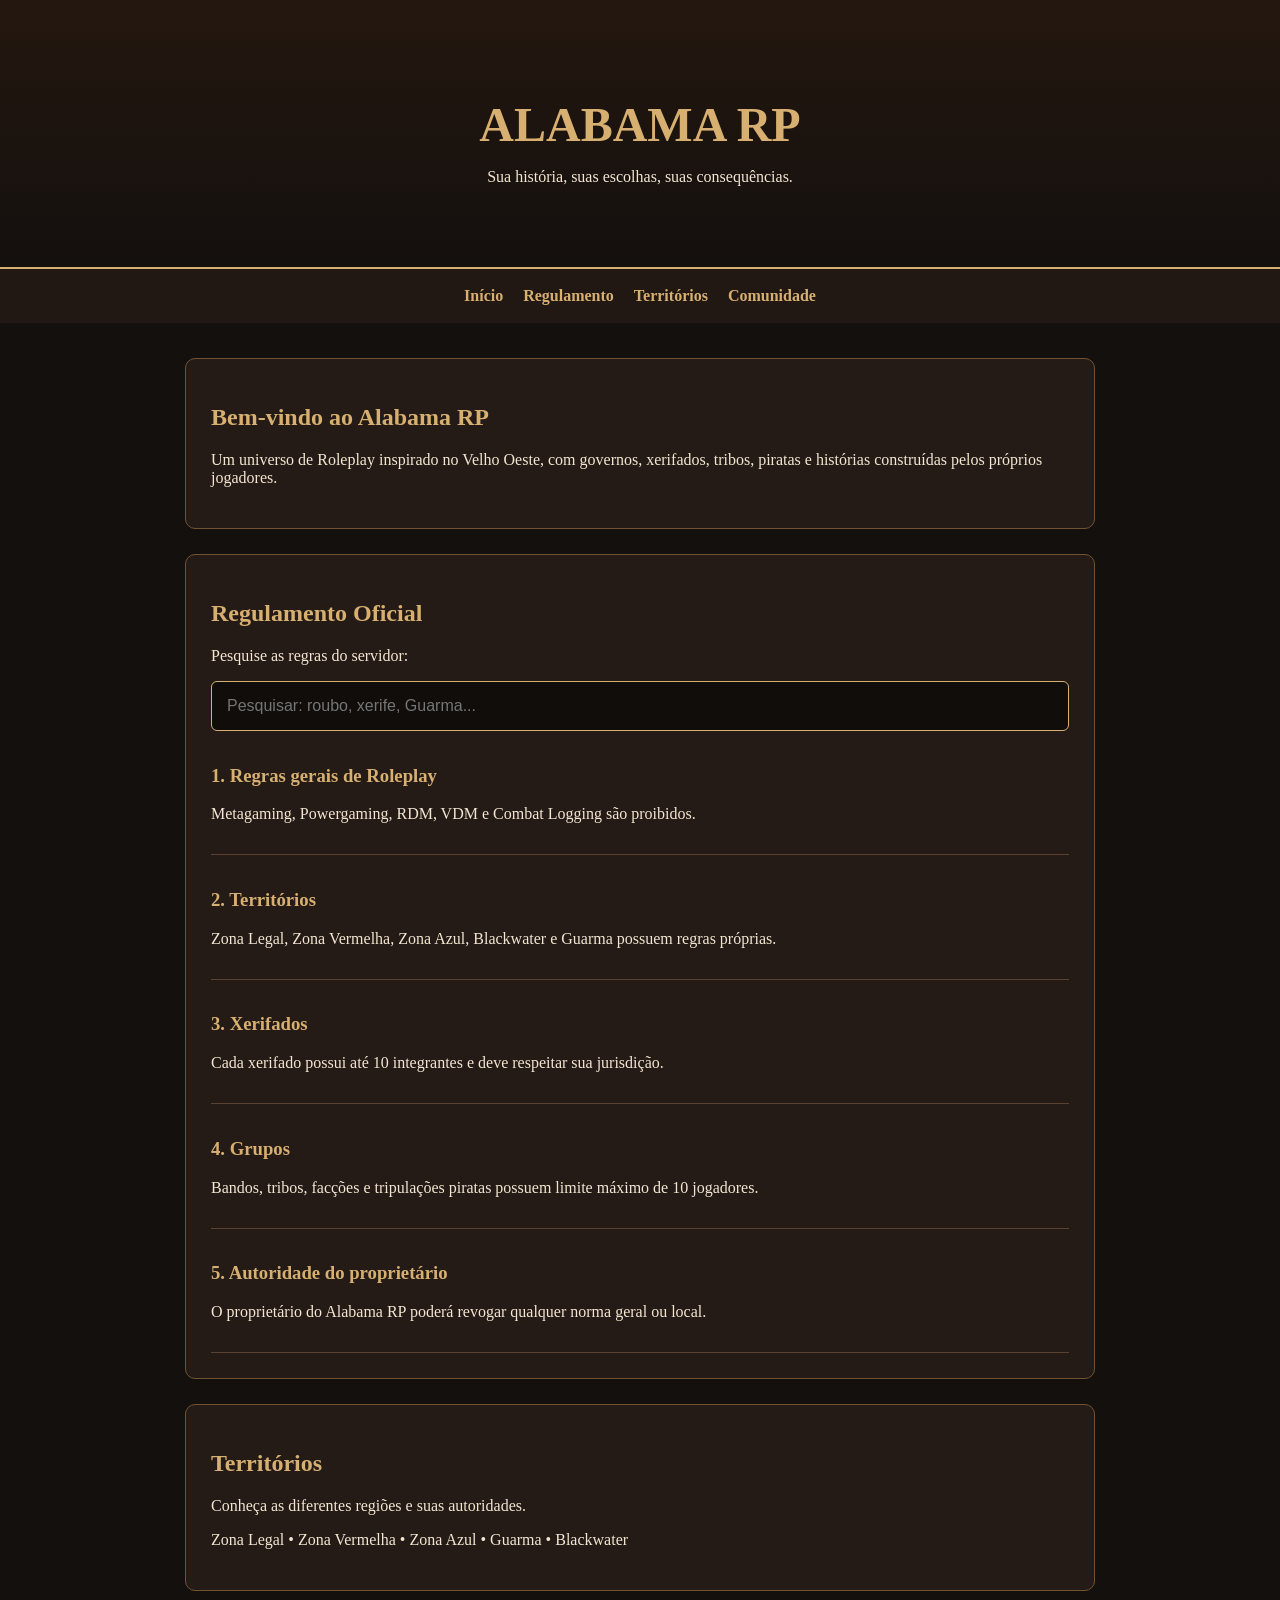
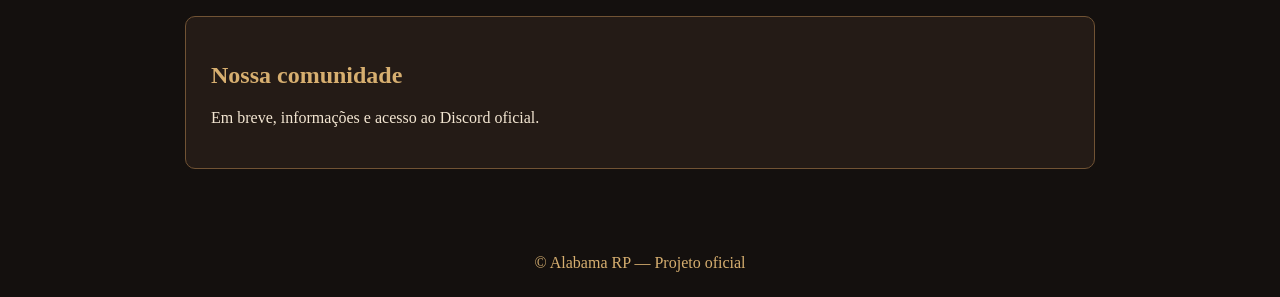
==== index.html @ e5b8dfd2 "Create index.html" ====
<!DOCTYPE html>
<html lang="pt-BR">
<head>
  <meta charset="UTF-8">
  <meta name="viewport" content="width=device-width, initial-scale=1">
  <title>Alabama RP | Site Oficial</title>
  <style>
    :root {
      --fundo: #14100e;
      --painel: #241b16;
      --ouro: #d7af70;
      --texto: #f3e6d2;
      --vermelho: #8b3025;
    }
    * { box-sizing: border-box; }
    body {
      margin: 0;
      background: var(--fundo);
      color: var(--texto);
      font-family: Georgia, serif;
    }
    header {
      text-align: center;
      padding: 65px 20px;
      background: linear-gradient(#24170f, #14100e);
      border-bottom: 2px solid var(--ouro);
    }
    h1, h2 { color: var(--ouro); }
    h1 { font-size: 3rem; margin-bottom: 8px; }
    nav {
      display: flex;
      justify-content: center;
      flex-wrap: wrap;
      gap: 20px;
      padding: 18px;
      background: #211813;
    }
    nav a {
      color: var(--ouro);
      text-decoration: none;
      font-weight: bold;
    }
    main {
      max-width: 950px;
      margin: auto;
      padding: 35px 20px;
    }
    section {
      background: var(--painel);
      border: 1px solid #715334;
      border-radius: 10px;
      padding: 25px;
      margin-bottom: 25px;
    }
    input {
      width: 100%;
      padding: 15px;
      background: #110d0b;
      border: 1px solid var(--ouro);
      border-radius: 6px;
      color: white;
      font-size: 16px;
    }
    .regra {
      border-bottom: 1px solid #594330;
      padding: 15px 0;
    }
    .regra h3 { color: var(--ouro); }
    .botao {
      display: inline-block;
      background: var(--vermelho);
      color: white;
      padding: 12px 20px;
      border-radius: 5px;
      text-decoration: none;
    }
    footer {
      text-align: center;
      padding: 25px;
      color: var(--ouro);
    }
  </style>
</head>
<body>

<header>
  <h1>ALABAMA RP</h1>
  <p>Sua história, suas escolhas, suas consequências.</p>
</header>

<nav>
  <a href="#inicio">Início</a>
  <a href="#regras">Regulamento</a>
  <a href="#territorios">Territórios</a>
  <a href="#comunidade">Comunidade</a>
</nav>

<main>
  <section id="inicio">
    <h2>Bem-vindo ao Alabama RP</h2>
    <p>
      Um universo de Roleplay inspirado no Velho Oeste,
      com governos, xerifados, tribos, piratas e histórias
      construídas pelos próprios jogadores.
    </p>
  </section>

  <section id="regras">
    <h2>Regulamento Oficial</h2>
    <p>Pesquise as regras do servidor:</p>
    <input id="busca" type="search"
           placeholder="Pesquisar: roubo, xerife, Guarma...">

    <div id="lista">
      <article class="regra">
        <h3>1. Regras gerais de Roleplay</h3>
        <p>Metagaming, Powergaming, RDM, VDM e Combat Logging são proibidos.</p>
      </article>
      <article class="regra">
        <h3>2. Territórios</h3>
        <p>Zona Legal, Zona Vermelha, Zona Azul, Blackwater e Guarma possuem regras próprias.</p>
      </article>
      <article class="regra">
        <h3>3. Xerifados</h3>
        <p>Cada xerifado possui até 10 integrantes e deve respeitar sua jurisdição.</p>
      </article>
      <article class="regra">
        <h3>4. Grupos</h3>
        <p>Bandos, tribos, facções e tripulações piratas possuem limite máximo de 10 jogadores.</p>
      </article>
      <article class="regra">
        <h3>5. Autoridade do proprietário</h3>
        <p>O proprietário do Alabama RP poderá revogar qualquer norma geral ou local.</p>
      </article>
    </div>
    <p id="semResultado" hidden>Nenhuma regra encontrada.</p>
  </section>

  <section id="territorios">
    <h2>Territórios</h2>
    <p>Conheça as diferentes regiões e suas autoridades.</p>
    <p>Zona Legal • Zona Vermelha • Zona Azul • Guarma • Blackwater</p>
  </section>

  <section id="comunidade">
    <h2>Nossa comunidade</h2>
    <p>Em breve, informações e acesso ao Discord oficial.</p>
  </section>
</main>

<footer>
  © Alabama RP — Projeto oficial
</footer>

<script>
  const busca = document.getElementById("busca");
  const regras = document.querySelectorAll(".regra");
  const aviso = document.getElementById("semResultado");

  busca.addEventListener("input", () => {
    const termo = busca.value.toLocaleLowerCase("pt-BR");
    let encontradas = 0;

    regras.forEach(regra => {
      const corresponde = regra.textContent
        .toLocaleLowerCase("pt-BR")
        .includes(termo);

      regra.hidden = !corresponde;
      if (corresponde) encontradas++;
    });

    aviso.hidden = encontradas > 0;
  });
</script>

</body>
</html>
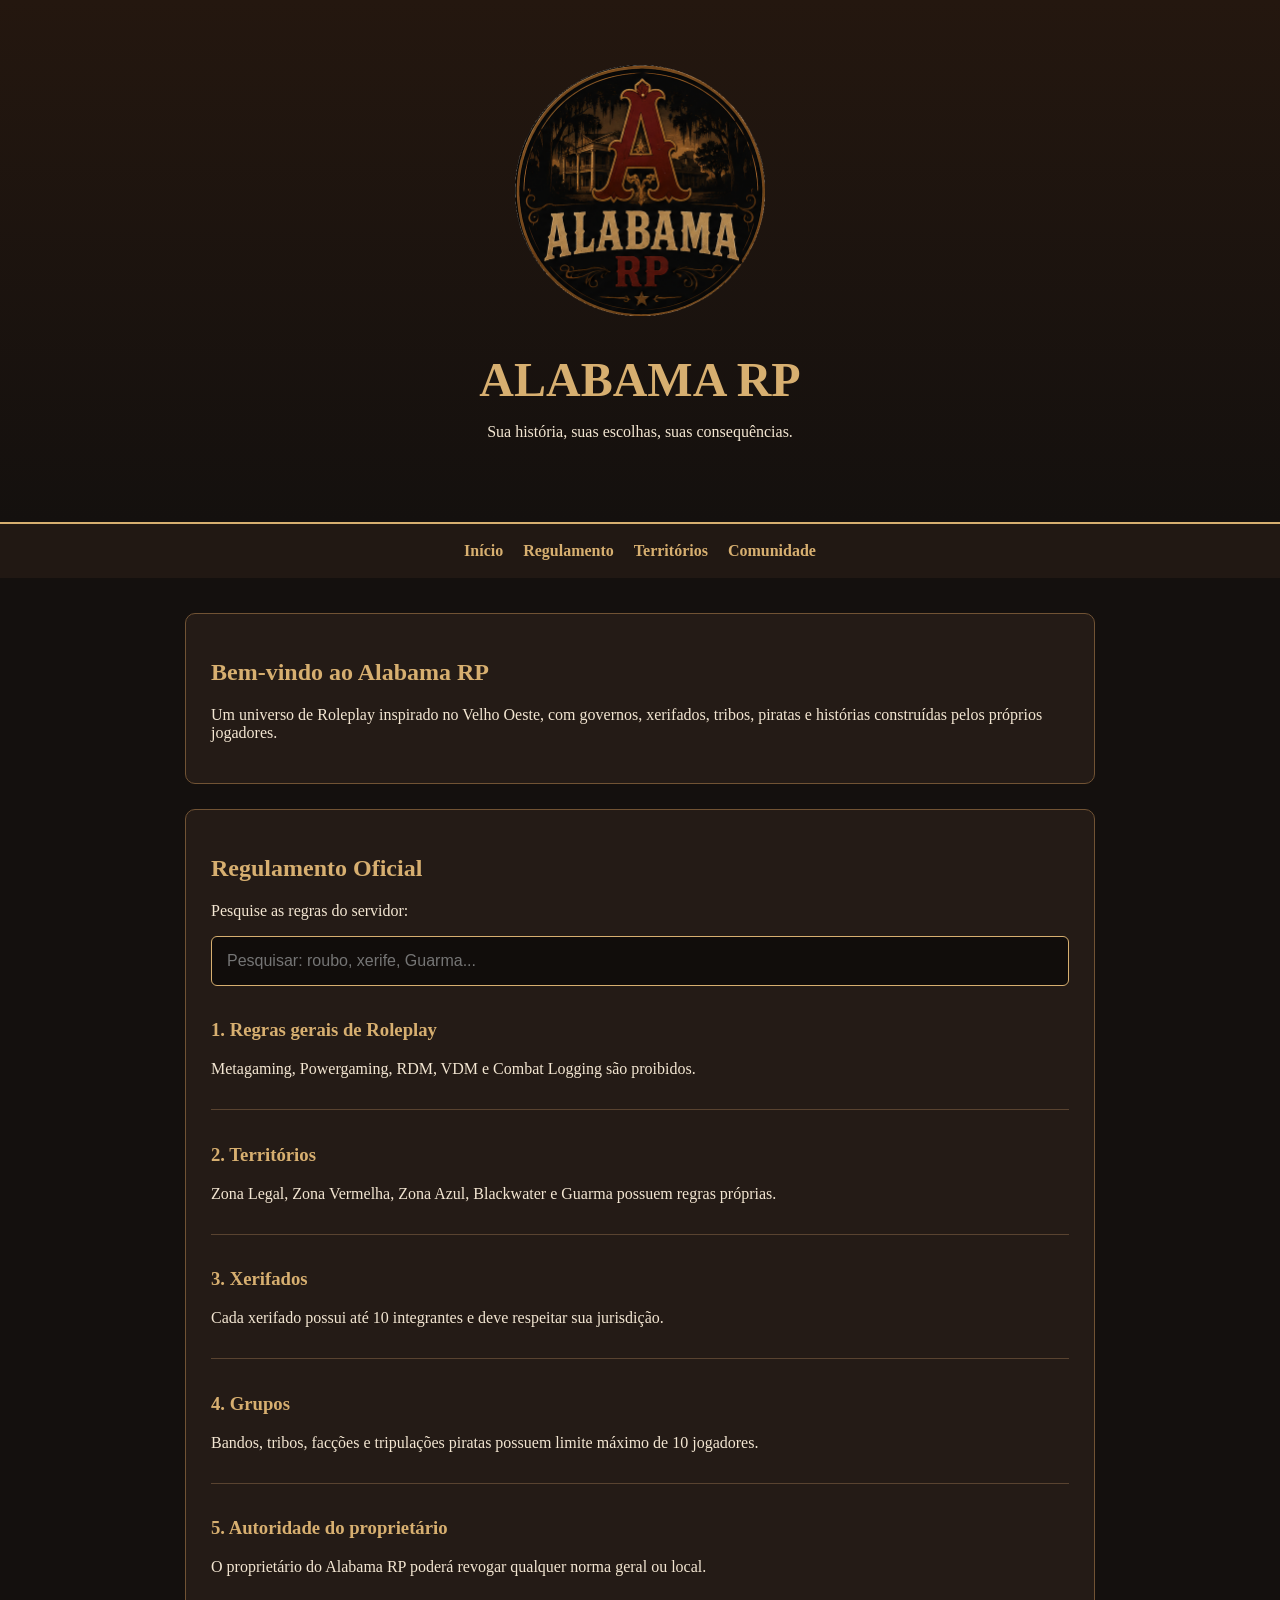
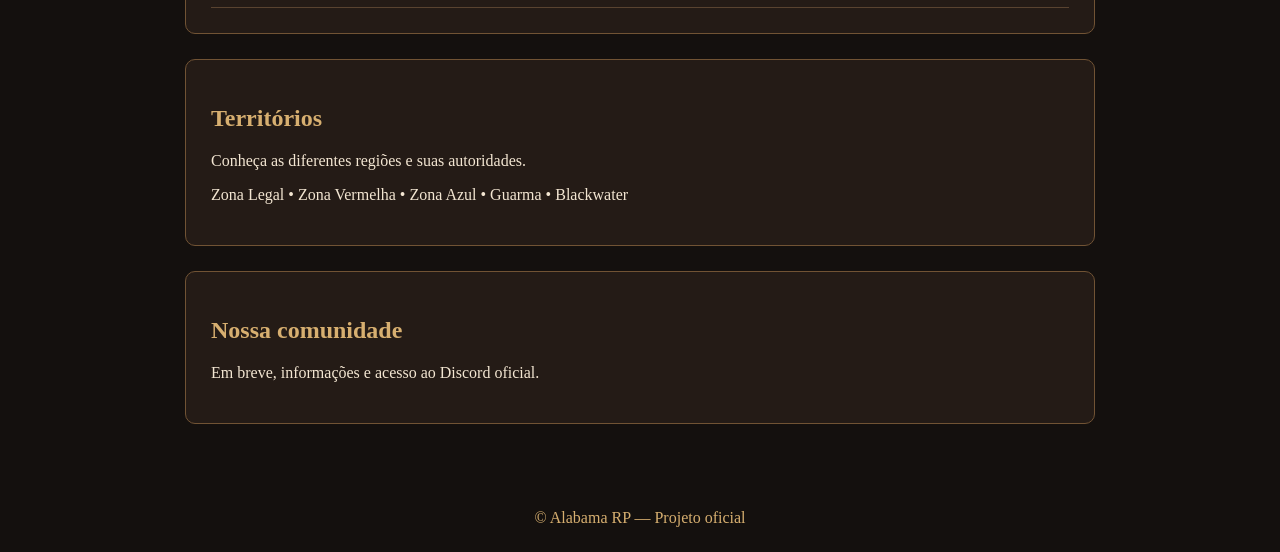
==== commit 5c1ef3f6: "Update index.html" ====
--- a/index.html
+++ b/index.html
@@ -85,6 +85,7 @@
 <body>
 
 <header>
+ <img src="LOGO.png" alt="Logo Alabama RP" style="width:250px; max-width:90%; height:auto;">
   <h1>ALABAMA RP</h1>
   <p>Sua história, suas escolhas, suas consequências.</p>
 </header>
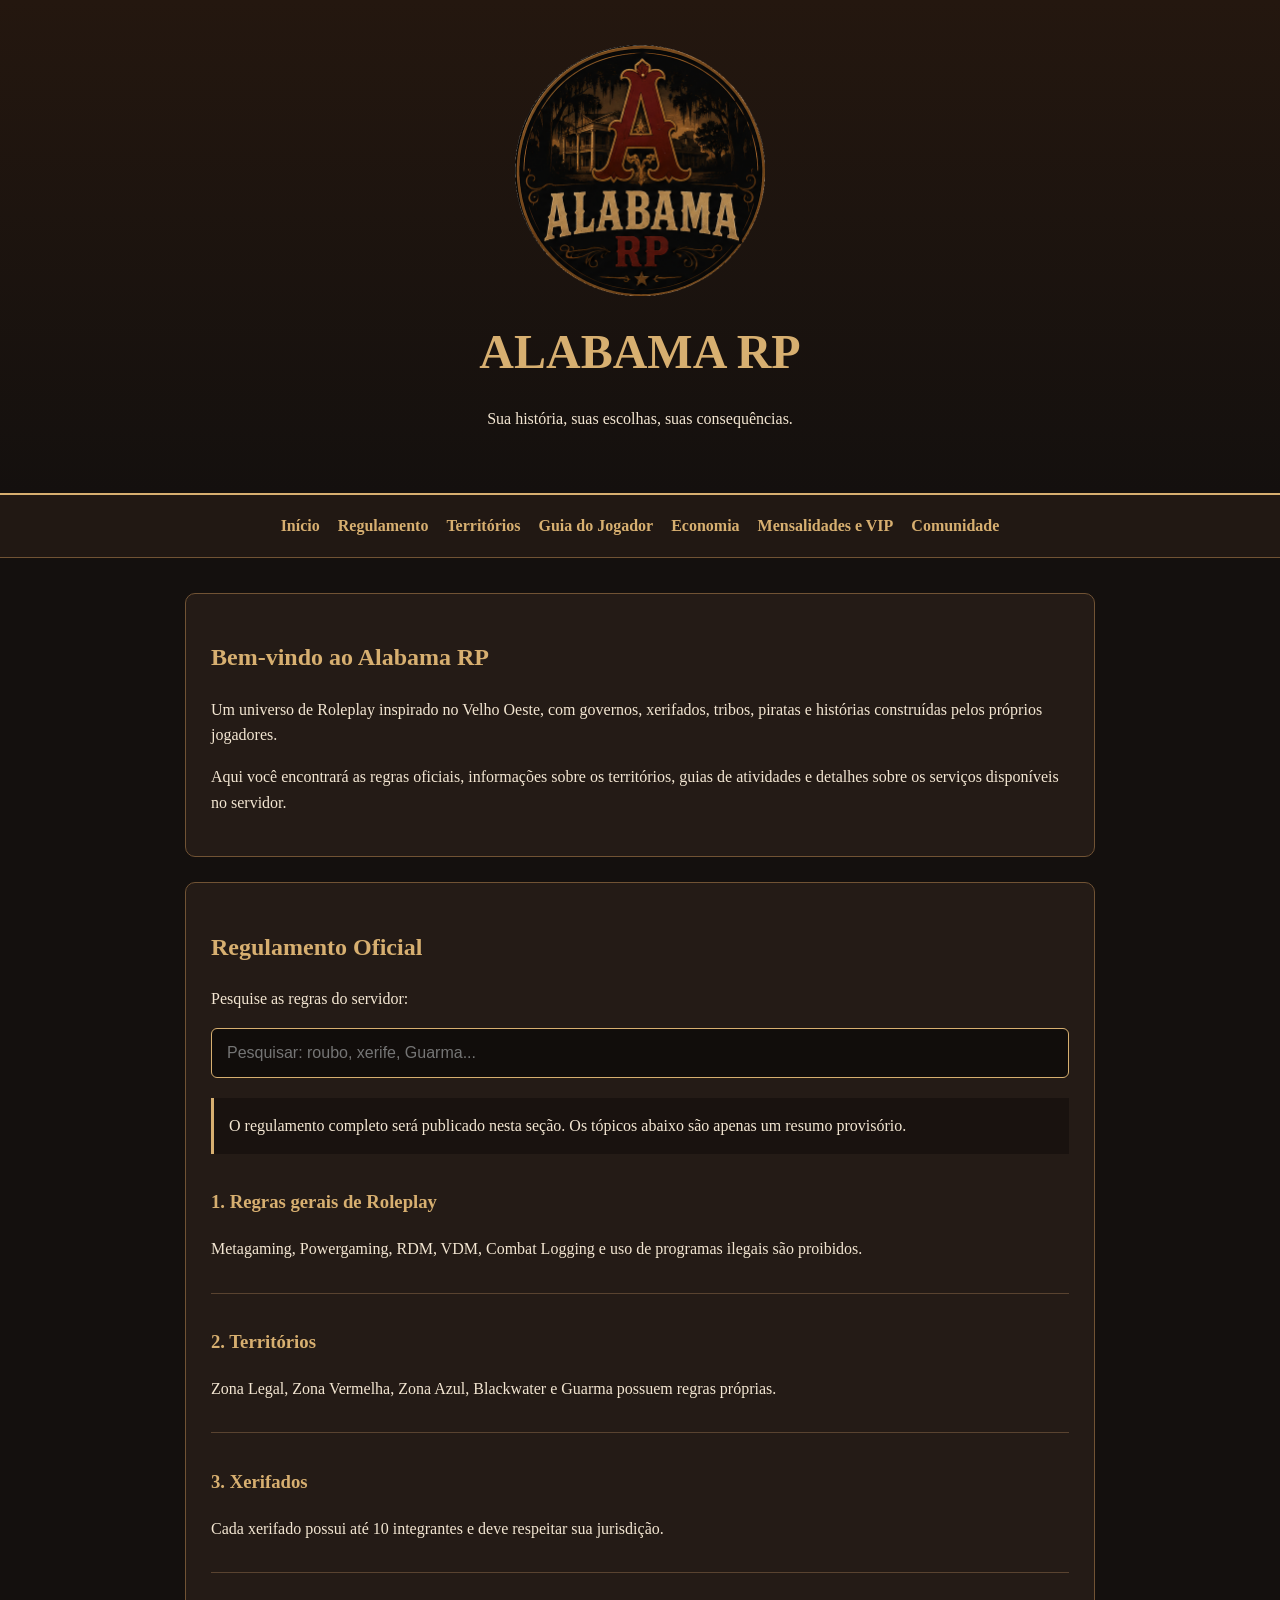
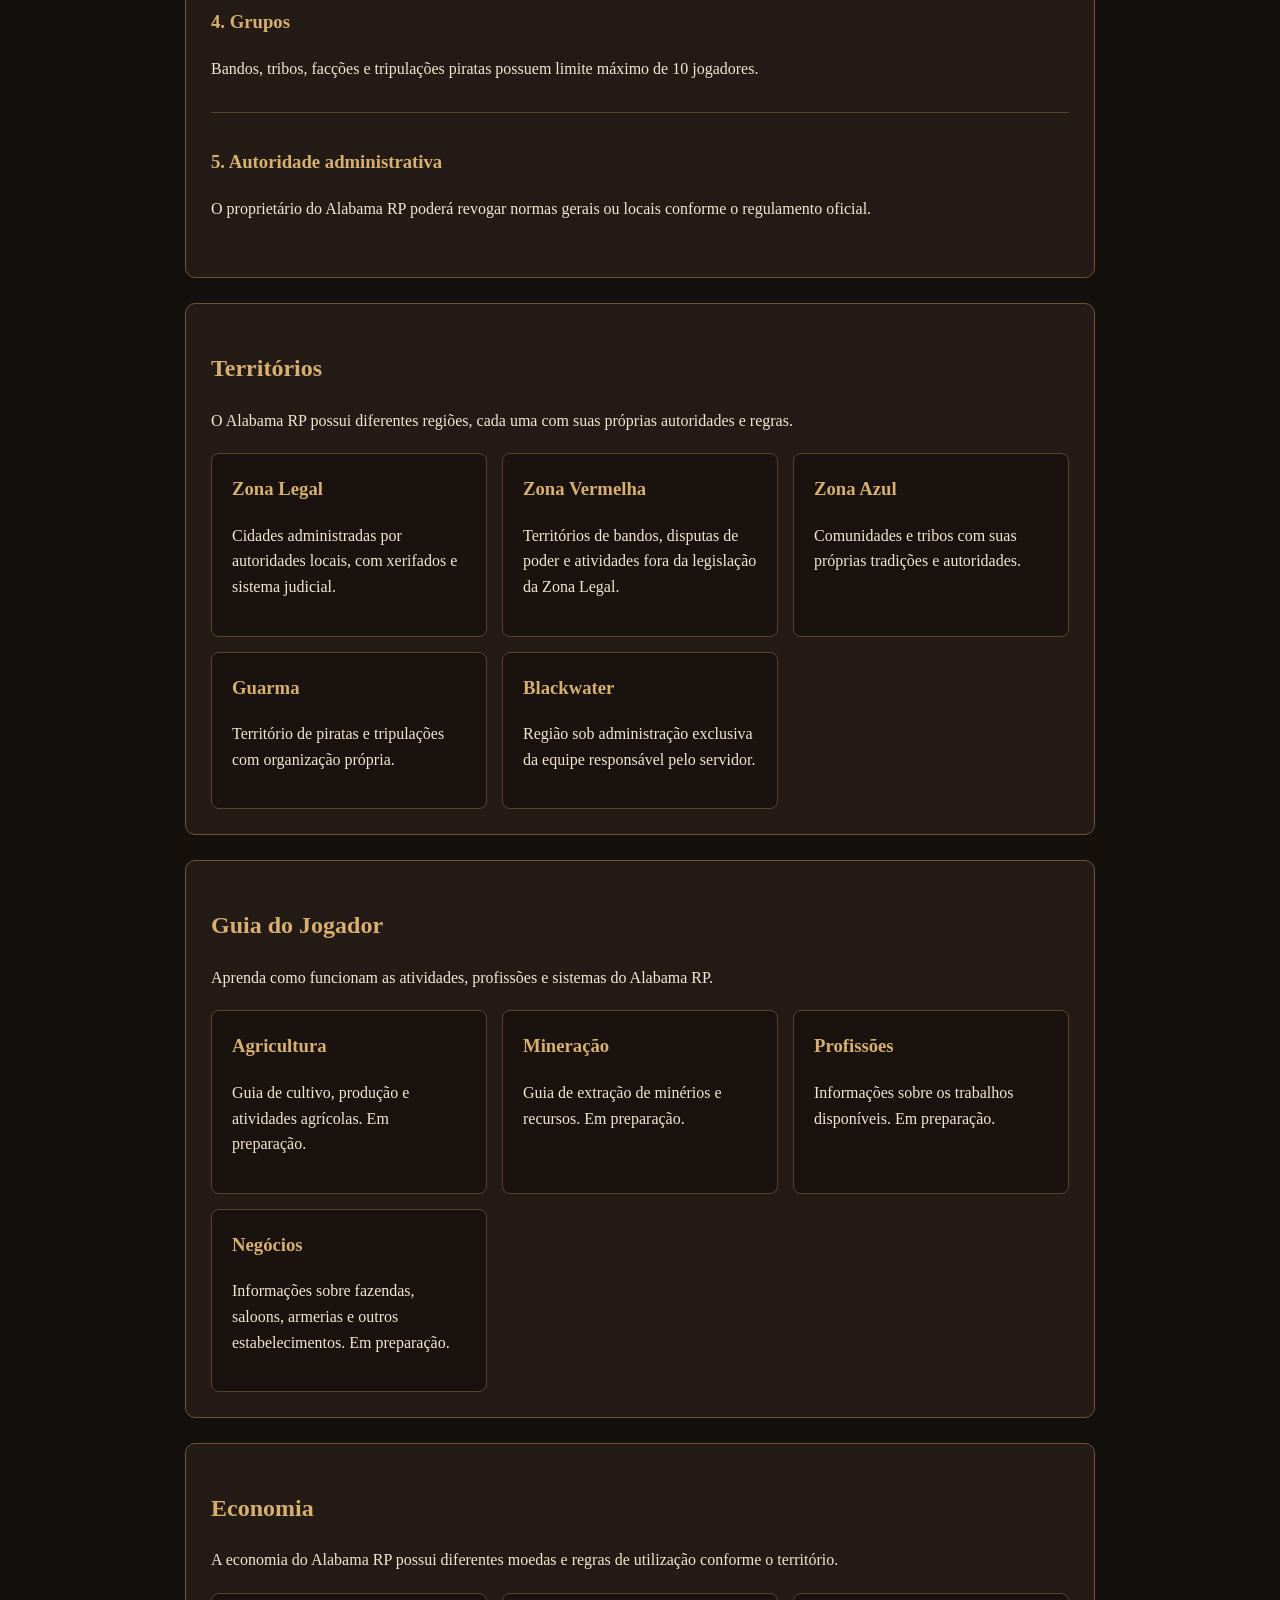
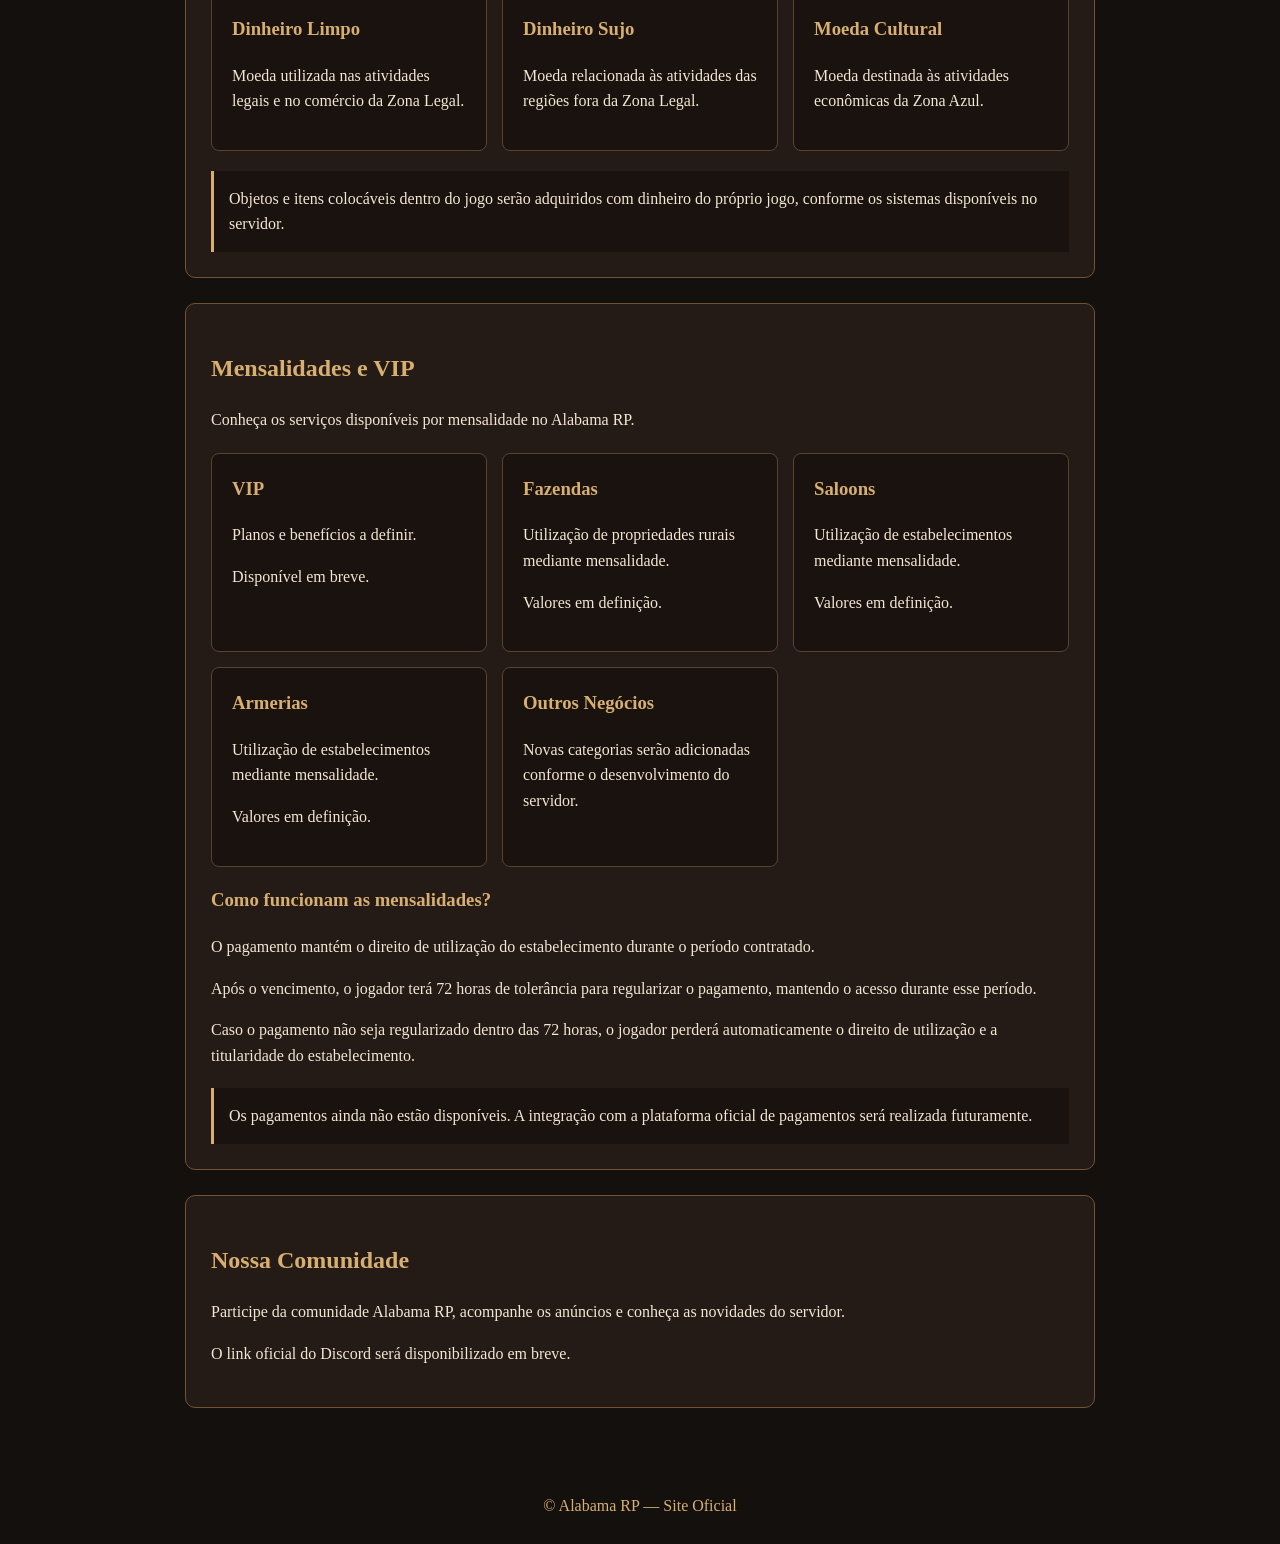
==== commit 5a2450f3: "Update index.html" ====
--- a/index.html
+++ b/index.html
@@ -4,7 +4,9 @@
 <head>
   <meta charset="UTF-8">
   <meta name="viewport" content="width=device-width, initial-scale=1">
+  <meta name="description" content="Site oficial do servidor Alabama RP. Regulamento, guia do jogador, economia e mensalidades.">
   <title>Alabama RP | Site Oficial</title>
+
   <style>
     :root {
       --fundo: #14100e;
@@ -12,47 +14,81 @@
       --ouro: #d7af70;
       --texto: #f3e6d2;
       --vermelho: #8b3025;
-    }
-    * { box-sizing: border-box; }
+      --borda: #715334;
+    }
+
+    * {
+      box-sizing: border-box;
+    }
+
+    html {
+      scroll-behavior: smooth;
+    }
+
     body {
       margin: 0;
       background: var(--fundo);
       color: var(--texto);
       font-family: Georgia, serif;
-    }
+      line-height: 1.6;
+    }
+
     header {
       text-align: center;
-      padding: 65px 20px;
+      padding: 45px 20px;
       background: linear-gradient(#24170f, #14100e);
       border-bottom: 2px solid var(--ouro);
     }
-    h1, h2 { color: var(--ouro); }
-    h1 { font-size: 3rem; margin-bottom: 8px; }
+
+    .logo {
+      width: 250px;
+      max-width: 90%;
+      height: auto;
+    }
+
+    h1, h2, h3 {
+      color: var(--ouro);
+    }
+
+    h1 {
+      font-size: 3rem;
+      margin: 10px 0;
+    }
+
     nav {
       display: flex;
       justify-content: center;
       flex-wrap: wrap;
-      gap: 20px;
+      gap: 18px;
       padding: 18px;
       background: #211813;
-    }
+      border-bottom: 1px solid var(--borda);
+    }
+
     nav a {
       color: var(--ouro);
       text-decoration: none;
       font-weight: bold;
     }
+
+    nav a:hover {
+      text-decoration: underline;
+    }
+
     main {
       max-width: 950px;
       margin: auto;
       padding: 35px 20px;
     }
+
     section {
       background: var(--painel);
-      border: 1px solid #715334;
+      border: 1px solid var(--borda);
       border-radius: 10px;
       padding: 25px;
       margin-bottom: 25px;
     }
+
     input {
       width: 100%;
       padding: 15px;
@@ -62,11 +98,41 @@
       color: white;
       font-size: 16px;
     }
+
     .regra {
       border-bottom: 1px solid #594330;
       padding: 15px 0;
     }
-    .regra h3 { color: var(--ouro); }
+
+    .regra:last-child {
+      border-bottom: none;
+    }
+
+    .grade {
+      display: grid;
+      grid-template-columns: repeat(auto-fit, minmax(220px, 1fr));
+      gap: 15px;
+      margin-top: 20px;
+    }
+
+    .cartao {
+      padding: 20px;
+      background: #19120f;
+      border: 1px solid #594330;
+      border-radius: 8px;
+    }
+
+    .cartao h3 {
+      margin-top: 0;
+    }
+
+    .aviso {
+      padding: 15px;
+      border-left: 3px solid var(--ouro);
+      background: #19120f;
+      margin-top: 20px;
+    }
+
     .botao {
       display: inline-block;
       background: var(--vermelho);
@@ -75,106 +141,415 @@
       border-radius: 5px;
       text-decoration: none;
     }
+
     footer {
       text-align: center;
       padding: 25px;
       color: var(--ouro);
     }
+
+    [hidden] {
+      display: none !important;
+    }
+
+    @media (max-width: 600px) {
+      h1 {
+        font-size: 2.2rem;
+      }
+
+      header {
+        padding: 30px 15px;
+      }
+
+      section {
+        padding: 18px;
+      }
+    }
   </style>
 </head>
+
 <body>
 
-<header>
- <img src="LOGO.png" alt="Logo Alabama RP" style="width:250px; max-width:90%; height:auto;">
-  <h1>ALABAMA RP</h1>
-  <p>Sua história, suas escolhas, suas consequências.</p>
-</header>
-
-<nav>
-  <a href="#inicio">Início</a>
-  <a href="#regras">Regulamento</a>
-  <a href="#territorios">Territórios</a>
-  <a href="#comunidade">Comunidade</a>
-</nav>
-
-<main>
-  <section id="inicio">
-    <h2>Bem-vindo ao Alabama RP</h2>
-    <p>
-      Um universo de Roleplay inspirado no Velho Oeste,
-      com governos, xerifados, tribos, piratas e histórias
-      construídas pelos próprios jogadores.
-    </p>
-  </section>
-
-  <section id="regras">
-    <h2>Regulamento Oficial</h2>
-    <p>Pesquise as regras do servidor:</p>
-    <input id="busca" type="search"
-           placeholder="Pesquisar: roubo, xerife, Guarma...">
-
-    <div id="lista">
-      <article class="regra">
-        <h3>1. Regras gerais de Roleplay</h3>
-        <p>Metagaming, Powergaming, RDM, VDM e Combat Logging são proibidos.</p>
-      </article>
-      <article class="regra">
-        <h3>2. Territórios</h3>
-        <p>Zona Legal, Zona Vermelha, Zona Azul, Blackwater e Guarma possuem regras próprias.</p>
-      </article>
-      <article class="regra">
-        <h3>3. Xerifados</h3>
-        <p>Cada xerifado possui até 10 integrantes e deve respeitar sua jurisdição.</p>
-      </article>
-      <article class="regra">
-        <h3>4. Grupos</h3>
-        <p>Bandos, tribos, facções e tripulações piratas possuem limite máximo de 10 jogadores.</p>
-      </article>
-      <article class="regra">
-        <h3>5. Autoridade do proprietário</h3>
-        <p>O proprietário do Alabama RP poderá revogar qualquer norma geral ou local.</p>
-      </article>
-    </div>
-    <p id="semResultado" hidden>Nenhuma regra encontrada.</p>
-  </section>
-
-  <section id="territorios">
-    <h2>Territórios</h2>
-    <p>Conheça as diferentes regiões e suas autoridades.</p>
-    <p>Zona Legal • Zona Vermelha • Zona Azul • Guarma • Blackwater</p>
-  </section>
-
-  <section id="comunidade">
-    <h2>Nossa comunidade</h2>
-    <p>Em breve, informações e acesso ao Discord oficial.</p>
-  </section>
-</main>
-
-<footer>
-  © Alabama RP — Projeto oficial
-</footer>
-
-<script>
-  const busca = document.getElementById("busca");
-  const regras = document.querySelectorAll(".regra");
-  const aviso = document.getElementById("semResultado");
-
-  busca.addEventListener("input", () => {
-    const termo = busca.value.toLocaleLowerCase("pt-BR");
-    let encontradas = 0;
-
-    regras.forEach(regra => {
-      const corresponde = regra.textContent
-        .toLocaleLowerCase("pt-BR")
-        .includes(termo);
-
-      regra.hidden = !corresponde;
-      if (corresponde) encontradas++;
+  <header>
+    <img
+      src="LOGO.png"
+      alt="Logo oficial Alabama RP"
+      class="logo"
+    >
+
+    <h1>ALABAMA RP</h1>
+    <p>Sua história, suas escolhas, suas consequências.</p>
+  </header>
+
+  <nav aria-label="Menu principal">
+    <a href="#inicio">Início</a>
+    <a href="#regras">Regulamento</a>
+    <a href="#territorios">Territórios</a>
+    <a href="#guia">Guia do Jogador</a>
+    <a href="#economia">Economia</a>
+    <a href="#mensalidades">Mensalidades e VIP</a>
+    <a href="#comunidade">Comunidade</a>
+  </nav>
+
+  <main>
+
+    <section id="inicio">
+      <h2>Bem-vindo ao Alabama RP</h2>
+
+      <p>
+        Um universo de Roleplay inspirado no Velho Oeste,
+        com governos, xerifados, tribos, piratas e histórias
+        construídas pelos próprios jogadores.
+      </p>
+
+      <p>
+        Aqui você encontrará as regras oficiais,
+        informações sobre os territórios, guias de atividades
+        e detalhes sobre os serviços disponíveis no servidor.
+      </p>
+    </section>
+
+    <section id="regras">
+      <h2>Regulamento Oficial</h2>
+
+      <p>Pesquise as regras do servidor:</p>
+
+      <input
+        id="busca"
+        type="search"
+        placeholder="Pesquisar: roubo, xerife, Guarma..."
+        aria-label="Pesquisar regras"
+      >
+
+      <div class="aviso">
+        O regulamento completo será publicado nesta seção.
+        Os tópicos abaixo são apenas um resumo provisório.
+      </div>
+
+      <div id="lista">
+
+        <article class="regra">
+          <h3>1. Regras gerais de Roleplay</h3>
+          <p>
+            Metagaming, Powergaming, RDM, VDM,
+            Combat Logging e uso de programas ilegais
+            são proibidos.
+          </p>
+        </article>
+
+        <article class="regra">
+          <h3>2. Territórios</h3>
+          <p>
+            Zona Legal, Zona Vermelha, Zona Azul,
+            Blackwater e Guarma possuem regras próprias.
+          </p>
+        </article>
+
+        <article class="regra">
+          <h3>3. Xerifados</h3>
+          <p>
+            Cada xerifado possui até 10 integrantes
+            e deve respeitar sua jurisdição.
+          </p>
+        </article>
+
+        <article class="regra">
+          <h3>4. Grupos</h3>
+          <p>
+            Bandos, tribos, facções e tripulações piratas
+            possuem limite máximo de 10 jogadores.
+          </p>
+        </article>
+
+        <article class="regra">
+          <h3>5. Autoridade administrativa</h3>
+          <p>
+            O proprietário do Alabama RP poderá revogar
+            normas gerais ou locais conforme o
+            regulamento oficial.
+          </p>
+        </article>
+
+      </div>
+
+      <p id="semResultado" hidden>
+        Nenhuma regra encontrada.
+      </p>
+    </section>
+
+    <section id="territorios">
+      <h2>Territórios</h2>
+
+      <p>
+        O Alabama RP possui diferentes regiões,
+        cada uma com suas próprias autoridades e regras.
+      </p>
+
+      <div class="grade">
+
+        <div class="cartao">
+          <h3>Zona Legal</h3>
+          <p>
+            Cidades administradas por autoridades locais,
+            com xerifados e sistema judicial.
+          </p>
+        </div>
+
+        <div class="cartao">
+          <h3>Zona Vermelha</h3>
+          <p>
+            Territórios de bandos, disputas de poder
+            e atividades fora da legislação da Zona Legal.
+          </p>
+        </div>
+
+        <div class="cartao">
+          <h3>Zona Azul</h3>
+          <p>
+            Comunidades e tribos com suas próprias
+            tradições e autoridades.
+          </p>
+        </div>
+
+        <div class="cartao">
+          <h3>Guarma</h3>
+          <p>
+            Território de piratas e tripulações
+            com organização própria.
+          </p>
+        </div>
+
+        <div class="cartao">
+          <h3>Blackwater</h3>
+          <p>
+            Região sob administração exclusiva
+            da equipe responsável pelo servidor.
+          </p>
+        </div>
+
+      </div>
+    </section>
+
+    <section id="guia">
+      <h2>Guia do Jogador</h2>
+
+      <p>
+        Aprenda como funcionam as atividades,
+        profissões e sistemas do Alabama RP.
+      </p>
+
+      <div class="grade">
+
+        <div class="cartao">
+          <h3>Agricultura</h3>
+          <p>
+            Guia de cultivo, produção e atividades
+            agrícolas. Em preparação.
+          </p>
+        </div>
+
+        <div class="cartao">
+          <h3>Mineração</h3>
+          <p>
+            Guia de extração de minérios
+            e recursos. Em preparação.
+          </p>
+        </div>
+
+        <div class="cartao">
+          <h3>Profissões</h3>
+          <p>
+            Informações sobre os trabalhos
+            disponíveis. Em preparação.
+          </p>
+        </div>
+
+        <div class="cartao">
+          <h3>Negócios</h3>
+          <p>
+            Informações sobre fazendas,
+            saloons, armerias e outros
+            estabelecimentos. Em preparação.
+          </p>
+        </div>
+
+      </div>
+    </section>
+
+    <section id="economia">
+      <h2>Economia</h2>
+
+      <p>
+        A economia do Alabama RP possui diferentes
+        moedas e regras de utilização conforme
+        o território.
+      </p>
+
+      <div class="grade">
+
+        <div class="cartao">
+          <h3>Dinheiro Limpo</h3>
+          <p>
+            Moeda utilizada nas atividades legais
+            e no comércio da Zona Legal.
+          </p>
+        </div>
+
+        <div class="cartao">
+          <h3>Dinheiro Sujo</h3>
+          <p>
+            Moeda relacionada às atividades
+            das regiões fora da Zona Legal.
+          </p>
+        </div>
+
+        <div class="cartao">
+          <h3>Moeda Cultural</h3>
+          <p>
+            Moeda destinada às atividades
+            econômicas da Zona Azul.
+          </p>
+        </div>
+
+      </div>
+
+      <div class="aviso">
+        Objetos e itens colocáveis dentro do jogo
+        serão adquiridos com dinheiro do próprio jogo,
+        conforme os sistemas disponíveis no servidor.
+      </div>
+    </section>
+
+    <section id="mensalidades">
+      <h2>Mensalidades e VIP</h2>
+
+      <p>
+        Conheça os serviços disponíveis por mensalidade
+        no Alabama RP.
+      </p>
+
+      <div class="grade">
+
+        <div class="cartao">
+          <h3>VIP</h3>
+          <p>
+            Planos e benefícios a definir.
+          </p>
+          <p>Disponível em breve.</p>
+        </div>
+
+        <div class="cartao">
+          <h3>Fazendas</h3>
+          <p>
+            Utilização de propriedades rurais
+            mediante mensalidade.
+          </p>
+          <p>Valores em definição.</p>
+        </div>
+
+        <div class="cartao">
+          <h3>Saloons</h3>
+          <p>
+            Utilização de estabelecimentos
+            mediante mensalidade.
+          </p>
+          <p>Valores em definição.</p>
+        </div>
+
+        <div class="cartao">
+          <h3>Armerias</h3>
+          <p>
+            Utilização de estabelecimentos
+            mediante mensalidade.
+          </p>
+          <p>Valores em definição.</p>
+        </div>
+
+        <div class="cartao">
+          <h3>Outros Negócios</h3>
+          <p>
+            Novas categorias serão adicionadas
+            conforme o desenvolvimento do servidor.
+          </p>
+        </div>
+
+      </div>
+
+      <h3>Como funcionam as mensalidades?</h3>
+
+      <p>
+        O pagamento mantém o direito de utilização
+        do estabelecimento durante o período contratado.
+      </p>
+
+      <p>
+        Após o vencimento, o jogador terá 72 horas
+        de tolerância para regularizar o pagamento,
+        mantendo o acesso durante esse período.
+      </p>
+
+      <p>
+        Caso o pagamento não seja regularizado
+        dentro das 72 horas, o jogador perderá
+        automaticamente o direito de utilização
+        e a titularidade do estabelecimento.
+      </p>
+
+      <div class="aviso">
+        Os pagamentos ainda não estão disponíveis.
+        A integração com a plataforma oficial de
+        pagamentos será realizada futuramente.
+      </div>
+    </section>
+
+    <section id="comunidade">
+      <h2>Nossa Comunidade</h2>
+
+      <p>
+        Participe da comunidade Alabama RP,
+        acompanhe os anúncios e conheça
+        as novidades do servidor.
+      </p>
+
+      <p>
+        O link oficial do Discord será
+        disponibilizado em breve.
+      </p>
+    </section>
+
+  </main>
+
+  <footer>
+    © Alabama RP — Site Oficial
+  </footer>
+
+  <script>
+    const busca = document.getElementById("busca");
+    const regras = document.querySelectorAll(".regra");
+    const aviso = document.getElementById("semResultado");
+
+    busca.addEventListener("input", () => {
+      const termo = busca.value
+        .trim()
+        .toLocaleLowerCase("pt-BR");
+
+      let encontradas = 0;
+
+      regras.forEach((regra) => {
+        const corresponde = regra.textContent
+          .toLocaleLowerCase("pt-BR")
+          .includes(termo);
+
+        regra.hidden = !corresponde;
+
+        if (corresponde) {
+          encontradas++;
+        }
+      });
+
+      aviso.hidden = encontradas > 0;
     });
-
-    aviso.hidden = encontradas > 0;
-  });
-</script>
+  </script>
 
 </body>
 </html>
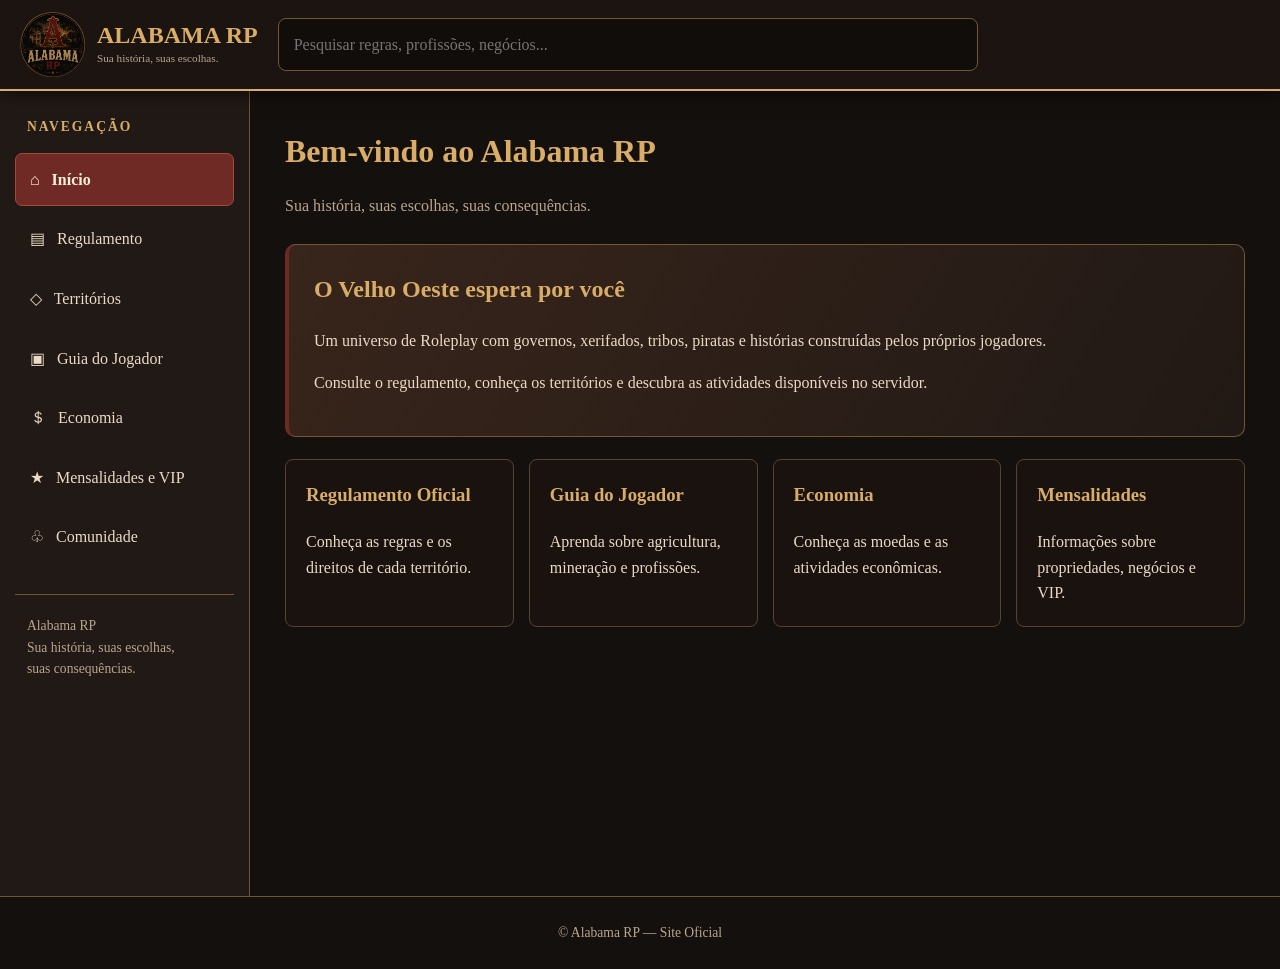
==== commit 74b3ec88: "Update index.html" ====
--- a/index.html
+++ b/index.html
@@ -4,551 +4,963 @@
 <head>
   <meta charset="UTF-8">
   <meta name="viewport" content="width=device-width, initial-scale=1">
-  <meta name="description" content="Site oficial do servidor Alabama RP. Regulamento, guia do jogador, economia e mensalidades.">
+  <meta name="description" content="Alabama RP: regulamento, territórios, guia do jogador, economia e mensalidades.">
   <title>Alabama RP | Site Oficial</title>
 
   <style>
     :root {
       --fundo: #14100e;
-      --painel: #241b16;
-      --ouro: #d7af70;
-      --texto: #f3e6d2;
-      --vermelho: #8b3025;
-      --borda: #715334;
-    }
-
-    * {
-      box-sizing: border-box;
-    }
-
-    html {
-      scroll-behavior: smooth;
-    }
+      --painel: #211915;
+      --painel-claro: #2b211b;
+      --ouro: #d9ad68;
+      --vermelho: #702a25;
+      --texto: #ebdac5;
+      --borda: #75552f;
+      --muted: #baa58d;
+    }
+
+    * { box-sizing: border-box; }
+
+    html { scroll-behavior: smooth; }
 
     body {
       margin: 0;
       background: var(--fundo);
       color: var(--texto);
-      font-family: Georgia, serif;
+      font-family: Georgia, "Times New Roman", serif;
       line-height: 1.6;
     }
 
-    header {
-      text-align: center;
-      padding: 45px 20px;
-      background: linear-gradient(#24170f, #14100e);
+    button, input { font: inherit; }
+
+    button { cursor: pointer; }
+
+    [hidden] { display: none !important; }
+
+    .topo {
+      position: sticky;
+      top: 0;
+      z-index: 20;
+      background: #1b1410;
       border-bottom: 2px solid var(--ouro);
-    }
-
-    .logo {
-      width: 250px;
-      max-width: 90%;
-      height: auto;
-    }
-
-    h1, h2, h3 {
+      box-shadow: 0 3px 18px #0008;
+    }
+
+    .topo-conteudo {
+      max-width: 1450px;
+      margin: auto;
+      padding: 12px 20px;
+      display: flex;
+      align-items: center;
+      gap: 20px;
+    }
+
+    .marca {
+      display: flex;
+      align-items: center;
+      gap: 12px;
+      min-width: 215px;
+    }
+
+    .marca img {
+      width: 65px;
+      height: 65px;
+      object-fit: contain;
+    }
+
+    .marca h1 {
       color: var(--ouro);
-    }
-
-    h1 {
-      font-size: 3rem;
-      margin: 10px 0;
-    }
-
-    nav {
+      font-size: 1.5rem;
+      line-height: 1.2;
+      margin: 0;
+    }
+
+    .marca small {
+      display: block;
+      color: var(--muted);
+      font-size: 0.7rem;
+    }
+
+    .pesquisa {
+      position: relative;
+      flex: 1;
+      max-width: 700px;
+    }
+
+    .pesquisa input {
+      width: 100%;
+      background: #100d0b;
+      border: 1px solid var(--borda);
+      border-radius: 8px;
+      color: white;
+      padding: 13px 15px;
+      outline: none;
+    }
+
+    .pesquisa input:focus {
+      border-color: var(--ouro);
+      box-shadow: 0 0 0 2px #d9ad6830;
+    }
+
+    .resultados {
+      position: absolute;
+      top: calc(100% + 7px);
+      left: 0;
+      right: 0;
+      background: #251b16;
+      border: 1px solid var(--borda);
+      border-radius: 8px;
+      box-shadow: 0 12px 25px #0009;
+      max-height: 340px;
+      overflow-y: auto;
+      z-index: 40;
+    }
+
+    .resultado {
+      display: block;
+      width: 100%;
+      padding: 12px 15px;
+      text-align: left;
+      border: none;
+      border-bottom: 1px solid #493528;
+      background: transparent;
+      color: var(--texto);
+    }
+
+    .resultado:hover,
+    .resultado:focus {
+      background: var(--vermelho);
+    }
+
+    .resultado strong {
+      display: block;
+      color: var(--ouro);
+    }
+
+    .resultado small {
+      display: block;
+      color: #d1bda7;
+    }
+
+    .sem-resultados {
+      padding: 15px;
+      color: var(--muted);
+    }
+
+    .botao-menu {
+      display: none;
+      background: var(--vermelho);
+      color: white;
+      border: 1px solid var(--borda);
+      border-radius: 6px;
+      padding: 10px 13px;
+    }
+
+    .estrutura {
+      display: grid;
+      grid-template-columns: 250px minmax(0, 1fr);
+      max-width: 1450px;
+      min-height: calc(100vh - 95px);
+      margin: auto;
+    }
+
+    .lateral {
+      background: var(--painel);
+      border-right: 1px solid var(--borda);
+      padding: 25px 15px;
+    }
+
+    .lateral h2 {
+      color: var(--ouro);
+      font-size: 0.85rem;
+      text-transform: uppercase;
+      letter-spacing: 2px;
+      margin: 0 12px 15px;
+    }
+
+    .menu {
       display: flex;
-      justify-content: center;
-      flex-wrap: wrap;
-      gap: 18px;
-      padding: 18px;
-      background: #211813;
-      border-bottom: 1px solid var(--borda);
-    }
-
-    nav a {
+      flex-direction: column;
+      gap: 6px;
+    }
+
+    .menu button {
+      width: 100%;
+      padding: 13px 14px;
+      border: 1px solid transparent;
+      border-radius: 7px;
+      background: transparent;
+      color: var(--texto);
+      text-align: left;
+    }
+
+    .menu button:hover {
+      background: var(--painel-claro);
+      border-color: var(--borda);
+    }
+
+    .menu button.ativo {
+      background: var(--vermelho);
+      border-color: #a34a37;
+      color: #fff0d8;
+      font-weight: bold;
+    }
+
+    .lateral-rodape {
+      border-top: 1px solid var(--borda);
+      margin-top: 30px;
+      padding: 20px 12px;
+      color: var(--muted);
+      font-size: 0.85rem;
+    }
+
+    .conteudo {
+      padding: 35px;
+      min-width: 0;
+    }
+
+    .pagina {
+      max-width: 1050px;
+      margin: 0 auto;
+    }
+
+    .titulo-pagina {
       color: var(--ouro);
-      text-decoration: none;
-      font-weight: bold;
-    }
-
-    nav a:hover {
-      text-decoration: underline;
-    }
-
-    main {
-      max-width: 950px;
-      margin: auto;
-      padding: 35px 20px;
-    }
-
-    section {
+      font-size: 2rem;
+      margin: 0 0 10px;
+    }
+
+    .subtitulo {
+      color: var(--muted);
+      margin-bottom: 25px;
+    }
+
+    .painel {
       background: var(--painel);
       border: 1px solid var(--borda);
       border-radius: 10px;
       padding: 25px;
-      margin-bottom: 25px;
-    }
-
-    input {
-      width: 100%;
-      padding: 15px;
-      background: #110d0b;
-      border: 1px solid var(--ouro);
-      border-radius: 6px;
-      color: white;
-      font-size: 16px;
-    }
-
-    .regra {
-      border-bottom: 1px solid #594330;
-      padding: 15px 0;
-    }
-
-    .regra:last-child {
-      border-bottom: none;
+      margin-bottom: 22px;
+    }
+
+    .painel h2,
+    .cartao h3 {
+      color: var(--ouro);
+      margin-top: 0;
+    }
+
+    .destaque {
+      background: linear-gradient(120deg, #38251b, #211915);
+      border-left: 4px solid var(--vermelho);
     }
 
     .grade {
       display: grid;
       grid-template-columns: repeat(auto-fit, minmax(220px, 1fr));
       gap: 15px;
-      margin-top: 20px;
+      margin: 20px 0;
     }
 
     .cartao {
-      padding: 20px;
       background: #19120f;
       border: 1px solid #594330;
       border-radius: 8px;
-    }
-
-    .cartao h3 {
-      margin-top: 0;
-    }
+      padding: 20px;
+    }
+
+    .cartao p { margin-bottom: 0; }
 
     .aviso {
+      background: #19120f;
+      border-left: 3px solid var(--ouro);
       padding: 15px;
-      border-left: 3px solid var(--ouro);
-      background: #19120f;
-      margin-top: 20px;
-    }
-
-    .botao {
+      margin: 20px 0;
+    }
+
+    .regra {
+      border-bottom: 1px solid #594330;
+      padding: 15px 0;
+    }
+
+    .regra:last-child { border-bottom: none; }
+
+    .regra h3 {
+      color: var(--ouro);
+      margin-bottom: 8px;
+    }
+
+    .etiqueta {
       display: inline-block;
-      background: var(--vermelho);
-      color: white;
-      padding: 12px 20px;
+      color: var(--ouro);
+      background: #392820;
+      border: 1px solid var(--borda);
       border-radius: 5px;
-      text-decoration: none;
+      padding: 3px 9px;
+      font-size: 0.85rem;
     }
 
     footer {
+      color: var(--muted);
       text-align: center;
       padding: 25px;
-      color: var(--ouro);
-    }
-
-    [hidden] {
-      display: none !important;
-    }
-
-    @media (max-width: 600px) {
-      h1 {
-        font-size: 2.2rem;
-      }
-
-      header {
-        padding: 30px 15px;
-      }
-
-      section {
-        padding: 18px;
-      }
+      border-top: 1px solid var(--borda);
+      font-size: 0.85rem;
+    }
+
+    @media (max-width: 850px) {
+      .topo-conteudo {
+        flex-wrap: wrap;
+        gap: 10px;
+      }
+
+      .marca {
+        min-width: 0;
+        flex: 1;
+      }
+
+      .marca img {
+        width: 50px;
+        height: 50px;
+      }
+
+      .marca h1 { font-size: 1.2rem; }
+
+      .pesquisa {
+        order: 3;
+        flex-basis: 100%;
+        max-width: none;
+      }
+
+      .botao-menu { display: block; }
+
+      .estrutura {
+        display: block;
+        min-height: 0;
+      }
+
+      .lateral {
+        display: none;
+        border-right: none;
+        border-bottom: 1px solid var(--borda);
+        padding: 15px;
+      }
+
+      .lateral.aberta { display: block; }
+
+      .conteudo { padding: 20px 15px; }
+
+      .titulo-pagina { font-size: 1.6rem; }
+
+      .painel { padding: 18px; }
     }
   </style>
 </head>
 
 <body>
 
-  <header>
-    <img
-      src="LOGO.png"
-      alt="Logo oficial Alabama RP"
-      class="logo"
-    >
-
-    <h1>ALABAMA RP</h1>
-    <p>Sua história, suas escolhas, suas consequências.</p>
+  <header class="topo">
+    <div class="topo-conteudo">
+
+      <div class="marca">
+        <img src="LOGO.png" alt="Logo oficial Alabama RP">
+        <div>
+          <h1>ALABAMA RP</h1>
+          <small>Sua história, suas escolhas.</small>
+        </div>
+      </div>
+
+      <div class="pesquisa">
+        <input
+          id="pesquisaGlobal"
+          type="search"
+          placeholder="Pesquisar regras, profissões, negócios..."
+          aria-label="Pesquisar no site"
+          autocomplete="off"
+        >
+        <div
+          id="resultadosBusca"
+          class="resultados"
+          aria-label="Resultados da pesquisa"
+          hidden
+        ></div>
+      </div>
+
+      <button
+        id="botaoMenu"
+        class="botao-menu"
+        type="button"
+        aria-controls="menuLateral"
+        aria-expanded="false"
+      >
+        ☰ Menu
+      </button>
+
+    </div>
   </header>
 
-  <nav aria-label="Menu principal">
-    <a href="#inicio">Início</a>
-    <a href="#regras">Regulamento</a>
-    <a href="#territorios">Territórios</a>
-    <a href="#guia">Guia do Jogador</a>
-    <a href="#economia">Economia</a>
-    <a href="#mensalidades">Mensalidades e VIP</a>
-    <a href="#comunidade">Comunidade</a>
-  </nav>
-
-  <main>
-
-    <section id="inicio">
-      <h2>Bem-vindo ao Alabama RP</h2>
-
-      <p>
-        Um universo de Roleplay inspirado no Velho Oeste,
-        com governos, xerifados, tribos, piratas e histórias
-        construídas pelos próprios jogadores.
-      </p>
-
-      <p>
-        Aqui você encontrará as regras oficiais,
-        informações sobre os territórios, guias de atividades
-        e detalhes sobre os serviços disponíveis no servidor.
-      </p>
-    </section>
-
-    <section id="regras">
-      <h2>Regulamento Oficial</h2>
-
-      <p>Pesquise as regras do servidor:</p>
-
-      <input
-        id="busca"
-        type="search"
-        placeholder="Pesquisar: roubo, xerife, Guarma..."
-        aria-label="Pesquisar regras"
-      >
-
-      <div class="aviso">
-        O regulamento completo será publicado nesta seção.
-        Os tópicos abaixo são apenas um resumo provisório.
+  <div class="estrutura">
+
+    <aside class="lateral" id="menuLateral">
+      <h2>Navegação</h2>
+
+      <nav class="menu" aria-label="Menu principal">
+        <button type="button" data-pagina="inicio">⌂ &nbsp; Início</button>
+        <button type="button" data-pagina="regras">▤ &nbsp; Regulamento</button>
+        <button type="button" data-pagina="territorios">◇ &nbsp; Territórios</button>
+        <button type="button" data-pagina="guia">▣ &nbsp; Guia do Jogador</button>
+        <button type="button" data-pagina="economia">＄ &nbsp; Economia</button>
+        <button type="button" data-pagina="mensalidades">★ &nbsp; Mensalidades e VIP</button>
+        <button type="button" data-pagina="comunidade">♧ &nbsp; Comunidade</button>
+      </nav>
+
+      <div class="lateral-rodape">
+        Alabama RP<br>
+        Sua história, suas escolhas,<br>
+        suas consequências.
       </div>
-
-      <div id="lista">
-
-        <article class="regra">
-          <h3>1. Regras gerais de Roleplay</h3>
+    </aside>
+
+    <main class="conteudo">
+
+      <!-- INÍCIO -->
+      <section class="pagina" id="inicio">
+
+        <h2 class="titulo-pagina">Bem-vindo ao Alabama RP</h2>
+        <p class="subtitulo">
+          Sua história, suas escolhas, suas consequências.
+        </p>
+
+        <div class="painel destaque">
+          <h2>O Velho Oeste espera por você</h2>
           <p>
-            Metagaming, Powergaming, RDM, VDM,
-            Combat Logging e uso de programas ilegais
-            são proibidos.
+            Um universo de Roleplay com governos, xerifados,
+            tribos, piratas e histórias construídas
+            pelos próprios jogadores.
           </p>
-        </article>
-
-        <article class="regra">
-          <h3>2. Territórios</h3>
           <p>
-            Zona Legal, Zona Vermelha, Zona Azul,
-            Blackwater e Guarma possuem regras próprias.
+            Consulte o regulamento, conheça os territórios
+            e descubra as atividades disponíveis no servidor.
           </p>
-        </article>
-
-        <article class="regra">
-          <h3>3. Xerifados</h3>
+        </div>
+
+        <div class="grade">
+          <div class="cartao">
+            <h3>Regulamento Oficial</h3>
+            <p>Conheça as regras e os direitos de cada território.</p>
+          </div>
+
+          <div class="cartao">
+            <h3>Guia do Jogador</h3>
+            <p>Aprenda sobre agricultura, mineração e profissões.</p>
+          </div>
+
+          <div class="cartao">
+            <h3>Economia</h3>
+            <p>Conheça as moedas e as atividades econômicas.</p>
+          </div>
+
+          <div class="cartao">
+            <h3>Mensalidades</h3>
+            <p>Informações sobre propriedades, negócios e VIP.</p>
+          </div>
+        </div>
+
+      </section>
+
+      <!-- REGULAMENTO -->
+      <section class="pagina" id="regras" hidden>
+
+        <h2 class="titulo-pagina">Regulamento Oficial</h2>
+        <p class="subtitulo">
+          Regras de convivência e funcionamento do Alabama RP.
+        </p>
+
+        <div class="aviso">
+          O regulamento completo será publicado aqui.
+          Os cinco tópicos abaixo são um resumo provisório.
+        </div>
+
+        <div class="painel">
+
+          <article class="regra">
+            <h3>1. Regras gerais de Roleplay</h3>
+            <p>
+              Metagaming, Powergaming, RDM, VDM,
+              Combat Logging e uso de programas ilegais
+              são proibidos.
+            </p>
+          </article>
+
+          <article class="regra">
+            <h3>2. Territórios</h3>
+            <p>
+              Zona Legal, Zona Vermelha, Zona Azul,
+              Blackwater e Guarma possuem regras próprias.
+            </p>
+          </article>
+
+          <article class="regra">
+            <h3>3. Xerifados</h3>
+            <p>
+              Cada xerifado possui até 10 integrantes
+              e deve respeitar sua jurisdição.
+            </p>
+          </article>
+
+          <article class="regra">
+            <h3>4. Grupos</h3>
+            <p>
+              Bandos, tribos, facções e tripulações piratas
+              possuem limite máximo de 10 jogadores.
+            </p>
+          </article>
+
+          <article class="regra">
+            <h3>5. Autoridade administrativa</h3>
+            <p>
+              O proprietário do Alabama RP poderá revogar
+              normas gerais ou locais conforme o
+              regulamento oficial.
+            </p>
+          </article>
+
+        </div>
+      </section>
+
+      <!-- TERRITÓRIOS -->
+      <section class="pagina" id="territorios" hidden>
+
+        <h2 class="titulo-pagina">Territórios</h2>
+        <p class="subtitulo">
+          Conheça as regiões e suas autoridades.
+        </p>
+
+        <div class="grade">
+
+          <div class="cartao">
+            <h3>Zona Legal</h3>
+            <p>
+              Cidades administradas por autoridades locais,
+              com xerifados e sistema judicial.
+            </p>
+          </div>
+
+          <div class="cartao">
+            <h3>Zona Vermelha</h3>
+            <p>
+              Territórios de bandos, disputas de poder
+              e atividades fora da legislação da Zona Legal.
+            </p>
+          </div>
+
+          <div class="cartao">
+            <h3>Zona Azul</h3>
+            <p>
+              Comunidades e tribos com suas próprias
+              tradições e autoridades.
+            </p>
+          </div>
+
+          <div class="cartao">
+            <h3>Guarma</h3>
+            <p>
+              Território de piratas e tripulações
+              com organização própria.
+            </p>
+          </div>
+
+          <div class="cartao">
+            <h3>Blackwater</h3>
+            <p>
+              Região sob administração exclusiva
+              da equipe responsável pelo servidor.
+            </p>
+          </div>
+
+        </div>
+      </section>
+
+      <!-- GUIA DO JOGADOR -->
+      <section class="pagina" id="guia" hidden>
+
+        <h2 class="titulo-pagina">Guia do Jogador</h2>
+        <p class="subtitulo">
+          Tutoriais e informações para começar sua jornada.
+        </p>
+
+        <div class="grade">
+
+          <div class="cartao">
+            <h3>Agricultura</h3>
+            <p>
+              Cultivo, produção e atividades agrícolas.
+              Guia em preparação.
+            </p>
+          </div>
+
+          <div class="cartao">
+            <h3>Mineração</h3>
+            <p>
+              Extração de minérios e recursos.
+              Guia em preparação.
+            </p>
+          </div>
+
+          <div class="cartao">
+            <h3>Profissões</h3>
+            <p>
+              Trabalhos e atividades disponíveis.
+              Guia em preparação.
+            </p>
+          </div>
+
+          <div class="cartao">
+            <h3>Negócios</h3>
+            <p>
+              Fazendas, saloons, armerias e outros
+              estabelecimentos. Guia em preparação.
+            </p>
+          </div>
+
+        </div>
+      </section>
+
+      <!-- ECONOMIA -->
+      <section class="pagina" id="economia" hidden>
+
+        <h2 class="titulo-pagina">Economia</h2>
+        <p class="subtitulo">
+          Moedas e atividades econômicas do Alabama RP.
+        </p>
+
+        <div class="grade">
+
+          <div class="cartao">
+            <h3>Dinheiro Limpo</h3>
+            <p>
+              Moeda utilizada nas atividades legais
+              e no comércio da Zona Legal.
+            </p>
+          </div>
+
+          <div class="cartao">
+            <h3>Dinheiro Sujo</h3>
+            <p>
+              Moeda relacionada às atividades
+              das regiões fora da Zona Legal.
+            </p>
+          </div>
+
+          <div class="cartao">
+            <h3>Moeda Cultural</h3>
+            <p>
+              Moeda destinada às atividades
+              econômicas da Zona Azul.
+            </p>
+          </div>
+
+        </div>
+
+        <div class="aviso">
+          Objetos e itens colocáveis dentro do jogo
+          serão adquiridos com dinheiro do próprio jogo,
+          conforme os sistemas disponíveis no servidor.
+        </div>
+      </section>
+
+      <!-- MENSALIDADES -->
+      <section class="pagina" id="mensalidades" hidden>
+
+        <h2 class="titulo-pagina">Mensalidades e VIP</h2>
+        <p class="subtitulo">
+          Serviços e estabelecimentos disponíveis
+          mediante mensalidade.
+        </p>
+
+        <div class="grade">
+
+          <div class="cartao">
+            <h3>VIP</h3>
+            <p>Planos e benefícios a definir.</p>
+            <span class="etiqueta">Em preparação</span>
+          </div>
+
+          <div class="cartao">
+            <h3>Fazendas</h3>
+            <p>Utilização de propriedades rurais.</p>
+            <span class="etiqueta">Valores em definição</span>
+          </div>
+
+          <div class="cartao">
+            <h3>Saloons</h3>
+            <p>Utilização de estabelecimentos.</p>
+            <span class="etiqueta">Valores em definição</span>
+          </div>
+
+          <div class="cartao">
+            <h3>Armerias</h3>
+            <p>Utilização de estabelecimentos.</p>
+            <span class="etiqueta">Valores em definição</span>
+          </div>
+
+          <div class="cartao">
+            <h3>Outros Negócios</h3>
+            <p>Novas categorias serão adicionadas futuramente.</p>
+            <span class="etiqueta">Em preparação</span>
+          </div>
+
+        </div>
+
+        <div class="painel">
+          <h2>Funcionamento das mensalidades</h2>
+
           <p>
-            Cada xerifado possui até 10 integrantes
-            e deve respeitar sua jurisdição.
+            O pagamento mantém o direito de utilização
+            do estabelecimento durante o período contratado.
           </p>
-        </article>
-
-        <article class="regra">
-          <h3>4. Grupos</h3>
+
           <p>
-            Bandos, tribos, facções e tripulações piratas
-            possuem limite máximo de 10 jogadores.
+            Após o vencimento, o jogador terá
+            <strong>72 horas de tolerância</strong>
+            para regularizar o pagamento, mantendo
+            o acesso durante esse período.
           </p>
-        </article>
-
-        <article class="regra">
-          <h3>5. Autoridade administrativa</h3>
+
           <p>
-            O proprietário do Alabama RP poderá revogar
-            normas gerais ou locais conforme o
-            regulamento oficial.
+            Caso não regularize o pagamento dentro
+            das 72 horas, perderá automaticamente
+            o direito de utilização e a titularidade
+            do estabelecimento.
           </p>
-        </article>
-
-      </div>
-
-      <p id="semResultado" hidden>
-        Nenhuma regra encontrada.
-      </p>
-    </section>
-
-    <section id="territorios">
-      <h2>Territórios</h2>
-
-      <p>
-        O Alabama RP possui diferentes regiões,
-        cada uma com suas próprias autoridades e regras.
-      </p>
-
-      <div class="grade">
-
-        <div class="cartao">
-          <h3>Zona Legal</h3>
+        </div>
+
+        <div class="aviso">
+          Pagamentos ainda não disponíveis.
+          A integração com Tebex será realizada futuramente.
+        </div>
+
+      </section>
+
+      <!-- COMUNIDADE -->
+      <section class="pagina" id="comunidade" hidden>
+
+        <h2 class="titulo-pagina">Comunidade</h2>
+        <p class="subtitulo">
+          Notícias, anúncios e informações da comunidade.
+        </p>
+
+        <div class="painel">
+          <h2>Participe do Alabama RP</h2>
           <p>
-            Cidades administradas por autoridades locais,
-            com xerifados e sistema judicial.
+            Acompanhe os anúncios, conheça outros jogadores
+            e descubra as novidades do servidor.
           </p>
-        </div>
-
-        <div class="cartao">
-          <h3>Zona Vermelha</h3>
           <p>
-            Territórios de bandos, disputas de poder
-            e atividades fora da legislação da Zona Legal.
+            O link oficial do Discord será
+            disponibilizado em breve.
           </p>
         </div>
 
-        <div class="cartao">
-          <h3>Zona Azul</h3>
-          <p>
-            Comunidades e tribos com suas próprias
-            tradições e autoridades.
-          </p>
-        </div>
-
-        <div class="cartao">
-          <h3>Guarma</h3>
-          <p>
-            Território de piratas e tripulações
-            com organização própria.
-          </p>
-        </div>
-
-        <div class="cartao">
-          <h3>Blackwater</h3>
-          <p>
-            Região sob administração exclusiva
-            da equipe responsável pelo servidor.
-          </p>
-        </div>
-
-      </div>
-    </section>
-
-    <section id="guia">
-      <h2>Guia do Jogador</h2>
-
-      <p>
-        Aprenda como funcionam as atividades,
-        profissões e sistemas do Alabama RP.
-      </p>
-
-      <div class="grade">
-
-        <div class="cartao">
-          <h3>Agricultura</h3>
-          <p>
-            Guia de cultivo, produção e atividades
-            agrícolas. Em preparação.
-          </p>
-        </div>
-
-        <div class="cartao">
-          <h3>Mineração</h3>
-          <p>
-            Guia de extração de minérios
-            e recursos. Em preparação.
-          </p>
-        </div>
-
-        <div class="cartao">
-          <h3>Profissões</h3>
-          <p>
-            Informações sobre os trabalhos
-            disponíveis. Em preparação.
-          </p>
-        </div>
-
-        <div class="cartao">
-          <h3>Negócios</h3>
-          <p>
-            Informações sobre fazendas,
-            saloons, armerias e outros
-            estabelecimentos. Em preparação.
-          </p>
-        </div>
-
-      </div>
-    </section>
-
-    <section id="economia">
-      <h2>Economia</h2>
-
-      <p>
-        A economia do Alabama RP possui diferentes
-        moedas e regras de utilização conforme
-        o território.
-      </p>
-
-      <div class="grade">
-
-        <div class="cartao">
-          <h3>Dinheiro Limpo</h3>
-          <p>
-            Moeda utilizada nas atividades legais
-            e no comércio da Zona Legal.
-          </p>
-        </div>
-
-        <div class="cartao">
-          <h3>Dinheiro Sujo</h3>
-          <p>
-            Moeda relacionada às atividades
-            das regiões fora da Zona Legal.
-          </p>
-        </div>
-
-        <div class="cartao">
-          <h3>Moeda Cultural</h3>
-          <p>
-            Moeda destinada às atividades
-            econômicas da Zona Azul.
-          </p>
-        </div>
-
-      </div>
-
-      <div class="aviso">
-        Objetos e itens colocáveis dentro do jogo
-        serão adquiridos com dinheiro do próprio jogo,
-        conforme os sistemas disponíveis no servidor.
-      </div>
-    </section>
-
-    <section id="mensalidades">
-      <h2>Mensalidades e VIP</h2>
-
-      <p>
-        Conheça os serviços disponíveis por mensalidade
-        no Alabama RP.
-      </p>
-
-      <div class="grade">
-
-        <div class="cartao">
-          <h3>VIP</h3>
-          <p>
-            Planos e benefícios a definir.
-          </p>
-          <p>Disponível em breve.</p>
-        </div>
-
-        <div class="cartao">
-          <h3>Fazendas</h3>
-          <p>
-            Utilização de propriedades rurais
-            mediante mensalidade.
-          </p>
-          <p>Valores em definição.</p>
-        </div>
-
-        <div class="cartao">
-          <h3>Saloons</h3>
-          <p>
-            Utilização de estabelecimentos
-            mediante mensalidade.
-          </p>
-          <p>Valores em definição.</p>
-        </div>
-
-        <div class="cartao">
-          <h3>Armerias</h3>
-          <p>
-            Utilização de estabelecimentos
-            mediante mensalidade.
-          </p>
-          <p>Valores em definição.</p>
-        </div>
-
-        <div class="cartao">
-          <h3>Outros Negócios</h3>
-          <p>
-            Novas categorias serão adicionadas
-            conforme o desenvolvimento do servidor.
-          </p>
-        </div>
-
-      </div>
-
-      <h3>Como funcionam as mensalidades?</h3>
-
-      <p>
-        O pagamento mantém o direito de utilização
-        do estabelecimento durante o período contratado.
-      </p>
-
-      <p>
-        Após o vencimento, o jogador terá 72 horas
-        de tolerância para regularizar o pagamento,
-        mantendo o acesso durante esse período.
-      </p>
-
-      <p>
-        Caso o pagamento não seja regularizado
-        dentro das 72 horas, o jogador perderá
-        automaticamente o direito de utilização
-        e a titularidade do estabelecimento.
-      </p>
-
-      <div class="aviso">
-        Os pagamentos ainda não estão disponíveis.
-        A integração com a plataforma oficial de
-        pagamentos será realizada futuramente.
-      </div>
-    </section>
-
-    <section id="comunidade">
-      <h2>Nossa Comunidade</h2>
-
-      <p>
-        Participe da comunidade Alabama RP,
-        acompanhe os anúncios e conheça
-        as novidades do servidor.
-      </p>
-
-      <p>
-        O link oficial do Discord será
-        disponibilizado em breve.
-      </p>
-    </section>
-
-  </main>
+      </section>
+
+    </main>
+  </div>
 
   <footer>
     © Alabama RP — Site Oficial
   </footer>
 
   <script>
-    const busca = document.getElementById("busca");
-    const regras = document.querySelectorAll(".regra");
-    const aviso = document.getElementById("semResultado");
-
-    busca.addEventListener("input", () => {
-      const termo = busca.value
-        .trim()
-        .toLocaleLowerCase("pt-BR");
-
-      let encontradas = 0;
-
-      regras.forEach((regra) => {
-        const corresponde = regra.textContent
-          .toLocaleLowerCase("pt-BR")
-          .includes(termo);
-
-        regra.hidden = !corresponde;
-
-        if (corresponde) {
-          encontradas++;
+    const paginas = Array.from(
+      document.querySelectorAll(".pagina")
+    );
+
+    const botoes = Array.from(
+      document.querySelectorAll("[data-pagina]")
+    );
+
+    const pesquisa = document.getElementById("pesquisaGlobal");
+    const resultados = document.getElementById("resultadosBusca");
+    const botaoMenu = document.getElementById("botaoMenu");
+    const menuLateral = document.getElementById("menuLateral");
+
+    function mostrarPagina(id, atualizarEndereco = true) {
+      const existe = paginas.some(pagina => pagina.id === id);
+
+      if (!existe) {
+        id = "inicio";
+      }
+
+      paginas.forEach(pagina => {
+        pagina.hidden = pagina.id !== id;
+      });
+
+      botoes.forEach(botao => {
+        const ativo = botao.dataset.pagina === id;
+        botao.classList.toggle("ativo", ativo);
+
+        if (ativo) {
+          botao.setAttribute("aria-current", "page");
+        } else {
+          botao.removeAttribute("aria-current");
         }
       });
 
-      aviso.hidden = encontradas > 0;
+      if (atualizarEndereco) {
+        history.replaceState(null, "", "#" + id);
+      }
+
+      resultados.hidden = true;
+      menuLateral.classList.remove("aberta");
+      botaoMenu.setAttribute("aria-expanded", "false");
+
+      window.scrollTo({ top: 0, behavior: "instant" });
+    }
+
+    botoes.forEach(botao => {
+      botao.addEventListener("click", () => {
+        mostrarPagina(botao.dataset.pagina);
+      });
     });
+
+    botaoMenu.addEventListener("click", () => {
+      const aberta = menuLateral.classList.toggle("aberta");
+      botaoMenu.setAttribute("aria-expanded", String(aberta));
+    });
+
+    function normalizar(texto) {
+      return texto
+        .normalize("NFD")
+        .replace(/[\u0300-\u036f]/g, "")
+        .toLocaleLowerCase("pt-BR");
+    }
+
+    function montarIndice() {
+      const indice = [];
+
+      paginas.forEach(pagina => {
+        const tituloPagina =
+          pagina.querySelector(".titulo-pagina")?.textContent.trim()
+          || pagina.id;
+
+        const blocos = pagina.querySelectorAll(
+          ".cartao, .regra, .painel, .aviso"
+        );
+
+        indice.push({
+          pagina: pagina.id,
+          titulo: tituloPagina,
+          texto: pagina.textContent.trim(),
+          elemento: null
+        });
+
+        blocos.forEach(bloco => {
+          const titulo = bloco.querySelector("h2, h3")
+            ?.textContent.trim() || tituloPagina;
+
+          indice.push({
+            pagina: pagina.id,
+            titulo: titulo,
+            texto: bloco.textContent.trim(),
+            elemento: bloco
+          });
+        });
+      });
+
+      return indice;
+    }
+
+    const indiceBusca = montarIndice();
+
+    function limparResultados() {
+      resultados.replaceChildren();
+      resultados.hidden = true;
+    }
+
+    pesquisa.addEventListener("input", () => {
+      const termo = normalizar(pesquisa.value.trim());
+
+      limparResultados();
+
+      if (termo.length < 2) {
+        return;
+      }
+
+      const encontrados = indiceBusca
+        .filter(item => normalizar(item.texto).includes(termo))
+        .slice(0, 12);
+
+      if (encontrados.length === 0) {
+        const aviso = document.createElement("div");
+        aviso.className = "sem-resultados";
+        aviso.textContent = "Nenhum resultado encontrado.";
+        resultados.appendChild(aviso);
+      }
+
+      encontrados.forEach(item => {
+        const botao = document.createElement("button");
+        botao.type = "button";
+        botao.className = "resultado";
+
+        const titulo = document.createElement("strong");
+        titulo.textContent = item.titulo;
+
+        const descricao = document.createElement("small");
+        descricao.textContent =
+          item.texto.replace(/\s+/g, " ").slice(0, 130) + "...";
+
+        botao.append(titulo, descricao);
+
+        botao.addEventListener("click", () => {
+          mostrarPagina(item.pagina);
+          pesquisa.value = "";
+
+          if (item.elemento) {
+            item.elemento.scrollIntoView({
+              behavior: "smooth",
+              block: "center"
+            });
+          }
+        });
+
+        resultados.appendChild(botao);
+      });
+
+      resultados.hidden = false;
+    });
+
+    pesquisa.addEventListener("keydown", evento => {
+      if (evento.key === "Escape") {
+        limparResultados();
+        pesquisa.blur();
+      }
+
+      if (evento.key === "Enter") {
+        const primeiro = resultados.querySelector(".resultado");
+
+        if (primeiro && !resultados.hidden) {
+          primeiro.click();
+        }
+      }
+    });
+
+    document.addEventListener("click", evento => {
+      if (!evento.target.closest(".pesquisa")) {
+        resultados.hidden = true;
+      }
+    });
+
+    window.addEventListener("hashchange", () => {
+      mostrarPagina(
+        location.hash.replace("#", ""),
+        false
+      );
+    });
+
+    mostrarPagina(
+      location.hash.replace("#", "") || "inicio",
+      false
+    );
   </script>
 
 </body>
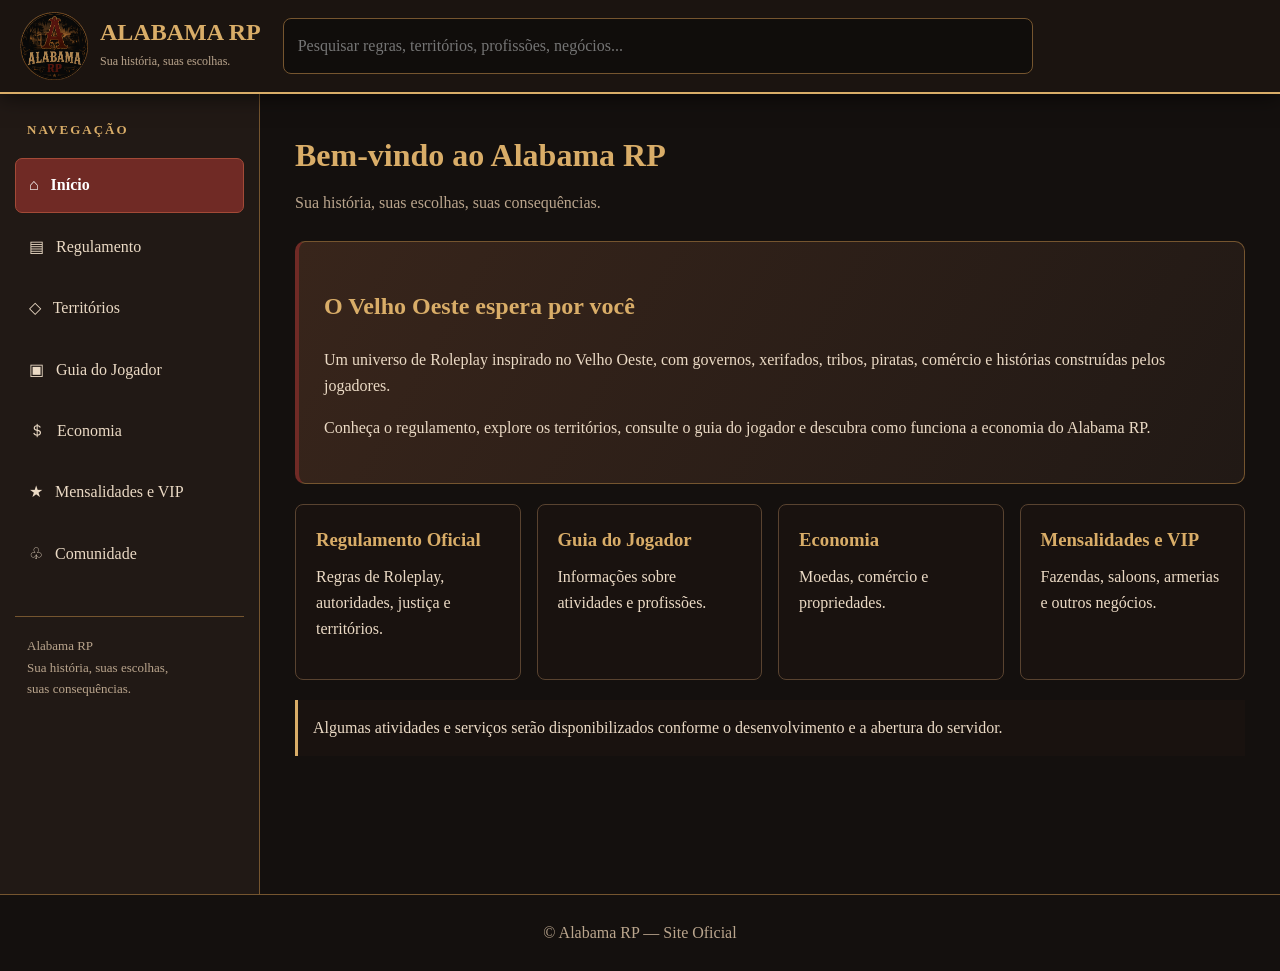
==== commit 9ce80f8d: "Update index.html" ====
--- a/index.html
+++ b/index.html
@@ -2,966 +2,1104 @@
 <!DOCTYPE html>
 <html lang="pt-BR">
 <head>
-  <meta charset="UTF-8">
-  <meta name="viewport" content="width=device-width, initial-scale=1">
-  <meta name="description" content="Alabama RP: regulamento, territórios, guia do jogador, economia e mensalidades.">
-  <title>Alabama RP | Site Oficial</title>
-
-  <style>
-    :root {
-      --fundo: #14100e;
-      --painel: #211915;
-      --painel-claro: #2b211b;
-      --ouro: #d9ad68;
-      --vermelho: #702a25;
-      --texto: #ebdac5;
-      --borda: #75552f;
-      --muted: #baa58d;
-    }
-
-    * { box-sizing: border-box; }
-
-    html { scroll-behavior: smooth; }
-
-    body {
-      margin: 0;
-      background: var(--fundo);
-      color: var(--texto);
-      font-family: Georgia, "Times New Roman", serif;
-      line-height: 1.6;
-    }
-
-    button, input { font: inherit; }
-
-    button { cursor: pointer; }
-
-    [hidden] { display: none !important; }
-
-    .topo {
-      position: sticky;
-      top: 0;
-      z-index: 20;
-      background: #1b1410;
-      border-bottom: 2px solid var(--ouro);
-      box-shadow: 0 3px 18px #0008;
-    }
-
-    .topo-conteudo {
-      max-width: 1450px;
-      margin: auto;
-      padding: 12px 20px;
-      display: flex;
-      align-items: center;
-      gap: 20px;
-    }
-
-    .marca {
-      display: flex;
-      align-items: center;
-      gap: 12px;
-      min-width: 215px;
-    }
-
-    .marca img {
-      width: 65px;
-      height: 65px;
-      object-fit: contain;
-    }
-
-    .marca h1 {
-      color: var(--ouro);
-      font-size: 1.5rem;
-      line-height: 1.2;
-      margin: 0;
-    }
-
-    .marca small {
-      display: block;
-      color: var(--muted);
-      font-size: 0.7rem;
-    }
-
-    .pesquisa {
-      position: relative;
-      flex: 1;
-      max-width: 700px;
-    }
-
-    .pesquisa input {
-      width: 100%;
-      background: #100d0b;
-      border: 1px solid var(--borda);
-      border-radius: 8px;
-      color: white;
-      padding: 13px 15px;
-      outline: none;
-    }
-
-    .pesquisa input:focus {
-      border-color: var(--ouro);
-      box-shadow: 0 0 0 2px #d9ad6830;
-    }
-
-    .resultados {
-      position: absolute;
-      top: calc(100% + 7px);
-      left: 0;
-      right: 0;
-      background: #251b16;
-      border: 1px solid var(--borda);
-      border-radius: 8px;
-      box-shadow: 0 12px 25px #0009;
-      max-height: 340px;
-      overflow-y: auto;
-      z-index: 40;
-    }
-
-    .resultado {
-      display: block;
-      width: 100%;
-      padding: 12px 15px;
-      text-align: left;
-      border: none;
-      border-bottom: 1px solid #493528;
-      background: transparent;
-      color: var(--texto);
-    }
-
-    .resultado:hover,
-    .resultado:focus {
-      background: var(--vermelho);
-    }
-
-    .resultado strong {
-      display: block;
-      color: var(--ouro);
-    }
-
-    .resultado small {
-      display: block;
-      color: #d1bda7;
-    }
-
-    .sem-resultados {
-      padding: 15px;
-      color: var(--muted);
-    }
-
-    .botao-menu {
-      display: none;
-      background: var(--vermelho);
-      color: white;
-      border: 1px solid var(--borda);
-      border-radius: 6px;
-      padding: 10px 13px;
-    }
-
-    .estrutura {
-      display: grid;
-      grid-template-columns: 250px minmax(0, 1fr);
-      max-width: 1450px;
-      min-height: calc(100vh - 95px);
-      margin: auto;
-    }
-
-    .lateral {
-      background: var(--painel);
-      border-right: 1px solid var(--borda);
-      padding: 25px 15px;
-    }
-
-    .lateral h2 {
-      color: var(--ouro);
-      font-size: 0.85rem;
-      text-transform: uppercase;
-      letter-spacing: 2px;
-      margin: 0 12px 15px;
-    }
-
-    .menu {
-      display: flex;
-      flex-direction: column;
-      gap: 6px;
-    }
-
-    .menu button {
-      width: 100%;
-      padding: 13px 14px;
-      border: 1px solid transparent;
-      border-radius: 7px;
-      background: transparent;
-      color: var(--texto);
-      text-align: left;
-    }
-
-    .menu button:hover {
-      background: var(--painel-claro);
-      border-color: var(--borda);
-    }
-
-    .menu button.ativo {
-      background: var(--vermelho);
-      border-color: #a34a37;
-      color: #fff0d8;
-      font-weight: bold;
-    }
-
-    .lateral-rodape {
-      border-top: 1px solid var(--borda);
-      margin-top: 30px;
-      padding: 20px 12px;
-      color: var(--muted);
-      font-size: 0.85rem;
-    }
-
-    .conteudo {
-      padding: 35px;
-      min-width: 0;
-    }
-
-    .pagina {
-      max-width: 1050px;
-      margin: 0 auto;
-    }
-
-    .titulo-pagina {
-      color: var(--ouro);
-      font-size: 2rem;
-      margin: 0 0 10px;
-    }
-
-    .subtitulo {
-      color: var(--muted);
-      margin-bottom: 25px;
-    }
-
-    .painel {
-      background: var(--painel);
-      border: 1px solid var(--borda);
-      border-radius: 10px;
-      padding: 25px;
-      margin-bottom: 22px;
-    }
-
-    .painel h2,
-    .cartao h3 {
-      color: var(--ouro);
-      margin-top: 0;
-    }
-
-    .destaque {
-      background: linear-gradient(120deg, #38251b, #211915);
-      border-left: 4px solid var(--vermelho);
-    }
-
-    .grade {
-      display: grid;
-      grid-template-columns: repeat(auto-fit, minmax(220px, 1fr));
-      gap: 15px;
-      margin: 20px 0;
-    }
-
-    .cartao {
-      background: #19120f;
-      border: 1px solid #594330;
-      border-radius: 8px;
-      padding: 20px;
-    }
-
-    .cartao p { margin-bottom: 0; }
-
-    .aviso {
-      background: #19120f;
-      border-left: 3px solid var(--ouro);
-      padding: 15px;
-      margin: 20px 0;
-    }
-
-    .regra {
-      border-bottom: 1px solid #594330;
-      padding: 15px 0;
-    }
-
-    .regra:last-child { border-bottom: none; }
-
-    .regra h3 {
-      color: var(--ouro);
-      margin-bottom: 8px;
-    }
-
-    .etiqueta {
-      display: inline-block;
-      color: var(--ouro);
-      background: #392820;
-      border: 1px solid var(--borda);
-      border-radius: 5px;
-      padding: 3px 9px;
-      font-size: 0.85rem;
-    }
-
-    footer {
-      color: var(--muted);
-      text-align: center;
-      padding: 25px;
-      border-top: 1px solid var(--borda);
-      font-size: 0.85rem;
-    }
-
-    @media (max-width: 850px) {
-      .topo-conteudo {
-        flex-wrap: wrap;
-        gap: 10px;
-      }
-
-      .marca {
-        min-width: 0;
-        flex: 1;
-      }
-
-      .marca img {
-        width: 50px;
-        height: 50px;
-      }
-
-      .marca h1 { font-size: 1.2rem; }
-
-      .pesquisa {
-        order: 3;
-        flex-basis: 100%;
-        max-width: none;
-      }
-
-      .botao-menu { display: block; }
-
-      .estrutura {
-        display: block;
-        min-height: 0;
-      }
-
-      .lateral {
-        display: none;
-        border-right: none;
-        border-bottom: 1px solid var(--borda);
-        padding: 15px;
-      }
-
-      .lateral.aberta { display: block; }
-
-      .conteudo { padding: 20px 15px; }
-
-      .titulo-pagina { font-size: 1.6rem; }
-
-      .painel { padding: 18px; }
-    }
-  </style>
+<meta charset="UTF-8">
+<meta name="viewport" content="width=device-width, initial-scale=1">
+<meta name="description" content="Alabama RP - Regulamento oficial, guia do jogador, territórios, economia e mensalidades.">
+<title>Alabama RP | Site Oficial</title>
+
+<style>
+:root {
+  --fundo:#14100e;
+  --painel:#211915;
+  --cartao:#2b211b;
+  --ouro:#d9ad68;
+  --vermelho:#702a25;
+  --texto:#ebdac5;
+  --borda:#75552f;
+  --muted:#baa58d;
+}
+* {box-sizing:border-box}
+body {
+  margin:0;
+  background:var(--fundo);
+  color:var(--texto);
+  font-family:Georgia,serif;
+  line-height:1.65;
+}
+button,input {font:inherit}
+button {cursor:pointer}
+[hidden] {display:none!important}
+a {color:var(--ouro)}
+h1,h2,h3,h4 {color:var(--ouro)}
+h3 {margin-bottom:8px}
+p {margin-top:8px}
+.topo {
+  position:sticky;
+  top:0;
+  z-index:20;
+  background:#1b1410;
+  border-bottom:2px solid var(--ouro);
+  box-shadow:0 4px 20px #0008;
+}
+.topo-interno {
+  max-width:1500px;
+  margin:auto;
+  padding:12px 20px;
+  display:flex;
+  align-items:center;
+  gap:22px;
+}
+.marca {
+  display:flex;
+  align-items:center;
+  gap:12px;
+  min-width:235px;
+}
+.marca img {
+  width:68px;
+  height:68px;
+  object-fit:contain;
+}
+.marca h1 {
+  font-size:1.5rem;
+  margin:0;
+  line-height:1.2;
+}
+.marca small {
+  color:var(--muted);
+  font-size:12px;
+}
+.pesquisa {
+  flex:1;
+  position:relative;
+  max-width:750px;
+}
+.pesquisa input {
+  width:100%;
+  padding:14px;
+  color:white;
+  background:#100d0b;
+  border:1px solid var(--borda);
+  border-radius:8px;
+  outline:none;
+}
+.pesquisa input:focus {border-color:var(--ouro)}
+.resultados {
+  position:absolute;
+  top:calc(100% + 8px);
+  left:0;
+  right:0;
+  max-height:350px;
+  overflow:auto;
+  background:var(--painel);
+  border:1px solid var(--borda);
+  border-radius:8px;
+  box-shadow:0 12px 30px #000a;
+}
+.resultado {
+  display:block;
+  width:100%;
+  padding:12px;
+  text-align:left;
+  background:transparent;
+  border:0;
+  border-bottom:1px solid #493528;
+  color:var(--texto);
+}
+.resultado:hover {background:var(--vermelho)}
+.resultado strong {display:block;color:var(--ouro)}
+.resultado small {color:var(--muted)}
+.botao-menu {
+  display:none;
+  padding:10px;
+  background:var(--vermelho);
+  color:white;
+  border:1px solid var(--borda);
+  border-radius:6px;
+}
+.estrutura {
+  display:grid;
+  grid-template-columns:260px minmax(0,1fr);
+  max-width:1500px;
+  margin:auto;
+  min-height:calc(100vh - 100px);
+}
+.lateral {
+  padding:25px 15px;
+  background:var(--painel);
+  border-right:1px solid var(--borda);
+}
+.lateral h2 {
+  font-size:13px;
+  letter-spacing:2px;
+  text-transform:uppercase;
+  margin:0 12px 18px;
+}
+.menu {
+  display:flex;
+  flex-direction:column;
+  gap:7px;
+}
+.menu button {
+  width:100%;
+  text-align:left;
+  padding:13px;
+  border:1px solid transparent;
+  border-radius:7px;
+  background:transparent;
+  color:var(--texto);
+}
+.menu button:hover {
+  background:var(--cartao);
+  border-color:var(--borda);
+}
+.menu button.ativo {
+  background:var(--vermelho);
+  border-color:#a34a37;
+  color:white;
+  font-weight:bold;
+}
+.lateral-rodape {
+  margin-top:35px;
+  padding:18px 12px;
+  border-top:1px solid var(--borda);
+  color:var(--muted);
+  font-size:13px;
+}
+.conteudo {
+  min-width:0;
+  padding:35px;
+}
+.pagina {
+  max-width:1080px;
+  margin:auto;
+}
+.titulo-pagina {
+  font-size:2rem;
+  margin:0;
+}
+.subtitulo {
+  color:var(--muted);
+  margin-bottom:25px;
+}
+.painel {
+  background:var(--painel);
+  border:1px solid var(--borda);
+  border-radius:10px;
+  padding:25px;
+  margin-bottom:20px;
+}
+.destaque {
+  background:linear-gradient(120deg,#38251b,var(--painel));
+  border-left:4px solid var(--vermelho);
+}
+.grade {
+  display:grid;
+  grid-template-columns:repeat(auto-fit,minmax(225px,1fr));
+  gap:16px;
+  margin:20px 0;
+}
+.cartao {
+  padding:20px;
+  background:#19120f;
+  border:1px solid #594330;
+  border-radius:8px;
+}
+.cartao h3 {margin-top:0}
+.aviso {
+  padding:15px;
+  background:#19120f;
+  border-left:3px solid var(--ouro);
+  margin:20px 0;
+}
+.regra {
+  border-bottom:1px solid #594330;
+  padding:18px 0;
+}
+.regra:last-child {border-bottom:0}
+.regra h3 {margin-top:0}
+.regra ul {padding-left:23px}
+.regra li {margin:7px 0}
+.etiqueta {
+  display:inline-block;
+  padding:4px 10px;
+  background:#392820;
+  color:var(--ouro);
+  border:1px solid var(--borda);
+  border-radius:5px;
+  font-size:13px;
+}
+.botao {
+  display:inline-block;
+  padding:10px 16px;
+  border:1px solid var(--borda);
+  border-radius:6px;
+  background:var(--vermelho);
+  color:white;
+  text-decoration:none;
+  margin:5px 5px 5px 0;
+}
+.botao:hover {background:#91392e}
+.rodape {
+  text-align:center;
+  color:var(--muted);
+  border-top:1px solid var(--borda);
+  padding:25px;
+}
+@media(max-width:850px) {
+  .topo-interno {flex-wrap:wrap;gap:10px}
+  .marca {min-width:0;flex:1}
+  .marca img {width:50px;height:50px}
+  .marca h1 {font-size:1.2rem}
+  .pesquisa {order:3;flex-basis:100%;max-width:none}
+  .botao-menu {display:block}
+  .estrutura {display:block}
+  .lateral {display:none;border-right:0}
+  .lateral.aberta {display:block}
+  .conteudo {padding:20px 15px}
+  .painel {padding:18px}
+  .titulo-pagina {font-size:1.6rem}
+}
+</style>
 </head>
 
 <body>
 
-  <header class="topo">
-    <div class="topo-conteudo">
-
-      <div class="marca">
-        <img src="LOGO.png" alt="Logo oficial Alabama RP">
-        <div>
-          <h1>ALABAMA RP</h1>
-          <small>Sua história, suas escolhas.</small>
-        </div>
+<header class="topo">
+  <div class="topo-interno">
+    <div class="marca">
+      <img src="LOGO.png" alt="Logo oficial Alabama RP">
+      <div>
+        <h1>ALABAMA RP</h1>
+        <small>Sua história, suas escolhas.</small>
       </div>
-
-      <div class="pesquisa">
-        <input
-          id="pesquisaGlobal"
-          type="search"
-          placeholder="Pesquisar regras, profissões, negócios..."
-          aria-label="Pesquisar no site"
-          autocomplete="off"
-        >
-        <div
-          id="resultadosBusca"
-          class="resultados"
-          aria-label="Resultados da pesquisa"
-          hidden
-        ></div>
-      </div>
-
-      <button
-        id="botaoMenu"
-        class="botao-menu"
-        type="button"
-        aria-controls="menuLateral"
-        aria-expanded="false"
-      >
-        ☰ Menu
-      </button>
-
-    </div>
-  </header>
-
-  <div class="estrutura">
-
-    <aside class="lateral" id="menuLateral">
-      <h2>Navegação</h2>
-
-      <nav class="menu" aria-label="Menu principal">
-        <button type="button" data-pagina="inicio">⌂ &nbsp; Início</button>
-        <button type="button" data-pagina="regras">▤ &nbsp; Regulamento</button>
-        <button type="button" data-pagina="territorios">◇ &nbsp; Territórios</button>
-        <button type="button" data-pagina="guia">▣ &nbsp; Guia do Jogador</button>
-        <button type="button" data-pagina="economia">＄ &nbsp; Economia</button>
-        <button type="button" data-pagina="mensalidades">★ &nbsp; Mensalidades e VIP</button>
-        <button type="button" data-pagina="comunidade">♧ &nbsp; Comunidade</button>
-      </nav>
-
-      <div class="lateral-rodape">
-        Alabama RP<br>
-        Sua história, suas escolhas,<br>
-        suas consequências.
-      </div>
-    </aside>
-
-    <main class="conteudo">
-
-      <!-- INÍCIO -->
-      <section class="pagina" id="inicio">
-
-        <h2 class="titulo-pagina">Bem-vindo ao Alabama RP</h2>
-        <p class="subtitulo">
-          Sua história, suas escolhas, suas consequências.
-        </p>
-
-        <div class="painel destaque">
-          <h2>O Velho Oeste espera por você</h2>
-          <p>
-            Um universo de Roleplay com governos, xerifados,
-            tribos, piratas e histórias construídas
-            pelos próprios jogadores.
-          </p>
-          <p>
-            Consulte o regulamento, conheça os territórios
-            e descubra as atividades disponíveis no servidor.
-          </p>
-        </div>
-
-        <div class="grade">
-          <div class="cartao">
-            <h3>Regulamento Oficial</h3>
-            <p>Conheça as regras e os direitos de cada território.</p>
-          </div>
-
-          <div class="cartao">
-            <h3>Guia do Jogador</h3>
-            <p>Aprenda sobre agricultura, mineração e profissões.</p>
-          </div>
-
-          <div class="cartao">
-            <h3>Economia</h3>
-            <p>Conheça as moedas e as atividades econômicas.</p>
-          </div>
-
-          <div class="cartao">
-            <h3>Mensalidades</h3>
-            <p>Informações sobre propriedades, negócios e VIP.</p>
-          </div>
-        </div>
-
-      </section>
-
-      <!-- REGULAMENTO -->
-      <section class="pagina" id="regras" hidden>
-
-        <h2 class="titulo-pagina">Regulamento Oficial</h2>
-        <p class="subtitulo">
-          Regras de convivência e funcionamento do Alabama RP.
-        </p>
-
-        <div class="aviso">
-          O regulamento completo será publicado aqui.
-          Os cinco tópicos abaixo são um resumo provisório.
-        </div>
-
-        <div class="painel">
-
-          <article class="regra">
-            <h3>1. Regras gerais de Roleplay</h3>
-            <p>
-              Metagaming, Powergaming, RDM, VDM,
-              Combat Logging e uso de programas ilegais
-              são proibidos.
-            </p>
-          </article>
-
-          <article class="regra">
-            <h3>2. Territórios</h3>
-            <p>
-              Zona Legal, Zona Vermelha, Zona Azul,
-              Blackwater e Guarma possuem regras próprias.
-            </p>
-          </article>
-
-          <article class="regra">
-            <h3>3. Xerifados</h3>
-            <p>
-              Cada xerifado possui até 10 integrantes
-              e deve respeitar sua jurisdição.
-            </p>
-          </article>
-
-          <article class="regra">
-            <h3>4. Grupos</h3>
-            <p>
-              Bandos, tribos, facções e tripulações piratas
-              possuem limite máximo de 10 jogadores.
-            </p>
-          </article>
-
-          <article class="regra">
-            <h3>5. Autoridade administrativa</h3>
-            <p>
-              O proprietário do Alabama RP poderá revogar
-              normas gerais ou locais conforme o
-              regulamento oficial.
-            </p>
-          </article>
-
-        </div>
-      </section>
-
-      <!-- TERRITÓRIOS -->
-      <section class="pagina" id="territorios" hidden>
-
-        <h2 class="titulo-pagina">Territórios</h2>
-        <p class="subtitulo">
-          Conheça as regiões e suas autoridades.
-        </p>
-
-        <div class="grade">
-
-          <div class="cartao">
-            <h3>Zona Legal</h3>
-            <p>
-              Cidades administradas por autoridades locais,
-              com xerifados e sistema judicial.
-            </p>
-          </div>
-
-          <div class="cartao">
-            <h3>Zona Vermelha</h3>
-            <p>
-              Territórios de bandos, disputas de poder
-              e atividades fora da legislação da Zona Legal.
-            </p>
-          </div>
-
-          <div class="cartao">
-            <h3>Zona Azul</h3>
-            <p>
-              Comunidades e tribos com suas próprias
-              tradições e autoridades.
-            </p>
-          </div>
-
-          <div class="cartao">
-            <h3>Guarma</h3>
-            <p>
-              Território de piratas e tripulações
-              com organização própria.
-            </p>
-          </div>
-
-          <div class="cartao">
-            <h3>Blackwater</h3>
-            <p>
-              Região sob administração exclusiva
-              da equipe responsável pelo servidor.
-            </p>
-          </div>
-
-        </div>
-      </section>
-
-      <!-- GUIA DO JOGADOR -->
-      <section class="pagina" id="guia" hidden>
-
-        <h2 class="titulo-pagina">Guia do Jogador</h2>
-        <p class="subtitulo">
-          Tutoriais e informações para começar sua jornada.
-        </p>
-
-        <div class="grade">
-
-          <div class="cartao">
-            <h3>Agricultura</h3>
-            <p>
-              Cultivo, produção e atividades agrícolas.
-              Guia em preparação.
-            </p>
-          </div>
-
-          <div class="cartao">
-            <h3>Mineração</h3>
-            <p>
-              Extração de minérios e recursos.
-              Guia em preparação.
-            </p>
-          </div>
-
-          <div class="cartao">
-            <h3>Profissões</h3>
-            <p>
-              Trabalhos e atividades disponíveis.
-              Guia em preparação.
-            </p>
-          </div>
-
-          <div class="cartao">
-            <h3>Negócios</h3>
-            <p>
-              Fazendas, saloons, armerias e outros
-              estabelecimentos. Guia em preparação.
-            </p>
-          </div>
-
-        </div>
-      </section>
-
-      <!-- ECONOMIA -->
-      <section class="pagina" id="economia" hidden>
-
-        <h2 class="titulo-pagina">Economia</h2>
-        <p class="subtitulo">
-          Moedas e atividades econômicas do Alabama RP.
-        </p>
-
-        <div class="grade">
-
-          <div class="cartao">
-            <h3>Dinheiro Limpo</h3>
-            <p>
-              Moeda utilizada nas atividades legais
-              e no comércio da Zona Legal.
-            </p>
-          </div>
-
-          <div class="cartao">
-            <h3>Dinheiro Sujo</h3>
-            <p>
-              Moeda relacionada às atividades
-              das regiões fora da Zona Legal.
-            </p>
-          </div>
-
-          <div class="cartao">
-            <h3>Moeda Cultural</h3>
-            <p>
-              Moeda destinada às atividades
-              econômicas da Zona Azul.
-            </p>
-          </div>
-
-        </div>
-
-        <div class="aviso">
-          Objetos e itens colocáveis dentro do jogo
-          serão adquiridos com dinheiro do próprio jogo,
-          conforme os sistemas disponíveis no servidor.
-        </div>
-      </section>
-
-      <!-- MENSALIDADES -->
-      <section class="pagina" id="mensalidades" hidden>
-
-        <h2 class="titulo-pagina">Mensalidades e VIP</h2>
-        <p class="subtitulo">
-          Serviços e estabelecimentos disponíveis
-          mediante mensalidade.
-        </p>
-
-        <div class="grade">
-
-          <div class="cartao">
-            <h3>VIP</h3>
-            <p>Planos e benefícios a definir.</p>
-            <span class="etiqueta">Em preparação</span>
-          </div>
-
-          <div class="cartao">
-            <h3>Fazendas</h3>
-            <p>Utilização de propriedades rurais.</p>
-            <span class="etiqueta">Valores em definição</span>
-          </div>
-
-          <div class="cartao">
-            <h3>Saloons</h3>
-            <p>Utilização de estabelecimentos.</p>
-            <span class="etiqueta">Valores em definição</span>
-          </div>
-
-          <div class="cartao">
-            <h3>Armerias</h3>
-            <p>Utilização de estabelecimentos.</p>
-            <span class="etiqueta">Valores em definição</span>
-          </div>
-
-          <div class="cartao">
-            <h3>Outros Negócios</h3>
-            <p>Novas categorias serão adicionadas futuramente.</p>
-            <span class="etiqueta">Em preparação</span>
-          </div>
-
-        </div>
-
-        <div class="painel">
-          <h2>Funcionamento das mensalidades</h2>
-
-          <p>
-            O pagamento mantém o direito de utilização
-            do estabelecimento durante o período contratado.
-          </p>
-
-          <p>
-            Após o vencimento, o jogador terá
-            <strong>72 horas de tolerância</strong>
-            para regularizar o pagamento, mantendo
-            o acesso durante esse período.
-          </p>
-
-          <p>
-            Caso não regularize o pagamento dentro
-            das 72 horas, perderá automaticamente
-            o direito de utilização e a titularidade
-            do estabelecimento.
-          </p>
-        </div>
-
-        <div class="aviso">
-          Pagamentos ainda não disponíveis.
-          A integração com Tebex será realizada futuramente.
-        </div>
-
-      </section>
-
-      <!-- COMUNIDADE -->
-      <section class="pagina" id="comunidade" hidden>
-
-        <h2 class="titulo-pagina">Comunidade</h2>
-        <p class="subtitulo">
-          Notícias, anúncios e informações da comunidade.
-        </p>
-
-        <div class="painel">
-          <h2>Participe do Alabama RP</h2>
-          <p>
-            Acompanhe os anúncios, conheça outros jogadores
-            e descubra as novidades do servidor.
-          </p>
-          <p>
-            O link oficial do Discord será
-            disponibilizado em breve.
-          </p>
-        </div>
-
-      </section>
-
-    </main>
-  </div>
-
-  <footer>
-    © Alabama RP — Site Oficial
-  </footer>
-
-  <script>
-    const paginas = Array.from(
-      document.querySelectorAll(".pagina")
-    );
-
-    const botoes = Array.from(
-      document.querySelectorAll("[data-pagina]")
-    );
-
-    const pesquisa = document.getElementById("pesquisaGlobal");
-    const resultados = document.getElementById("resultadosBusca");
-    const botaoMenu = document.getElementById("botaoMenu");
-    const menuLateral = document.getElementById("menuLateral");
-
-    function mostrarPagina(id, atualizarEndereco = true) {
-      const existe = paginas.some(pagina => pagina.id === id);
-
-      if (!existe) {
-        id = "inicio";
-      }
-
-      paginas.forEach(pagina => {
-        pagina.hidden = pagina.id !== id;
-      });
-
-      botoes.forEach(botao => {
-        const ativo = botao.dataset.pagina === id;
-        botao.classList.toggle("ativo", ativo);
-
-        if (ativo) {
-          botao.setAttribute("aria-current", "page");
-        } else {
-          botao.removeAttribute("aria-current");
-        }
-      });
-
-      if (atualizarEndereco) {
-        history.replaceState(null, "", "#" + id);
-      }
-
-      resultados.hidden = true;
-      menuLateral.classList.remove("aberta");
-      botaoMenu.setAttribute("aria-expanded", "false");
-
-      window.scrollTo({ top: 0, behavior: "instant" });
-    }
-
-    botoes.forEach(botao => {
-      botao.addEventListener("click", () => {
-        mostrarPagina(botao.dataset.pagina);
+    </div>
+
+    <div class="pesquisa">
+      <input id="pesquisaGlobal" type="search"
+        placeholder="Pesquisar regras, territórios, profissões, negócios..."
+        aria-label="Pesquisar no site" autocomplete="off">
+      <div id="resultadosBusca" class="resultados" hidden></div>
+    </div>
+
+    <button id="botaoMenu" class="botao-menu"
+      type="button" aria-expanded="false"
+      aria-controls="menuLateral">☰ Menu</button>
+  </div>
+</header>
+
+<div class="estrutura">
+
+<aside class="lateral" id="menuLateral">
+  <h2>Navegação</h2>
+  <nav class="menu" aria-label="Menu principal">
+    <button data-pagina="inicio">⌂ &nbsp; Início</button>
+    <button data-pagina="regras">▤ &nbsp; Regulamento</button>
+    <button data-pagina="territorios">◇ &nbsp; Territórios</button>
+    <button data-pagina="guia">▣ &nbsp; Guia do Jogador</button>
+    <button data-pagina="economia">＄ &nbsp; Economia</button>
+    <button data-pagina="mensalidades">★ &nbsp; Mensalidades e VIP</button>
+    <button data-pagina="comunidade">♧ &nbsp; Comunidade</button>
+  </nav>
+
+  <div class="lateral-rodape">
+    Alabama RP<br>
+    Sua história, suas escolhas,<br>
+    suas consequências.
+  </div>
+</aside>
+
+<main class="conteudo">
+
+<!-- INÍCIO -->
+<section class="pagina" id="inicio">
+  <h2 class="titulo-pagina">Bem-vindo ao Alabama RP</h2>
+  <p class="subtitulo">Sua história, suas escolhas, suas consequências.</p>
+
+  <div class="painel destaque">
+    <h2>O Velho Oeste espera por você</h2>
+    <p>
+      Um universo de Roleplay inspirado no Velho Oeste,
+      com governos, xerifados, tribos, piratas,
+      comércio e histórias construídas pelos jogadores.
+    </p>
+    <p>
+      Conheça o regulamento, explore os territórios,
+      consulte o guia do jogador e descubra
+      como funciona a economia do Alabama RP.
+    </p>
+  </div>
+
+  <div class="grade">
+    <div class="cartao">
+      <h3>Regulamento Oficial</h3>
+      <p>Regras de Roleplay, autoridades, justiça e territórios.</p>
+    </div>
+    <div class="cartao">
+      <h3>Guia do Jogador</h3>
+      <p>Informações sobre atividades e profissões.</p>
+    </div>
+    <div class="cartao">
+      <h3>Economia</h3>
+      <p>Moedas, comércio e propriedades.</p>
+    </div>
+    <div class="cartao">
+      <h3>Mensalidades e VIP</h3>
+      <p>Fazendas, saloons, armerias e outros negócios.</p>
+    </div>
+  </div>
+
+  <div class="aviso">
+    Algumas atividades e serviços serão disponibilizados
+    conforme o desenvolvimento e a abertura do servidor.
+  </div>
+</section>
+
+<!-- REGULAMENTO -->
+<section class="pagina" id="regras" hidden>
+  <h2 class="titulo-pagina">Regulamento Oficial</h2>
+  <p class="subtitulo">Normas de Roleplay e organização do Alabama RP.</p>
+
+  <div class="aviso">
+    Leia as regras antes de participar.
+    Este texto reúne as normas definidas para o projeto.
+    A publicação e a aplicação definitiva dependem
+    da revisão administrativa antes da abertura.
+  </div>
+
+  <div class="painel">
+
+    <article class="regra">
+      <h3>1. Regras gerais de Roleplay</h3>
+      <ul>
+        <li>É proibido Metagaming: utilizar informações externas ao personagem.</li>
+        <li>É proibido Powergaming: forçar ações impossíveis ou sem possibilidade de reação adequada.</li>
+        <li>São proibidos RDM, VDM e Combat Logging.</li>
+        <li>É proibido utilizar cheats, exploits ou programas para obter vantagens ilegítimas.</li>
+        <li>O jogador deve respeitar o Fear RP e valorizar a vida do personagem.</li>
+        <li>As ações devem manter coerência com a história e o contexto do servidor.</li>
+      </ul>
+    </article>
+
+    <article class="regra">
+      <h3>2. Morte, memória e continuidade do RP</h3>
+      <ul>
+        <li>O personagem deve respeitar as consequências das situações de morte ou inconsciência.</li>
+        <li>Não é permitido utilizar lembranças de situações que o personagem não poderia recordar.</li>
+        <li>Atendimentos médicos e retornos ao RP devem respeitar o sistema e as regras de memória aplicáveis.</li>
+        <li>É proibido utilizar a morte do personagem como justificativa para vingança baseada em informações indevidas.</li>
+      </ul>
+    </article>
+
+    <article class="regra">
+      <h3>3. Territórios e segurança</h3>
+      <ul>
+        <li><strong>Blackwater:</strong> área sob administração exclusiva da equipe do servidor, protegida permanentemente, salvo eventos oficiais autorizados.</li>
+        <li><strong>Zona Legal:</strong> cidades protegidas; roubos nas áreas externas conforme o horário permitido, das 20h às 6h do jogo.</li>
+        <li><strong>Zona Vermelha:</strong> região de maior risco, incluindo Tumbleweed, Armadillo e McFarlane's Ranch, sujeita a conflitos e roubos conforme suas regras.</li>
+        <li><strong>Zona Azul:</strong> comunidades e aldeias culturais protegidas, com regras próprias; roubos externos no horário permitido.</li>
+        <li><strong>Guarma:</strong> território de piratas, com organização e regras próprias.</li>
+        <li>As normas locais não autorizam descumprir regras gerais de Roleplay.</li>
+      </ul>
+    </article>
+
+    <article class="regra">
+      <h3>4. Propriedades e fazendas</h3>
+      <ul>
+        <li>Propriedades privadas possuem proteção conforme as regras territoriais.</li>
+        <li>Não é permitido utilizar uma propriedade para escapar artificialmente de uma ação de RP já iniciada.</li>
+        <li>Na Zona Legal, buscas em propriedades dependem de autorização judicial de Blackwater, ressalvadas situações de perseguição direta previstas nas regras.</li>
+        <li>Na defesa de fazendas ilegais da Zona Vermelha ou Guarma, deve existir pelo menos um defensor a mais que o número de invasores.</li>
+        <li>Nessas disputas, são permitidas somente pistolas e revólveres, salvo acordo específico entre os representantes envolvidos.</li>
+        <li>Não é permitido tomar a titularidade de uma propriedade apenas pela vitória em uma guerra ou combate.</li>
+      </ul>
+    </article>
+
+    <article class="regra">
+      <h3>5. Bandos, tribos, facções e piratas</h3>
+      <ul>
+        <li>O limite máximo é de 10 jogadores por grupo organizado.</li>
+        <li>Os grupos devem registrar seus uniformes oficiais.</li>
+        <li>Alterações de uniformes devem ser comunicadas pelos canais oficiais.</li>
+        <li>O reconhecimento de um grupo pelo uniforme depende das condições estabelecidas em RP.</li>
+        <li>Após uma derrota que permita reconhecimento, a alteração oficial do uniforme exige espera de 48 horas reais.</li>
+        <li>Uma nova derrota reinicia o período de 48 horas.</li>
+      </ul>
+    </article>
+
+    <article class="regra">
+      <h3>6. Xerifados e jurisdição</h3>
+      <ul>
+        <li>Cada xerifado poderá possuir até 10 integrantes: 1 Xerife, 1 Subxerife, 2 Sargentos e 6 Oficiais.</li>
+        <li>Todos os integrantes podem patrulhar, intervir e realizar prisões dentro de sua jurisdição.</li>
+        <li>Cada cidade deverá utilizar a identificação e a cor de uniforme determinadas para seu xerifado.</li>
+        <li>O xerifado atua dentro da jurisdição de sua cidade. Valentine e Rhodes, por exemplo, possuem jurisdições separadas.</li>
+        <li>Uma perseguição direta pode continuar conforme as regras específicas, mas não concede autoridade policial permanente fora da jurisdição.</li>
+        <li>O pedido de autorização a Blackwater para continuar uma busca fora da jurisdição deve respeitar o prazo de até 2 horas reais desde a travessia.</li>
+        <li>Uma ordem judicial de Blackwater deverá ser executada pelo xerifado competente da localidade.</li>
+        <li>O xerife de outra cidade poderá cooperar quando a perseguição entrar em sua própria jurisdição.</li>
+        <li>Os xerifados da Zona Legal não possuem autoridade policial automática sobre Zona Vermelha, Zona Azul ou Guarma.</li>
+      </ul>
+    </article>
+
+    <article class="regra">
+      <h3>7. Prisões, antecedentes e justiça</h3>
+      <ul>
+        <li>Todas as prisões deverão ser registradas com motivo, responsável e pena aplicada.</li>
+        <li>Os registros constituem antecedentes do personagem.</li>
+        <li>Antecedentes não aumentam automaticamente uma pena; sua relevância depende de decisão judicial.</li>
+        <li>Xerifes, Subxerifes, Sargentos e o Judiciário de Blackwater podem consultar antecedentes conforme suas atribuições.</li>
+        <li>Oficiais não possuem acesso direto ao histórico completo.</li>
+        <li>O cidadão pode solicitar seus próprios antecedentes às autoridades competentes.</li>
+        <li>Somente o Judiciário de Blackwater pode corrigir ou eliminar registros de antecedentes.</li>
+        <li>Sisika depende de determinação judicial ou das condições previstas para roubos a bancos.</li>
+      </ul>
+    </article>
+
+    <article class="regra">
+      <h3>8. Julgamentos e júri</h3>
+      <ul>
+        <li>O Judiciário de Blackwater é responsável pelos processos judiciais previstos no regulamento.</li>
+        <li>Acusações que dependam de investigação, incluindo corrupção e abuso de autoridade, exigem julgamento com júri nas condições estabelecidas.</li>
+        <li>O júri será composto por 5 jurados titulares e um suplente separado.</li>
+        <li>Na seleção, serão apresentados 7 candidatos, com direito de recusa conforme o procedimento judicial.</li>
+        <li>A decisão de culpabilidade exige maioria de pelo menos 3 dos 5 jurados.</li>
+        <li>O juiz conduz o julgamento e determina a pena aplicável.</li>
+        <li>Advogados devem cumprir os requisitos de habilitação de Blackwater.</li>
+        <li>O acusado poderá ser representado conforme o procedimento aplicável.</li>
+      </ul>
+    </article>
+
+    <article class="regra">
+      <h3>9. Recursos e revisão judicial</h3>
+      <ul>
+        <li>Recursos deverão ser apresentados em até 24 horas reais.</li>
+        <li>O recurso depende de novas provas relevantes ou de irregularidades processuais.</li>
+        <li>A apresentação de recurso não suspende automaticamente todas as penas.</li>
+        <li>Nos casos previstos para condenação de juiz corrupto, um recurso válido suspende a execução até sua análise.</li>
+        <li>Compensações por decisões indevidas não são automáticas.</li>
+        <li>Antecedentes invalidados deverão ser corrigidos ou anotados pelo Judiciário.</li>
+      </ul>
+    </article>
+
+    <article class="regra">
+      <h3>10. Corrupção e abuso de autoridade</h3>
+      <ul>
+        <li>Autoridades policiais poderão sofrer investigação, suspensão, destituição ou outras sanções.</li>
+        <li>Policiais destituídos judicialmente por corrupção ficam impedidos de retornar aos xerifados da Zona Legal.</li>
+        <li>Um juiz acusado de corrupção deverá ser julgado por outro juiz, com júri e participação administrativa conforme o procedimento.</li>
+        <li>A condenação judicial por corrupção poderá resultar na pena definitiva prevista no regulamento, respeitando o período de recurso.</li>
+        <li>Denúncias feitas de boa-fé devem ser protegidas.</li>
+        <li>Acusações deliberadamente falsas também poderão gerar consequências em RP.</li>
+      </ul>
+    </article>
+
+    <article class="regra">
+      <h3>11. Roubos oficiais: lojas, igrejas e bancos</h3>
+      <ul>
+        <li><strong>Loja:</strong> 1 a 2 assaltantes, até 3 policiais, sem reféns e apenas pistolas ou revólveres.</li>
+        <li><strong>Igreja:</strong> 2 a 5 assaltantes, até 6 policiais e 1 refém real. Os assaltantes escolhem entre local do confronto ou armamento; a polícia decide o outro elemento.</li>
+        <li><strong>Banco:</strong> 5 a 9 assaltantes, até 10 policiais, sem reféns e com armamento livre.</li>
+        <li>É obrigatória a negociação do início da ação, incluindo condições e horário acordado.</li>
+        <li>Não é permitido iniciar disparos antes do momento negociado.</li>
+        <li>Nas igrejas e bancos, policiais locais em serviço podem solicitar reforços, respeitando o limite total.</li>
+        <li>Se os assaltantes perderem, a polícia poderá confiscar todas as armas e todo o dinheiro sujo que estiverem carregando.</li>
+        <li>Dinheiro limpo e valores armazenados não são confiscados simplesmente pela derrota.</li>
+        <li>As condições de vitória, fuga, rendição e apreensão devem respeitar as regras oficiais da ação.</li>
+      </ul>
+    </article>
+
+    <article class="regra">
+      <h3>12. Roubos a túmulos e cemitérios</h3>
+      <ul>
+        <li>Até 5 ladrões podem participar juntos da atividade.</li>
+        <li>A perseguição começa quando a polícia anuncia sua presença e o ladrão inicia a fuga.</li>
+        <li>Com 1 policial: o policial poderá utilizar o laço após 30 segundos; o ladrão, após 45 segundos.</li>
+        <li>Com 2 policiais: o laço policial é permitido após 60 segundos; o do ladrão, após 75 segundos.</li>
+        <li>Cada ladrão deverá agir somente contra seu perseguidor designado.</li>
+        <li>Quando houver vários fugitivos, as fugas deverão ocorrer em direções opostas.</li>
+        <li>Um policial amarrado deverá aguardar o tempo regulamentar de 60 segundos.</li>
+        <li>A perseguição respeita os limites de jurisdição.</li>
+        <li>O uso de máscara impede reconhecimento automático sem provas válidas dentro do RP.</li>
+      </ul>
+    </article>
+
+    <article class="regra">
+      <h3>13. Moedas, comércio e identificação</h3>
+      <ul>
+        <li>Existem três categorias econômicas: dinheiro limpo, dinheiro sujo e moeda cultural.</li>
+        <li>O dinheiro limpo corresponde às atividades econômicas da Zona Legal.</li>
+        <li>O dinheiro sujo está relacionado às atividades da Zona Vermelha e Guarma.</li>
+        <li>A moeda cultural é utilizada nas comunidades da Zona Azul.</li>
+        <li>Comércios oficiais identificados no mapa aceitam a moeda de sua região.</li>
+        <li>Negociações entre jogadores podem utilizar a moeda escolhida pelo vendedor.</li>
+        <li>Portar dinheiro sujo na Zona Legal é ilegal e poderá resultar em confisco do valor carregado.</li>
+        <li>Identidades falsas podem existir como elemento de RP, mas não criam direitos legais de propriedade.</li>
+      </ul>
+    </article>
+
+    <article class="regra">
+      <h3>14. Leis gerais da Zona Legal</h3>
+      <ul>
+        <li>A criação ou modificação de uma lei geral exige unanimidade dos prefeitos das cidades da Zona Legal.</li>
+        <li>Na ausência de um prefeito, poderá participar o representante autorizado conforme as regras locais.</li>
+        <li>A revogação de uma lei geral poderá ocorrer por maioria simples.</li>
+        <li>Os votos deverão ser públicos e identificados.</li>
+        <li>As alterações deverão ser publicadas oficialmente.</li>
+        <li>Novas leis não possuem efeito retroativo.</li>
+      </ul>
+    </article>
+
+    <article class="regra">
+      <h3>15. Leis municipais da Zona Legal</h3>
+      <ul>
+        <li>Leis municipais poderão ser propostas pelo prefeito, vice-prefeito ou cidadãos com apoio mínimo de 20% dos eleitores habilitados.</li>
+        <li>A votação terá duração de 48 horas reais.</li>
+        <li>O voto será secreto.</li>
+        <li>A aprovação exige votos favoráveis de mais de 50% de todos os eleitores habilitados, e não apenas dos participantes.</li>
+        <li>A aplicação depende da aprovação administrativa final prevista no sistema.</li>
+        <li>Leis municipais não poderão contrariar normas superiores.</li>
+        <li>A revogação seguirá o procedimento correspondente.</li>
+      </ul>
+    </article>
+
+    <article class="regra">
+      <h3>16. Leis da Zona Vermelha</h3>
+      <ul>
+        <li>As cidades da Zona Vermelha possuem autoridades e governos próprios.</li>
+        <li>Leis gerais da região exigem unanimidade dos líderes das três cidades.</li>
+        <li>Cada cidade poderá estabelecer suas normas locais.</li>
+        <li>As normas locais não poderão contrariar regras gerais do servidor.</li>
+      </ul>
+    </article>
+
+    <article class="regra">
+      <h3>17. Leis da Zona Azul</h3>
+      <ul>
+        <li>Tribus e comunidades possuem autonomia de organização interna.</li>
+        <li>Leis gerais da Zona Azul exigem unanimidade dos líderes das comunidades participantes.</li>
+        <li>Cada comunidade poderá manter regras culturais e administrativas próprias.</li>
+        <li>As normas devem respeitar as regras gerais de Roleplay.</li>
+      </ul>
+    </article>
+
+    <article class="regra">
+      <h3>18. Leis de Guarma</h3>
+      <ul>
+        <li>Guarma possui organização própria de tripulações piratas.</li>
+        <li>Leis gerais exigem unanimidade dos capitães.</li>
+        <li>Cada bando possui um voto, independentemente da quantidade de integrantes.</li>
+        <li>Tripulações podem definir normas internas.</li>
+        <li>O limite máximo de 10 jogadores por grupo permanece aplicável.</li>
+      </ul>
+    </article>
+
+    <article class="regra">
+      <h3>19. Residência e propriedade</h3>
+      <ul>
+        <li>Cada personagem poderá manter apenas uma residência oficial registrada.</li>
+        <li>A mudança de residência entre regiões deverá respeitar a espera de 30 dias reais.</li>
+        <li>Antes da mudança, o personagem deverá abrir mão das propriedades da região anterior.</li>
+        <li>Após a mudança regular, poderá adquirir propriedades na nova região conforme as regras.</li>
+        <li>As restrições de propriedade não impedem atividades de trabalhadores que não sejam proprietários.</li>
+        <li>Residentes da Zona Legal e da Zona Vermelha não poderão manter registros residenciais simultâneos nas duas regiões.</li>
+      </ul>
+    </article>
+
+    <article class="regra">
+      <h3>20. Mensalidades de propriedades e negócios</h3>
+      <ul>
+        <li>Propriedades e negócios disponibilizados por mensalidade não exigem pagamento inicial de aquisição separado da mensalidade.</li>
+        <li>O pagamento mensal mantém o direito de utilização e a titularidade durante o período contratado.</li>
+        <li>Após o vencimento, haverá tolerância de 72 horas reais.</li>
+        <li>Durante a tolerância, o proprietário poderá continuar utilizando o estabelecimento.</li>
+        <li>Após 72 horas sem regularização, a titularidade será perdida automaticamente e o estabelecimento retornará à administração.</li>
+        <li>Os valores serão anunciados oficialmente fora do RP.</li>
+        <li>Aumentos de preço deverão ser anunciados previamente, respeitando o ciclo anterior nas condições definidas.</li>
+        <li>A devolução voluntária de uma propriedade não gera reembolso automático.</li>
+      </ul>
+    </article>
+
+    <article class="regra">
+      <h3>21. Autoridade do proprietário do servidor</h3>
+      <ul>
+        <li>O proprietário do Alabama RP possui autoridade administrativa final sobre o projeto.</li>
+        <li>Poderá revogar normas gerais ou locais.</li>
+        <li>A revogação administrativa não depende de aprovação legislativa ou judicial dentro do RP.</li>
+        <li>As alterações deverão ser comunicadas oficialmente aos jogadores.</li>
+      </ul>
+    </article>
+
+    <article class="regra">
+      <h3>22. Disposições finais</h3>
+      <ul>
+        <li>Todos os jogadores devem conhecer e respeitar o regulamento oficial.</li>
+        <li>As regras gerais prevalecem sobre normas locais incompatíveis.</li>
+        <li>Casos não previstos serão analisados pela administração conforme os princípios do servidor.</li>
+        <li>Atualizações entrarão em vigor após publicação oficial, respeitando as condições específicas de cada norma.</li>
+        <li>A equipe administrativa poderá aplicar medidas proporcionais às infrações comprovadas.</li>
+      </ul>
+    </article>
+
+  </div>
+</section>
+
+<!-- TERRITÓRIOS -->
+<section class="pagina" id="territorios" hidden>
+  <h2 class="titulo-pagina">Territórios</h2>
+  <p class="subtitulo">Regiões, governos e autoridades do Alabama RP.</p>
+
+  <div class="grade">
+    <div class="cartao">
+      <h3>Zona Legal</h3>
+      <p>
+        Cidades com prefeitos, xerifados, eleições,
+        legislação e sistema judicial de Blackwater.
+      </p>
+    </div>
+    <div class="cartao">
+      <h3>Zona Vermelha</h3>
+      <p>
+        Armadillo, Tumbleweed e McFarlane's Ranch.
+        Territórios de bandos e disputas de poder.
+      </p>
+    </div>
+    <div class="cartao">
+      <h3>Zona Azul</h3>
+      <p>
+        Territórios culturais de tribos e comunidades,
+        com líderes e tradições próprias.
+      </p>
+    </div>
+    <div class="cartao">
+      <h3>Guarma</h3>
+      <p>
+        Região de piratas, capitães e tripulações
+        com regras próprias de organização.
+      </p>
+    </div>
+    <div class="cartao">
+      <h3>Blackwater</h3>
+      <p>
+        Região sob administração exclusiva da equipe
+        do servidor e referência do sistema judicial.
+      </p>
+    </div>
+  </div>
+
+  <div class="painel">
+    <h2>Governos e autoridades</h2>
+    <p>
+      A Zona Legal utiliza eleições e governos municipais.
+      A Zona Vermelha possui líderes próprios.
+      A Zona Azul é organizada por suas comunidades,
+      enquanto Guarma possui capitães piratas.
+    </p>
+    <p>
+      A autoridade policial da Zona Legal é limitada
+      à jurisdição correspondente, salvo as condições
+      de cooperação e autorização judicial.
+    </p>
+  </div>
+</section>
+
+<!-- GUIA DO JOGADOR -->
+<section class="pagina" id="guia" hidden>
+  <h2 class="titulo-pagina">Guia do Jogador</h2>
+  <p class="subtitulo">
+    Informações para começar e desenvolver sua história.
+  </p>
+
+  <div class="painel destaque">
+    <h2>Primeiros passos</h2>
+    <p>
+      Antes de iniciar sua jornada, leia o regulamento,
+      conheça os territórios e escolha como deseja
+      desenvolver seu personagem.
+    </p>
+    <p>
+      Os tutoriais operacionais serão atualizados conforme
+      os sistemas forem instalados e testados no servidor.
+    </p>
+  </div>
+
+  <div class="grade">
+    <div class="cartao">
+      <h3>Agricultura</h3>
+      <p>Informações sobre cultivo, produção e atividades rurais.</p>
+      <span class="etiqueta">Tutorial em preparação</span>
+    </div>
+    <div class="cartao">
+      <h3>Mineração</h3>
+      <p>Informações sobre extração de minérios e recursos.</p>
+      <span class="etiqueta">Tutorial em preparação</span>
+    </div>
+    <div class="cartao">
+      <h3>Profissões</h3>
+      <p>Guia de trabalhos e atividades disponíveis.</p>
+      <span class="etiqueta">Tutorial em preparação</span>
+    </div>
+    <div class="cartao">
+      <h3>Criação de Personagem</h3>
+      <p>Identidade, residência, história e integração ao RP.</p>
+      <span class="etiqueta">Tutorial em preparação</span>
+    </div>
+    <div class="cartao">
+      <h3>Comércio</h3>
+      <p>Compra, venda e negociação entre jogadores.</p>
+      <span class="etiqueta">Tutorial em preparação</span>
+    </div>
+    <div class="cartao">
+      <h3>Propriedades</h3>
+      <p>Funcionamento de fazendas e estabelecimentos.</p>
+      <span class="etiqueta">Tutorial em preparação</span>
+    </div>
+    <div class="cartao">
+      <h3>Xerifados</h3>
+      <p>Organização, hierarquia e jurisdição policial.</p>
+      <span class="etiqueta">Informações no regulamento</span>
+    </div>
+    <div class="cartao">
+      <h3>Tribos e Piratas</h3>
+      <p>Organização cultural e regras dos grupos.</p>
+      <span class="etiqueta">Informações no regulamento</span>
+    </div>
+  </div>
+</section>
+
+<!-- ECONOMIA -->
+<section class="pagina" id="economia" hidden>
+  <h2 class="titulo-pagina">Economia</h2>
+  <p class="subtitulo">Sistema econômico e moedas do Alabama RP.</p>
+
+  <div class="grade">
+    <div class="cartao">
+      <h3>Dinheiro Limpo</h3>
+      <p>
+        Moeda das atividades legais e dos estabelecimentos
+        da Zona Legal.
+      </p>
+    </div>
+    <div class="cartao">
+      <h3>Dinheiro Sujo</h3>
+      <p>
+        Moeda associada às atividades da Zona Vermelha
+        e Guarma. Seu porte na Zona Legal é ilegal.
+      </p>
+    </div>
+    <div class="cartao">
+      <h3>Moeda Cultural</h3>
+      <p>
+        Moeda destinada às comunidades e às atividades
+        econômicas da Zona Azul.
+      </p>
+    </div>
+  </div>
+
+  <div class="painel">
+    <h2>Comércio e negociação</h2>
+    <p>
+      Os estabelecimentos oficiais identificados no mapa
+      utilizarão a moeda correspondente à sua região.
+    </p>
+    <p>
+      Em negociações entre jogadores, o vendedor poderá
+      determinar a moeda aceita.
+    </p>
+  </div>
+
+  <div class="aviso">
+    Objetos, móveis e itens colocáveis dentro do jogo
+    serão adquiridos com dinheiro do próprio jogo,
+    conforme os sistemas implementados.
+  </div>
+</section>
+
+<!-- MENSALIDADES -->
+<section class="pagina" id="mensalidades" hidden>
+  <h2 class="titulo-pagina">Mensalidades e VIP</h2>
+  <p class="subtitulo">
+    Propriedades, estabelecimentos e serviços do Alabama RP.
+  </p>
+
+  <div class="aviso">
+    As contratações ainda não estão disponíveis.
+    Os pagamentos serão configurados futuramente
+    na plataforma Tebex.
+  </div>
+
+  <div class="grade">
+    <div class="cartao">
+      <h3>VIP</h3>
+      <p>Planos e benefícios ainda em definição.</p>
+      <span class="etiqueta">Em preparação</span>
+    </div>
+    <div class="cartao">
+      <h3>Fazendas</h3>
+      <p>Utilização de propriedades rurais por mensalidade.</p>
+      <span class="etiqueta">Preço a definir</span>
+    </div>
+    <div class="cartao">
+      <h3>Saloons</h3>
+      <p>Utilização de estabelecimentos por mensalidade.</p>
+      <span class="etiqueta">Preço a definir</span>
+    </div>
+    <div class="cartao">
+      <h3>Armerias</h3>
+      <p>Utilização de estabelecimentos por mensalidade.</p>
+      <span class="etiqueta">Preço a definir</span>
+    </div>
+    <div class="cartao">
+      <h3>Outros Negócios</h3>
+      <p>Novas categorias conforme a disponibilidade do servidor.</p>
+      <span class="etiqueta">Em preparação</span>
+    </div>
+  </div>
+
+  <div class="painel">
+    <h2>Como funcionam as mensalidades?</h2>
+    <p>
+      O jogador paga a mensalidade para manter
+      o direito de utilização do estabelecimento.
+    </p>
+
+    <h3>Pagamento em dia</h3>
+    <p>
+      O jogador continua utilizando normalmente
+      a propriedade ou o negócio.
+    </p>
+
+    <h3>Pagamento vencido</h3>
+    <p>
+      Começa um período de tolerância de
+      <strong>72 horas reais</strong>.
+      Durante esse período, o jogador
+      mantém o direito de utilização.
+    </p>
+
+    <h3>Pagamento regularizado</h3>
+    <p>
+      Se o pagamento for confirmado dentro do prazo,
+      o jogador continua utilizando o estabelecimento.
+    </p>
+
+    <h3>Após 72 horas sem pagamento</h3>
+    <p>
+      O sistema retirará automaticamente a titularidade
+      e o direito de utilização do estabelecimento,
+      que retornará à administração.
+    </p>
+  </div>
+
+  <div class="painel">
+    <h2>Itens dentro do jogo</h2>
+    <p>
+      Objetos colocáveis e outros itens de utilização
+      dentro do jogo serão adquiridos com a moeda
+      do próprio servidor, conforme a disponibilidade
+      e as regras de cada sistema.
+    </p>
+  </div>
+
+  <div class="aviso">
+    A verificação automática de pagamentos,
+    a renovação e o controle de propriedades
+    dependerão da integração futura entre Tebex
+    e o servidor Alabama RP.
+  </div>
+</section>
+
+<!-- COMUNIDADE -->
+<section class="pagina" id="comunidade" hidden>
+  <h2 class="titulo-pagina">Comunidade</h2>
+  <p class="subtitulo">Informações e comunicação oficial.</p>
+
+  <div class="painel">
+    <h2>Discord Oficial</h2>
+    <p>
+      O Discord será utilizado para anúncios,
+      comunicação da comunidade e publicação
+      de informações importantes.
+    </p>
+    <span class="etiqueta">Link oficial em preparação</span>
+  </div>
+
+  <div class="painel">
+    <h2>Notícias e atualizações</h2>
+    <p>
+      As novidades do servidor, alterações do regulamento
+      e comunicados importantes serão publicados
+      pelos canais oficiais.
+    </p>
+  </div>
+
+  <div class="painel">
+    <h2>Suporte</h2>
+    <p>
+      Os canais de suporte, denúncias e solicitações
+      serão informados antes da abertura oficial.
+    </p>
+  </div>
+</section>
+
+</main>
+</div>
+
+<footer class="rodape">
+  © Alabama RP — Site Oficial
+</footer>
+
+<script>
+const paginas = [...document.querySelectorAll(".pagina")];
+const botoes = [...document.querySelectorAll("[data-pagina]")];
+const pesquisa = document.getElementById("pesquisaGlobal");
+const resultados = document.getElementById("resultadosBusca");
+const botaoMenu = document.getElementById("botaoMenu");
+const lateral = document.getElementById("menuLateral");
+
+function mostrarPagina(id, atualizarURL = true) {
+  if (!paginas.some(p => p.id === id)) id = "inicio";
+
+  paginas.forEach(p => {
+    p.hidden = p.id !== id;
+  });
+
+  botoes.forEach(b => {
+    const ativo = b.dataset.pagina === id;
+    b.classList.toggle("ativo", ativo);
+    if (ativo) b.setAttribute("aria-current", "page");
+    else b.removeAttribute("aria-current");
+  });
+
+  if (atualizarURL) {
+    history.replaceState(null, "", "#" + id);
+  }
+
+  resultados.hidden = true;
+  lateral.classList.remove("aberta");
+  botaoMenu.setAttribute("aria-expanded", "false");
+  window.scrollTo(0, 0);
+}
+
+botoes.forEach(b => {
+  b.addEventListener("click", () => {
+    mostrarPagina(b.dataset.pagina);
+  });
+});
+
+botaoMenu.addEventListener("click", () => {
+  const aberta = lateral.classList.toggle("aberta");
+  botaoMenu.setAttribute("aria-expanded", String(aberta));
+});
+
+function normalizar(texto) {
+  return texto.normalize("NFD")
+    .replace(/[\u0300-\u036f]/g, "")
+    .toLocaleLowerCase("pt-BR");
+}
+
+const indice = [];
+
+paginas.forEach(pagina => {
+  const tituloPagina = pagina.querySelector(".titulo-pagina")
+    ?.textContent.trim() || pagina.id;
+
+  indice.push({
+    pagina: pagina.id,
+    titulo: tituloPagina,
+    texto: pagina.textContent.trim(),
+    elemento: null
+  });
+
+  pagina.querySelectorAll(".regra, .cartao, .painel, .aviso")
+    .forEach(elemento => {
+      const titulo = elemento.querySelector("h2,h3")
+        ?.textContent.trim() || tituloPagina;
+
+      indice.push({
+        pagina: pagina.id,
+        titulo,
+        texto: elemento.textContent.trim(),
+        elemento
       });
     });
-
-    botaoMenu.addEventListener("click", () => {
-      const aberta = menuLateral.classList.toggle("aberta");
-      botaoMenu.setAttribute("aria-expanded", String(aberta));
-    });
-
-    function normalizar(texto) {
-      return texto
-        .normalize("NFD")
-        .replace(/[\u0300-\u036f]/g, "")
-        .toLocaleLowerCase("pt-BR");
-    }
-
-    function montarIndice() {
-      const indice = [];
-
-      paginas.forEach(pagina => {
-        const tituloPagina =
-          pagina.querySelector(".titulo-pagina")?.textContent.trim()
-          || pagina.id;
-
-        const blocos = pagina.querySelectorAll(
-          ".cartao, .regra, .painel, .aviso"
-        );
-
-        indice.push({
-          pagina: pagina.id,
-          titulo: tituloPagina,
-          texto: pagina.textContent.trim(),
-          elemento: null
+});
+
+pesquisa.addEventListener("input", () => {
+  const termo = normalizar(pesquisa.value.trim());
+  resultados.replaceChildren();
+
+  if (termo.length < 2) {
+    resultados.hidden = true;
+    return;
+  }
+
+  const encontrados = indice.filter(item =>
+    normalizar(item.texto).includes(termo)
+  ).slice(0, 15);
+
+  if (!encontrados.length) {
+    const aviso = document.createElement("div");
+    aviso.className = "resultado";
+    aviso.textContent = "Nenhum resultado encontrado.";
+    resultados.appendChild(aviso);
+  }
+
+  encontrados.forEach(item => {
+    const botao = document.createElement("button");
+    botao.className = "resultado";
+    botao.type = "button";
+
+    const titulo = document.createElement("strong");
+    titulo.textContent = item.titulo;
+
+    const descricao = document.createElement("small");
+    descricao.textContent =
+      item.texto.replace(/\s+/g, " ").slice(0, 130) + "...";
+
+    botao.append(titulo, descricao);
+
+    botao.addEventListener("click", () => {
+      mostrarPagina(item.pagina);
+      pesquisa.value = "";
+
+      if (item.elemento) {
+        item.elemento.scrollIntoView({
+          behavior: "smooth",
+          block: "center"
         });
-
-        blocos.forEach(bloco => {
-          const titulo = bloco.querySelector("h2, h3")
-            ?.textContent.trim() || tituloPagina;
-
-          indice.push({
-            pagina: pagina.id,
-            titulo: titulo,
-            texto: bloco.textContent.trim(),
-            elemento: bloco
-          });
-        });
-      });
-
-      return indice;
-    }
-
-    const indiceBusca = montarIndice();
-
-    function limparResultados() {
-      resultados.replaceChildren();
-      resultados.hidden = true;
-    }
-
-    pesquisa.addEventListener("input", () => {
-      const termo = normalizar(pesquisa.value.trim());
-
-      limparResultados();
-
-      if (termo.length < 2) {
-        return;
-      }
-
-      const encontrados = indiceBusca
-        .filter(item => normalizar(item.texto).includes(termo))
-        .slice(0, 12);
-
-      if (encontrados.length === 0) {
-        const aviso = document.createElement("div");
-        aviso.className = "sem-resultados";
-        aviso.textContent = "Nenhum resultado encontrado.";
-        resultados.appendChild(aviso);
-      }
-
-      encontrados.forEach(item => {
-        const botao = document.createElement("button");
-        botao.type = "button";
-        botao.className = "resultado";
-
-        const titulo = document.createElement("strong");
-        titulo.textContent = item.titulo;
-
-        const descricao = document.createElement("small");
-        descricao.textContent =
-          item.texto.replace(/\s+/g, " ").slice(0, 130) + "...";
-
-        botao.append(titulo, descricao);
-
-        botao.addEventListener("click", () => {
-          mostrarPagina(item.pagina);
-          pesquisa.value = "";
-
-          if (item.elemento) {
-            item.elemento.scrollIntoView({
-              behavior: "smooth",
-              block: "center"
-            });
-          }
-        });
-
-        resultados.appendChild(botao);
-      });
-
-      resultados.hidden = false;
-    });
-
-    pesquisa.addEventListener("keydown", evento => {
-      if (evento.key === "Escape") {
-        limparResultados();
-        pesquisa.blur();
-      }
-
-      if (evento.key === "Enter") {
-        const primeiro = resultados.querySelector(".resultado");
-
-        if (primeiro && !resultados.hidden) {
-          primeiro.click();
-        }
       }
     });
 
-    document.addEventListener("click", evento => {
-      if (!evento.target.closest(".pesquisa")) {
-        resultados.hidden = true;
-      }
-    });
-
-    window.addEventListener("hashchange", () => {
-      mostrarPagina(
-        location.hash.replace("#", ""),
-        false
-      );
-    });
-
-    mostrarPagina(
-      location.hash.replace("#", "") || "inicio",
-      false
-    );
-  </script>
+    resultados.appendChild(botao);
+  });
+
+  resultados.hidden = false;
+});
+
+pesquisa.addEventListener("keydown", evento => {
+  if (evento.key === "Escape") {
+    resultados.hidden = true;
+  }
+
+  if (evento.key === "Enter") {
+    const primeiro = resultados.querySelector("button.resultado");
+    if (primeiro && !resultados.hidden) primeiro.click();
+  }
+});
+
+document.addEventListener("click", evento => {
+  if (!evento.target.closest(".pesquisa")) {
+    resultados.hidden = true;
+  }
+});
+
+window.addEventListener("hashchange", () => {
+  mostrarPagina(location.hash.slice(1), false);
+});
+
+mostrarPagina(location.hash.slice(1) || "inicio", false);
+</script>
 
 </body>
 </html>
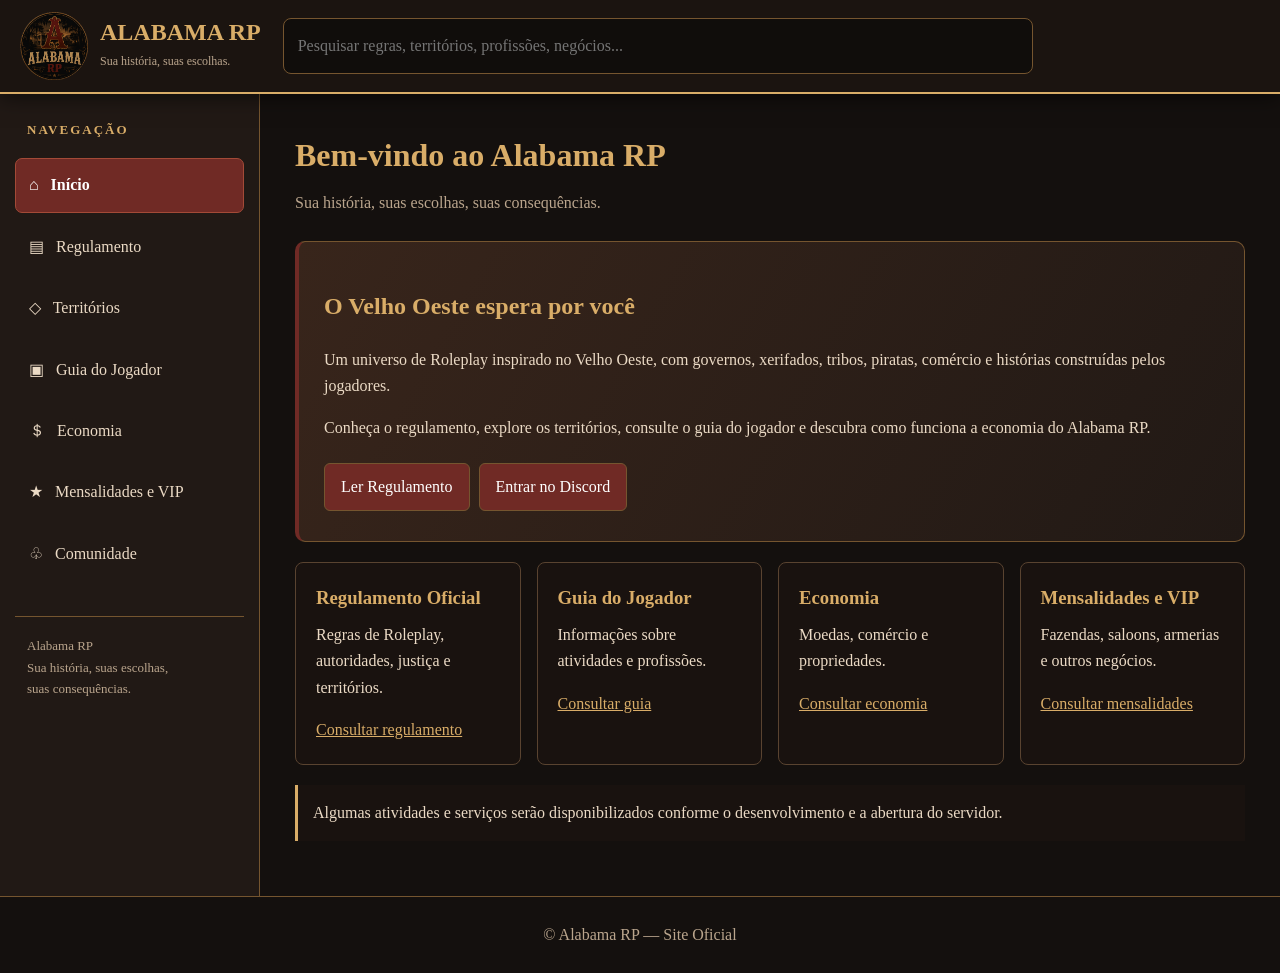
==== commit 5e4bf0b1: "Update index.html" ====
--- a/index.html
+++ b/index.html
@@ -2,267 +2,13 @@
 <!DOCTYPE html>
 <html lang="pt-BR">
 <head>
-<meta charset="UTF-8">
-<meta name="viewport" content="width=device-width, initial-scale=1">
-<meta name="description" content="Alabama RP - Regulamento oficial, guia do jogador, territórios, economia e mensalidades.">
-<title>Alabama RP | Site Oficial</title>
-
-<style>
-:root {
-  --fundo:#14100e;
-  --painel:#211915;
-  --cartao:#2b211b;
-  --ouro:#d9ad68;
-  --vermelho:#702a25;
-  --texto:#ebdac5;
-  --borda:#75552f;
-  --muted:#baa58d;
-}
-* {box-sizing:border-box}
-body {
-  margin:0;
-  background:var(--fundo);
-  color:var(--texto);
-  font-family:Georgia,serif;
-  line-height:1.65;
-}
-button,input {font:inherit}
-button {cursor:pointer}
-[hidden] {display:none!important}
-a {color:var(--ouro)}
-h1,h2,h3,h4 {color:var(--ouro)}
-h3 {margin-bottom:8px}
-p {margin-top:8px}
-.topo {
-  position:sticky;
-  top:0;
-  z-index:20;
-  background:#1b1410;
-  border-bottom:2px solid var(--ouro);
-  box-shadow:0 4px 20px #0008;
-}
-.topo-interno {
-  max-width:1500px;
-  margin:auto;
-  padding:12px 20px;
-  display:flex;
-  align-items:center;
-  gap:22px;
-}
-.marca {
-  display:flex;
-  align-items:center;
-  gap:12px;
-  min-width:235px;
-}
-.marca img {
-  width:68px;
-  height:68px;
-  object-fit:contain;
-}
-.marca h1 {
-  font-size:1.5rem;
-  margin:0;
-  line-height:1.2;
-}
-.marca small {
-  color:var(--muted);
-  font-size:12px;
-}
-.pesquisa {
-  flex:1;
-  position:relative;
-  max-width:750px;
-}
-.pesquisa input {
-  width:100%;
-  padding:14px;
-  color:white;
-  background:#100d0b;
-  border:1px solid var(--borda);
-  border-radius:8px;
-  outline:none;
-}
-.pesquisa input:focus {border-color:var(--ouro)}
-.resultados {
-  position:absolute;
-  top:calc(100% + 8px);
-  left:0;
-  right:0;
-  max-height:350px;
-  overflow:auto;
-  background:var(--painel);
-  border:1px solid var(--borda);
-  border-radius:8px;
-  box-shadow:0 12px 30px #000a;
-}
-.resultado {
-  display:block;
-  width:100%;
-  padding:12px;
-  text-align:left;
-  background:transparent;
-  border:0;
-  border-bottom:1px solid #493528;
-  color:var(--texto);
-}
-.resultado:hover {background:var(--vermelho)}
-.resultado strong {display:block;color:var(--ouro)}
-.resultado small {color:var(--muted)}
-.botao-menu {
-  display:none;
-  padding:10px;
-  background:var(--vermelho);
-  color:white;
-  border:1px solid var(--borda);
-  border-radius:6px;
-}
-.estrutura {
-  display:grid;
-  grid-template-columns:260px minmax(0,1fr);
-  max-width:1500px;
-  margin:auto;
-  min-height:calc(100vh - 100px);
-}
-.lateral {
-  padding:25px 15px;
-  background:var(--painel);
-  border-right:1px solid var(--borda);
-}
-.lateral h2 {
-  font-size:13px;
-  letter-spacing:2px;
-  text-transform:uppercase;
-  margin:0 12px 18px;
-}
-.menu {
-  display:flex;
-  flex-direction:column;
-  gap:7px;
-}
-.menu button {
-  width:100%;
-  text-align:left;
-  padding:13px;
-  border:1px solid transparent;
-  border-radius:7px;
-  background:transparent;
-  color:var(--texto);
-}
-.menu button:hover {
-  background:var(--cartao);
-  border-color:var(--borda);
-}
-.menu button.ativo {
-  background:var(--vermelho);
-  border-color:#a34a37;
-  color:white;
-  font-weight:bold;
-}
-.lateral-rodape {
-  margin-top:35px;
-  padding:18px 12px;
-  border-top:1px solid var(--borda);
-  color:var(--muted);
-  font-size:13px;
-}
-.conteudo {
-  min-width:0;
-  padding:35px;
-}
-.pagina {
-  max-width:1080px;
-  margin:auto;
-}
-.titulo-pagina {
-  font-size:2rem;
-  margin:0;
-}
-.subtitulo {
-  color:var(--muted);
-  margin-bottom:25px;
-}
-.painel {
-  background:var(--painel);
-  border:1px solid var(--borda);
-  border-radius:10px;
-  padding:25px;
-  margin-bottom:20px;
-}
-.destaque {
-  background:linear-gradient(120deg,#38251b,var(--painel));
-  border-left:4px solid var(--vermelho);
-}
-.grade {
-  display:grid;
-  grid-template-columns:repeat(auto-fit,minmax(225px,1fr));
-  gap:16px;
-  margin:20px 0;
-}
-.cartao {
-  padding:20px;
-  background:#19120f;
-  border:1px solid #594330;
-  border-radius:8px;
-}
-.cartao h3 {margin-top:0}
-.aviso {
-  padding:15px;
-  background:#19120f;
-  border-left:3px solid var(--ouro);
-  margin:20px 0;
-}
-.regra {
-  border-bottom:1px solid #594330;
-  padding:18px 0;
-}
-.regra:last-child {border-bottom:0}
-.regra h3 {margin-top:0}
-.regra ul {padding-left:23px}
-.regra li {margin:7px 0}
-.etiqueta {
-  display:inline-block;
-  padding:4px 10px;
-  background:#392820;
-  color:var(--ouro);
-  border:1px solid var(--borda);
-  border-radius:5px;
-  font-size:13px;
-}
-.botao {
-  display:inline-block;
-  padding:10px 16px;
-  border:1px solid var(--borda);
-  border-radius:6px;
-  background:var(--vermelho);
-  color:white;
-  text-decoration:none;
-  margin:5px 5px 5px 0;
-}
-.botao:hover {background:#91392e}
-.rodape {
-  text-align:center;
-  color:var(--muted);
-  border-top:1px solid var(--borda);
-  padding:25px;
-}
-@media(max-width:850px) {
-  .topo-interno {flex-wrap:wrap;gap:10px}
-  .marca {min-width:0;flex:1}
-  .marca img {width:50px;height:50px}
-  .marca h1 {font-size:1.2rem}
-  .pesquisa {order:3;flex-basis:100%;max-width:none}
-  .botao-menu {display:block}
-  .estrutura {display:block}
-  .lateral {display:none;border-right:0}
-  .lateral.aberta {display:block}
-  .conteudo {padding:20px 15px}
-  .painel {padding:18px}
-  .titulo-pagina {font-size:1.6rem}
-}
-</style>
+  <meta charset="UTF-8">
+  <meta name="viewport" content="width=device-width, initial-scale=1">
+  <meta name="description" content="Alabama RP - Servidor de Roleplay no Velho Oeste.">
+  <title>Alabama RP | Início</title>
+  <link rel="stylesheet" href="estilo.css">
+  <script src="script.js" defer></script>
 </head>
-
 <body>
 
 <header class="topo">
@@ -289,817 +35,90 @@
 </header>
 
 <div class="estrutura">
+  <aside class="lateral" id="menuLateral">
+    <h2>Navegação</h2>
 
-<aside class="lateral" id="menuLateral">
-  <h2>Navegação</h2>
-  <nav class="menu" aria-label="Menu principal">
-    <button data-pagina="inicio">⌂ &nbsp; Início</button>
-    <button data-pagina="regras">▤ &nbsp; Regulamento</button>
-    <button data-pagina="territorios">◇ &nbsp; Territórios</button>
-    <button data-pagina="guia">▣ &nbsp; Guia do Jogador</button>
-    <button data-pagina="economia">＄ &nbsp; Economia</button>
-    <button data-pagina="mensalidades">★ &nbsp; Mensalidades e VIP</button>
-    <button data-pagina="comunidade">♧ &nbsp; Comunidade</button>
-  </nav>
+    <nav class="menu" aria-label="Menu principal">
+      <a href="index.html">⌂ &nbsp; Início</a>
+      <a href="regulamento.html">▤ &nbsp; Regulamento</a>
+      <a href="territorios.html">◇ &nbsp; Territórios</a>
+      <a href="guia.html">▣ &nbsp; Guia do Jogador</a>
+      <a href="economia.html">＄ &nbsp; Economia</a>
+      <a href="mensalidades.html">★ &nbsp; Mensalidades e VIP</a>
+      <a href="comunidade.html">♧ &nbsp; Comunidade</a>
+    </nav>
 
-  <div class="lateral-rodape">
-    Alabama RP<br>
-    Sua história, suas escolhas,<br>
-    suas consequências.
-  </div>
-</aside>
+    <div class="lateral-rodape">
+      Alabama RP<br>
+      Sua história, suas escolhas,<br>
+      suas consequências.
+    </div>
+  </aside>
 
-<main class="conteudo">
+  <main class="conteudo">
+    <section class="pagina" id="inicio">
+      <h2 class="titulo-pagina">Bem-vindo ao Alabama RP</h2>
+      <p class="subtitulo">Sua história, suas escolhas, suas consequências.</p>
 
-<!-- INÍCIO -->
-<section class="pagina" id="inicio">
-  <h2 class="titulo-pagina">Bem-vindo ao Alabama RP</h2>
-  <p class="subtitulo">Sua história, suas escolhas, suas consequências.</p>
+      <div class="painel destaque">
+        <h2>O Velho Oeste espera por você</h2>
+        <p>
+          Um universo de Roleplay inspirado no Velho Oeste,
+          com governos, xerifados, tribos, piratas,
+          comércio e histórias construídas pelos jogadores.
+        </p>
+        <p>
+          Conheça o regulamento, explore os territórios,
+          consulte o guia do jogador e descubra
+          como funciona a economia do Alabama RP.
+        </p>
 
-  <div class="painel destaque">
-    <h2>O Velho Oeste espera por você</h2>
-    <p>
-      Um universo de Roleplay inspirado no Velho Oeste,
-      com governos, xerifados, tribos, piratas,
-      comércio e histórias construídas pelos jogadores.
-    </p>
-    <p>
-      Conheça o regulamento, explore os territórios,
-      consulte o guia do jogador e descubra
-      como funciona a economia do Alabama RP.
-    </p>
-  </div>
+        <a class="botao" href="regulamento.html">
+          Ler Regulamento
+        </a>
+        <a class="botao" href="https://discord.gg/YhVTENFm2B"
+           target="_blank" rel="noopener noreferrer">
+          Entrar no Discord
+        </a>
+      </div>
 
-  <div class="grade">
-    <div class="cartao">
-      <h3>Regulamento Oficial</h3>
-      <p>Regras de Roleplay, autoridades, justiça e territórios.</p>
-    </div>
-    <div class="cartao">
-      <h3>Guia do Jogador</h3>
-      <p>Informações sobre atividades e profissões.</p>
-    </div>
-    <div class="cartao">
-      <h3>Economia</h3>
-      <p>Moedas, comércio e propriedades.</p>
-    </div>
-    <div class="cartao">
-      <h3>Mensalidades e VIP</h3>
-      <p>Fazendas, saloons, armerias e outros negócios.</p>
-    </div>
-  </div>
+      <div class="grade">
+        <div class="cartao">
+          <h3>Regulamento Oficial</h3>
+          <p>Regras de Roleplay, autoridades, justiça e territórios.</p>
+          <a href="regulamento.html">Consultar regulamento</a>
+        </div>
 
-  <div class="aviso">
-    Algumas atividades e serviços serão disponibilizados
-    conforme o desenvolvimento e a abertura do servidor.
-  </div>
-</section>
+        <div class="cartao">
+          <h3>Guia do Jogador</h3>
+          <p>Informações sobre atividades e profissões.</p>
+          <a href="guia.html">Consultar guia</a>
+        </div>
 
-<!-- REGULAMENTO -->
-<section class="pagina" id="regras" hidden>
-  <h2 class="titulo-pagina">Regulamento Oficial</h2>
-  <p class="subtitulo">Normas de Roleplay e organização do Alabama RP.</p>
+        <div class="cartao">
+          <h3>Economia</h3>
+          <p>Moedas, comércio e propriedades.</p>
+          <a href="economia.html">Consultar economia</a>
+        </div>
 
-  <div class="aviso">
-    Leia as regras antes de participar.
-    Este texto reúne as normas definidas para o projeto.
-    A publicação e a aplicação definitiva dependem
-    da revisão administrativa antes da abertura.
-  </div>
+        <div class="cartao">
+          <h3>Mensalidades e VIP</h3>
+          <p>Fazendas, saloons, armerias e outros negócios.</p>
+          <a href="mensalidades.html">Consultar mensalidades</a>
+        </div>
+      </div>
 
-  <div class="painel">
-
-    <article class="regra">
-      <h3>1. Regras gerais de Roleplay</h3>
-      <ul>
-        <li>É proibido Metagaming: utilizar informações externas ao personagem.</li>
-        <li>É proibido Powergaming: forçar ações impossíveis ou sem possibilidade de reação adequada.</li>
-        <li>São proibidos RDM, VDM e Combat Logging.</li>
-        <li>É proibido utilizar cheats, exploits ou programas para obter vantagens ilegítimas.</li>
-        <li>O jogador deve respeitar o Fear RP e valorizar a vida do personagem.</li>
-        <li>As ações devem manter coerência com a história e o contexto do servidor.</li>
-      </ul>
-    </article>
-
-    <article class="regra">
-      <h3>2. Morte, memória e continuidade do RP</h3>
-      <ul>
-        <li>O personagem deve respeitar as consequências das situações de morte ou inconsciência.</li>
-        <li>Não é permitido utilizar lembranças de situações que o personagem não poderia recordar.</li>
-        <li>Atendimentos médicos e retornos ao RP devem respeitar o sistema e as regras de memória aplicáveis.</li>
-        <li>É proibido utilizar a morte do personagem como justificativa para vingança baseada em informações indevidas.</li>
-      </ul>
-    </article>
-
-    <article class="regra">
-      <h3>3. Territórios e segurança</h3>
-      <ul>
-        <li><strong>Blackwater:</strong> área sob administração exclusiva da equipe do servidor, protegida permanentemente, salvo eventos oficiais autorizados.</li>
-        <li><strong>Zona Legal:</strong> cidades protegidas; roubos nas áreas externas conforme o horário permitido, das 20h às 6h do jogo.</li>
-        <li><strong>Zona Vermelha:</strong> região de maior risco, incluindo Tumbleweed, Armadillo e McFarlane's Ranch, sujeita a conflitos e roubos conforme suas regras.</li>
-        <li><strong>Zona Azul:</strong> comunidades e aldeias culturais protegidas, com regras próprias; roubos externos no horário permitido.</li>
-        <li><strong>Guarma:</strong> território de piratas, com organização e regras próprias.</li>
-        <li>As normas locais não autorizam descumprir regras gerais de Roleplay.</li>
-      </ul>
-    </article>
-
-    <article class="regra">
-      <h3>4. Propriedades e fazendas</h3>
-      <ul>
-        <li>Propriedades privadas possuem proteção conforme as regras territoriais.</li>
-        <li>Não é permitido utilizar uma propriedade para escapar artificialmente de uma ação de RP já iniciada.</li>
-        <li>Na Zona Legal, buscas em propriedades dependem de autorização judicial de Blackwater, ressalvadas situações de perseguição direta previstas nas regras.</li>
-        <li>Na defesa de fazendas ilegais da Zona Vermelha ou Guarma, deve existir pelo menos um defensor a mais que o número de invasores.</li>
-        <li>Nessas disputas, são permitidas somente pistolas e revólveres, salvo acordo específico entre os representantes envolvidos.</li>
-        <li>Não é permitido tomar a titularidade de uma propriedade apenas pela vitória em uma guerra ou combate.</li>
-      </ul>
-    </article>
-
-    <article class="regra">
-      <h3>5. Bandos, tribos, facções e piratas</h3>
-      <ul>
-        <li>O limite máximo é de 10 jogadores por grupo organizado.</li>
-        <li>Os grupos devem registrar seus uniformes oficiais.</li>
-        <li>Alterações de uniformes devem ser comunicadas pelos canais oficiais.</li>
-        <li>O reconhecimento de um grupo pelo uniforme depende das condições estabelecidas em RP.</li>
-        <li>Após uma derrota que permita reconhecimento, a alteração oficial do uniforme exige espera de 48 horas reais.</li>
-        <li>Uma nova derrota reinicia o período de 48 horas.</li>
-      </ul>
-    </article>
-
-    <article class="regra">
-      <h3>6. Xerifados e jurisdição</h3>
-      <ul>
-        <li>Cada xerifado poderá possuir até 10 integrantes: 1 Xerife, 1 Subxerife, 2 Sargentos e 6 Oficiais.</li>
-        <li>Todos os integrantes podem patrulhar, intervir e realizar prisões dentro de sua jurisdição.</li>
-        <li>Cada cidade deverá utilizar a identificação e a cor de uniforme determinadas para seu xerifado.</li>
-        <li>O xerifado atua dentro da jurisdição de sua cidade. Valentine e Rhodes, por exemplo, possuem jurisdições separadas.</li>
-        <li>Uma perseguição direta pode continuar conforme as regras específicas, mas não concede autoridade policial permanente fora da jurisdição.</li>
-        <li>O pedido de autorização a Blackwater para continuar uma busca fora da jurisdição deve respeitar o prazo de até 2 horas reais desde a travessia.</li>
-        <li>Uma ordem judicial de Blackwater deverá ser executada pelo xerifado competente da localidade.</li>
-        <li>O xerife de outra cidade poderá cooperar quando a perseguição entrar em sua própria jurisdição.</li>
-        <li>Os xerifados da Zona Legal não possuem autoridade policial automática sobre Zona Vermelha, Zona Azul ou Guarma.</li>
-      </ul>
-    </article>
-
-    <article class="regra">
-      <h3>7. Prisões, antecedentes e justiça</h3>
-      <ul>
-        <li>Todas as prisões deverão ser registradas com motivo, responsável e pena aplicada.</li>
-        <li>Os registros constituem antecedentes do personagem.</li>
-        <li>Antecedentes não aumentam automaticamente uma pena; sua relevância depende de decisão judicial.</li>
-        <li>Xerifes, Subxerifes, Sargentos e o Judiciário de Blackwater podem consultar antecedentes conforme suas atribuições.</li>
-        <li>Oficiais não possuem acesso direto ao histórico completo.</li>
-        <li>O cidadão pode solicitar seus próprios antecedentes às autoridades competentes.</li>
-        <li>Somente o Judiciário de Blackwater pode corrigir ou eliminar registros de antecedentes.</li>
-        <li>Sisika depende de determinação judicial ou das condições previstas para roubos a bancos.</li>
-      </ul>
-    </article>
-
-    <article class="regra">
-      <h3>8. Julgamentos e júri</h3>
-      <ul>
-        <li>O Judiciário de Blackwater é responsável pelos processos judiciais previstos no regulamento.</li>
-        <li>Acusações que dependam de investigação, incluindo corrupção e abuso de autoridade, exigem julgamento com júri nas condições estabelecidas.</li>
-        <li>O júri será composto por 5 jurados titulares e um suplente separado.</li>
-        <li>Na seleção, serão apresentados 7 candidatos, com direito de recusa conforme o procedimento judicial.</li>
-        <li>A decisão de culpabilidade exige maioria de pelo menos 3 dos 5 jurados.</li>
-        <li>O juiz conduz o julgamento e determina a pena aplicável.</li>
-        <li>Advogados devem cumprir os requisitos de habilitação de Blackwater.</li>
-        <li>O acusado poderá ser representado conforme o procedimento aplicável.</li>
-      </ul>
-    </article>
-
-    <article class="regra">
-      <h3>9. Recursos e revisão judicial</h3>
-      <ul>
-        <li>Recursos deverão ser apresentados em até 24 horas reais.</li>
-        <li>O recurso depende de novas provas relevantes ou de irregularidades processuais.</li>
-        <li>A apresentação de recurso não suspende automaticamente todas as penas.</li>
-        <li>Nos casos previstos para condenação de juiz corrupto, um recurso válido suspende a execução até sua análise.</li>
-        <li>Compensações por decisões indevidas não são automáticas.</li>
-        <li>Antecedentes invalidados deverão ser corrigidos ou anotados pelo Judiciário.</li>
-      </ul>
-    </article>
-
-    <article class="regra">
-      <h3>10. Corrupção e abuso de autoridade</h3>
-      <ul>
-        <li>Autoridades policiais poderão sofrer investigação, suspensão, destituição ou outras sanções.</li>
-        <li>Policiais destituídos judicialmente por corrupção ficam impedidos de retornar aos xerifados da Zona Legal.</li>
-        <li>Um juiz acusado de corrupção deverá ser julgado por outro juiz, com júri e participação administrativa conforme o procedimento.</li>
-        <li>A condenação judicial por corrupção poderá resultar na pena definitiva prevista no regulamento, respeitando o período de recurso.</li>
-        <li>Denúncias feitas de boa-fé devem ser protegidas.</li>
-        <li>Acusações deliberadamente falsas também poderão gerar consequências em RP.</li>
-      </ul>
-    </article>
-
-    <article class="regra">
-      <h3>11. Roubos oficiais: lojas, igrejas e bancos</h3>
-      <ul>
-        <li><strong>Loja:</strong> 1 a 2 assaltantes, até 3 policiais, sem reféns e apenas pistolas ou revólveres.</li>
-        <li><strong>Igreja:</strong> 2 a 5 assaltantes, até 6 policiais e 1 refém real. Os assaltantes escolhem entre local do confronto ou armamento; a polícia decide o outro elemento.</li>
-        <li><strong>Banco:</strong> 5 a 9 assaltantes, até 10 policiais, sem reféns e com armamento livre.</li>
-        <li>É obrigatória a negociação do início da ação, incluindo condições e horário acordado.</li>
-        <li>Não é permitido iniciar disparos antes do momento negociado.</li>
-        <li>Nas igrejas e bancos, policiais locais em serviço podem solicitar reforços, respeitando o limite total.</li>
-        <li>Se os assaltantes perderem, a polícia poderá confiscar todas as armas e todo o dinheiro sujo que estiverem carregando.</li>
-        <li>Dinheiro limpo e valores armazenados não são confiscados simplesmente pela derrota.</li>
-        <li>As condições de vitória, fuga, rendição e apreensão devem respeitar as regras oficiais da ação.</li>
-      </ul>
-    </article>
-
-    <article class="regra">
-      <h3>12. Roubos a túmulos e cemitérios</h3>
-      <ul>
-        <li>Até 5 ladrões podem participar juntos da atividade.</li>
-        <li>A perseguição começa quando a polícia anuncia sua presença e o ladrão inicia a fuga.</li>
-        <li>Com 1 policial: o policial poderá utilizar o laço após 30 segundos; o ladrão, após 45 segundos.</li>
-        <li>Com 2 policiais: o laço policial é permitido após 60 segundos; o do ladrão, após 75 segundos.</li>
-        <li>Cada ladrão deverá agir somente contra seu perseguidor designado.</li>
-        <li>Quando houver vários fugitivos, as fugas deverão ocorrer em direções opostas.</li>
-        <li>Um policial amarrado deverá aguardar o tempo regulamentar de 60 segundos.</li>
-        <li>A perseguição respeita os limites de jurisdição.</li>
-        <li>O uso de máscara impede reconhecimento automático sem provas válidas dentro do RP.</li>
-      </ul>
-    </article>
-
-    <article class="regra">
-      <h3>13. Moedas, comércio e identificação</h3>
-      <ul>
-        <li>Existem três categorias econômicas: dinheiro limpo, dinheiro sujo e moeda cultural.</li>
-        <li>O dinheiro limpo corresponde às atividades econômicas da Zona Legal.</li>
-        <li>O dinheiro sujo está relacionado às atividades da Zona Vermelha e Guarma.</li>
-        <li>A moeda cultural é utilizada nas comunidades da Zona Azul.</li>
-        <li>Comércios oficiais identificados no mapa aceitam a moeda de sua região.</li>
-        <li>Negociações entre jogadores podem utilizar a moeda escolhida pelo vendedor.</li>
-        <li>Portar dinheiro sujo na Zona Legal é ilegal e poderá resultar em confisco do valor carregado.</li>
-        <li>Identidades falsas podem existir como elemento de RP, mas não criam direitos legais de propriedade.</li>
-      </ul>
-    </article>
-
-    <article class="regra">
-      <h3>14. Leis gerais da Zona Legal</h3>
-      <ul>
-        <li>A criação ou modificação de uma lei geral exige unanimidade dos prefeitos das cidades da Zona Legal.</li>
-        <li>Na ausência de um prefeito, poderá participar o representante autorizado conforme as regras locais.</li>
-        <li>A revogação de uma lei geral poderá ocorrer por maioria simples.</li>
-        <li>Os votos deverão ser públicos e identificados.</li>
-        <li>As alterações deverão ser publicadas oficialmente.</li>
-        <li>Novas leis não possuem efeito retroativo.</li>
-      </ul>
-    </article>
-
-    <article class="regra">
-      <h3>15. Leis municipais da Zona Legal</h3>
-      <ul>
-        <li>Leis municipais poderão ser propostas pelo prefeito, vice-prefeito ou cidadãos com apoio mínimo de 20% dos eleitores habilitados.</li>
-        <li>A votação terá duração de 48 horas reais.</li>
-        <li>O voto será secreto.</li>
-        <li>A aprovação exige votos favoráveis de mais de 50% de todos os eleitores habilitados, e não apenas dos participantes.</li>
-        <li>A aplicação depende da aprovação administrativa final prevista no sistema.</li>
-        <li>Leis municipais não poderão contrariar normas superiores.</li>
-        <li>A revogação seguirá o procedimento correspondente.</li>
-      </ul>
-    </article>
-
-    <article class="regra">
-      <h3>16. Leis da Zona Vermelha</h3>
-      <ul>
-        <li>As cidades da Zona Vermelha possuem autoridades e governos próprios.</li>
-        <li>Leis gerais da região exigem unanimidade dos líderes das três cidades.</li>
-        <li>Cada cidade poderá estabelecer suas normas locais.</li>
-        <li>As normas locais não poderão contrariar regras gerais do servidor.</li>
-      </ul>
-    </article>
-
-    <article class="regra">
-      <h3>17. Leis da Zona Azul</h3>
-      <ul>
-        <li>Tribus e comunidades possuem autonomia de organização interna.</li>
-        <li>Leis gerais da Zona Azul exigem unanimidade dos líderes das comunidades participantes.</li>
-        <li>Cada comunidade poderá manter regras culturais e administrativas próprias.</li>
-        <li>As normas devem respeitar as regras gerais de Roleplay.</li>
-      </ul>
-    </article>
-
-    <article class="regra">
-      <h3>18. Leis de Guarma</h3>
-      <ul>
-        <li>Guarma possui organização própria de tripulações piratas.</li>
-        <li>Leis gerais exigem unanimidade dos capitães.</li>
-        <li>Cada bando possui um voto, independentemente da quantidade de integrantes.</li>
-        <li>Tripulações podem definir normas internas.</li>
-        <li>O limite máximo de 10 jogadores por grupo permanece aplicável.</li>
-      </ul>
-    </article>
-
-    <article class="regra">
-      <h3>19. Residência e propriedade</h3>
-      <ul>
-        <li>Cada personagem poderá manter apenas uma residência oficial registrada.</li>
-        <li>A mudança de residência entre regiões deverá respeitar a espera de 30 dias reais.</li>
-        <li>Antes da mudança, o personagem deverá abrir mão das propriedades da região anterior.</li>
-        <li>Após a mudança regular, poderá adquirir propriedades na nova região conforme as regras.</li>
-        <li>As restrições de propriedade não impedem atividades de trabalhadores que não sejam proprietários.</li>
-        <li>Residentes da Zona Legal e da Zona Vermelha não poderão manter registros residenciais simultâneos nas duas regiões.</li>
-      </ul>
-    </article>
-
-    <article class="regra">
-      <h3>20. Mensalidades de propriedades e negócios</h3>
-      <ul>
-        <li>Propriedades e negócios disponibilizados por mensalidade não exigem pagamento inicial de aquisição separado da mensalidade.</li>
-        <li>O pagamento mensal mantém o direito de utilização e a titularidade durante o período contratado.</li>
-        <li>Após o vencimento, haverá tolerância de 72 horas reais.</li>
-        <li>Durante a tolerância, o proprietário poderá continuar utilizando o estabelecimento.</li>
-        <li>Após 72 horas sem regularização, a titularidade será perdida automaticamente e o estabelecimento retornará à administração.</li>
-        <li>Os valores serão anunciados oficialmente fora do RP.</li>
-        <li>Aumentos de preço deverão ser anunciados previamente, respeitando o ciclo anterior nas condições definidas.</li>
-        <li>A devolução voluntária de uma propriedade não gera reembolso automático.</li>
-      </ul>
-    </article>
-
-    <article class="regra">
-      <h3>21. Autoridade do proprietário do servidor</h3>
-      <ul>
-        <li>O proprietário do Alabama RP possui autoridade administrativa final sobre o projeto.</li>
-        <li>Poderá revogar normas gerais ou locais.</li>
-        <li>A revogação administrativa não depende de aprovação legislativa ou judicial dentro do RP.</li>
-        <li>As alterações deverão ser comunicadas oficialmente aos jogadores.</li>
-      </ul>
-    </article>
-
-    <article class="regra">
-      <h3>22. Disposições finais</h3>
-      <ul>
-        <li>Todos os jogadores devem conhecer e respeitar o regulamento oficial.</li>
-        <li>As regras gerais prevalecem sobre normas locais incompatíveis.</li>
-        <li>Casos não previstos serão analisados pela administração conforme os princípios do servidor.</li>
-        <li>Atualizações entrarão em vigor após publicação oficial, respeitando as condições específicas de cada norma.</li>
-        <li>A equipe administrativa poderá aplicar medidas proporcionais às infrações comprovadas.</li>
-      </ul>
-    </article>
-
-  </div>
-</section>
-
-<!-- TERRITÓRIOS -->
-<section class="pagina" id="territorios" hidden>
-  <h2 class="titulo-pagina">Territórios</h2>
-  <p class="subtitulo">Regiões, governos e autoridades do Alabama RP.</p>
-
-  <div class="grade">
-    <div class="cartao">
-      <h3>Zona Legal</h3>
-      <p>
-        Cidades com prefeitos, xerifados, eleições,
-        legislação e sistema judicial de Blackwater.
-      </p>
-    </div>
-    <div class="cartao">
-      <h3>Zona Vermelha</h3>
-      <p>
-        Armadillo, Tumbleweed e McFarlane's Ranch.
-        Territórios de bandos e disputas de poder.
-      </p>
-    </div>
-    <div class="cartao">
-      <h3>Zona Azul</h3>
-      <p>
-        Territórios culturais de tribos e comunidades,
-        com líderes e tradições próprias.
-      </p>
-    </div>
-    <div class="cartao">
-      <h3>Guarma</h3>
-      <p>
-        Região de piratas, capitães e tripulações
-        com regras próprias de organização.
-      </p>
-    </div>
-    <div class="cartao">
-      <h3>Blackwater</h3>
-      <p>
-        Região sob administração exclusiva da equipe
-        do servidor e referência do sistema judicial.
-      </p>
-    </div>
-  </div>
-
-  <div class="painel">
-    <h2>Governos e autoridades</h2>
-    <p>
-      A Zona Legal utiliza eleições e governos municipais.
-      A Zona Vermelha possui líderes próprios.
-      A Zona Azul é organizada por suas comunidades,
-      enquanto Guarma possui capitães piratas.
-    </p>
-    <p>
-      A autoridade policial da Zona Legal é limitada
-      à jurisdição correspondente, salvo as condições
-      de cooperação e autorização judicial.
-    </p>
-  </div>
-</section>
-
-<!-- GUIA DO JOGADOR -->
-<section class="pagina" id="guia" hidden>
-  <h2 class="titulo-pagina">Guia do Jogador</h2>
-  <p class="subtitulo">
-    Informações para começar e desenvolver sua história.
-  </p>
-
-  <div class="painel destaque">
-    <h2>Primeiros passos</h2>
-    <p>
-      Antes de iniciar sua jornada, leia o regulamento,
-      conheça os territórios e escolha como deseja
-      desenvolver seu personagem.
-    </p>
-    <p>
-      Os tutoriais operacionais serão atualizados conforme
-      os sistemas forem instalados e testados no servidor.
-    </p>
-  </div>
-
-  <div class="grade">
-    <div class="cartao">
-      <h3>Agricultura</h3>
-      <p>Informações sobre cultivo, produção e atividades rurais.</p>
-      <span class="etiqueta">Tutorial em preparação</span>
-    </div>
-    <div class="cartao">
-      <h3>Mineração</h3>
-      <p>Informações sobre extração de minérios e recursos.</p>
-      <span class="etiqueta">Tutorial em preparação</span>
-    </div>
-    <div class="cartao">
-      <h3>Profissões</h3>
-      <p>Guia de trabalhos e atividades disponíveis.</p>
-      <span class="etiqueta">Tutorial em preparação</span>
-    </div>
-    <div class="cartao">
-      <h3>Criação de Personagem</h3>
-      <p>Identidade, residência, história e integração ao RP.</p>
-      <span class="etiqueta">Tutorial em preparação</span>
-    </div>
-    <div class="cartao">
-      <h3>Comércio</h3>
-      <p>Compra, venda e negociação entre jogadores.</p>
-      <span class="etiqueta">Tutorial em preparação</span>
-    </div>
-    <div class="cartao">
-      <h3>Propriedades</h3>
-      <p>Funcionamento de fazendas e estabelecimentos.</p>
-      <span class="etiqueta">Tutorial em preparação</span>
-    </div>
-    <div class="cartao">
-      <h3>Xerifados</h3>
-      <p>Organização, hierarquia e jurisdição policial.</p>
-      <span class="etiqueta">Informações no regulamento</span>
-    </div>
-    <div class="cartao">
-      <h3>Tribos e Piratas</h3>
-      <p>Organização cultural e regras dos grupos.</p>
-      <span class="etiqueta">Informações no regulamento</span>
-    </div>
-  </div>
-</section>
-
-<!-- ECONOMIA -->
-<section class="pagina" id="economia" hidden>
-  <h2 class="titulo-pagina">Economia</h2>
-  <p class="subtitulo">Sistema econômico e moedas do Alabama RP.</p>
-
-  <div class="grade">
-    <div class="cartao">
-      <h3>Dinheiro Limpo</h3>
-      <p>
-        Moeda das atividades legais e dos estabelecimentos
-        da Zona Legal.
-      </p>
-    </div>
-    <div class="cartao">
-      <h3>Dinheiro Sujo</h3>
-      <p>
-        Moeda associada às atividades da Zona Vermelha
-        e Guarma. Seu porte na Zona Legal é ilegal.
-      </p>
-    </div>
-    <div class="cartao">
-      <h3>Moeda Cultural</h3>
-      <p>
-        Moeda destinada às comunidades e às atividades
-        econômicas da Zona Azul.
-      </p>
-    </div>
-  </div>
-
-  <div class="painel">
-    <h2>Comércio e negociação</h2>
-    <p>
-      Os estabelecimentos oficiais identificados no mapa
-      utilizarão a moeda correspondente à sua região.
-    </p>
-    <p>
-      Em negociações entre jogadores, o vendedor poderá
-      determinar a moeda aceita.
-    </p>
-  </div>
-
-  <div class="aviso">
-    Objetos, móveis e itens colocáveis dentro do jogo
-    serão adquiridos com dinheiro do próprio jogo,
-    conforme os sistemas implementados.
-  </div>
-</section>
-
-<!-- MENSALIDADES -->
-<section class="pagina" id="mensalidades" hidden>
-  <h2 class="titulo-pagina">Mensalidades e VIP</h2>
-  <p class="subtitulo">
-    Propriedades, estabelecimentos e serviços do Alabama RP.
-  </p>
-
-  <div class="aviso">
-    As contratações ainda não estão disponíveis.
-    Os pagamentos serão configurados futuramente
-    na plataforma Tebex.
-  </div>
-
-  <div class="grade">
-    <div class="cartao">
-      <h3>VIP</h3>
-      <p>Planos e benefícios ainda em definição.</p>
-      <span class="etiqueta">Em preparação</span>
-    </div>
-    <div class="cartao">
-      <h3>Fazendas</h3>
-      <p>Utilização de propriedades rurais por mensalidade.</p>
-      <span class="etiqueta">Preço a definir</span>
-    </div>
-    <div class="cartao">
-      <h3>Saloons</h3>
-      <p>Utilização de estabelecimentos por mensalidade.</p>
-      <span class="etiqueta">Preço a definir</span>
-    </div>
-    <div class="cartao">
-      <h3>Armerias</h3>
-      <p>Utilização de estabelecimentos por mensalidade.</p>
-      <span class="etiqueta">Preço a definir</span>
-    </div>
-    <div class="cartao">
-      <h3>Outros Negócios</h3>
-      <p>Novas categorias conforme a disponibilidade do servidor.</p>
-      <span class="etiqueta">Em preparação</span>
-    </div>
-  </div>
-
-  <div class="painel">
-    <h2>Como funcionam as mensalidades?</h2>
-    <p>
-      O jogador paga a mensalidade para manter
-      o direito de utilização do estabelecimento.
-    </p>
-
-    <h3>Pagamento em dia</h3>
-    <p>
-      O jogador continua utilizando normalmente
-      a propriedade ou o negócio.
-    </p>
-
-    <h3>Pagamento vencido</h3>
-    <p>
-      Começa um período de tolerância de
-      <strong>72 horas reais</strong>.
-      Durante esse período, o jogador
-      mantém o direito de utilização.
-    </p>
-
-    <h3>Pagamento regularizado</h3>
-    <p>
-      Se o pagamento for confirmado dentro do prazo,
-      o jogador continua utilizando o estabelecimento.
-    </p>
-
-    <h3>Após 72 horas sem pagamento</h3>
-    <p>
-      O sistema retirará automaticamente a titularidade
-      e o direito de utilização do estabelecimento,
-      que retornará à administração.
-    </p>
-  </div>
-
-  <div class="painel">
-    <h2>Itens dentro do jogo</h2>
-    <p>
-      Objetos colocáveis e outros itens de utilização
-      dentro do jogo serão adquiridos com a moeda
-      do próprio servidor, conforme a disponibilidade
-      e as regras de cada sistema.
-    </p>
-  </div>
-
-  <div class="aviso">
-    A verificação automática de pagamentos,
-    a renovação e o controle de propriedades
-    dependerão da integração futura entre Tebex
-    e o servidor Alabama RP.
-  </div>
-</section>
-
-<!-- COMUNIDADE -->
-<section class="pagina" id="comunidade" hidden>
-  <h2 class="titulo-pagina">Comunidade</h2>
-  <p class="subtitulo">Informações e comunicação oficial.</p>
-
-  <div class="painel">
-    <h2>Discord Oficial</h2>
-    <p>
-      O Discord será utilizado para anúncios,
-      comunicação da comunidade e publicação
-      de informações importantes.
-    </p>
-    <span class="etiqueta">Link oficial em preparação</span>
-  </div>
-
-  <div class="painel">
-    <h2>Notícias e atualizações</h2>
-    <p>
-      As novidades do servidor, alterações do regulamento
-      e comunicados importantes serão publicados
-      pelos canais oficiais.
-    </p>
-  </div>
-
-  <div class="painel">
-    <h2>Suporte</h2>
-    <p>
-      Os canais de suporte, denúncias e solicitações
-      serão informados antes da abertura oficial.
-    </p>
-  </div>
-</section>
-
-</main>
+      <div class="aviso">
+        Algumas atividades e serviços serão disponibilizados
+        conforme o desenvolvimento e a abertura do servidor.
+      </div>
+    </section>
+  </main>
 </div>
 
 <footer class="rodape">
   © Alabama RP — Site Oficial
 </footer>
 
-<script>
-const paginas = [...document.querySelectorAll(".pagina")];
-const botoes = [...document.querySelectorAll("[data-pagina]")];
-const pesquisa = document.getElementById("pesquisaGlobal");
-const resultados = document.getElementById("resultadosBusca");
-const botaoMenu = document.getElementById("botaoMenu");
-const lateral = document.getElementById("menuLateral");
-
-function mostrarPagina(id, atualizarURL = true) {
-  if (!paginas.some(p => p.id === id)) id = "inicio";
-
-  paginas.forEach(p => {
-    p.hidden = p.id !== id;
-  });
-
-  botoes.forEach(b => {
-    const ativo = b.dataset.pagina === id;
-    b.classList.toggle("ativo", ativo);
-    if (ativo) b.setAttribute("aria-current", "page");
-    else b.removeAttribute("aria-current");
-  });
-
-  if (atualizarURL) {
-    history.replaceState(null, "", "#" + id);
-  }
-
-  resultados.hidden = true;
-  lateral.classList.remove("aberta");
-  botaoMenu.setAttribute("aria-expanded", "false");
-  window.scrollTo(0, 0);
-}
-
-botoes.forEach(b => {
-  b.addEventListener("click", () => {
-    mostrarPagina(b.dataset.pagina);
-  });
-});
-
-botaoMenu.addEventListener("click", () => {
-  const aberta = lateral.classList.toggle("aberta");
-  botaoMenu.setAttribute("aria-expanded", String(aberta));
-});
-
-function normalizar(texto) {
-  return texto.normalize("NFD")
-    .replace(/[\u0300-\u036f]/g, "")
-    .toLocaleLowerCase("pt-BR");
-}
-
-const indice = [];
-
-paginas.forEach(pagina => {
-  const tituloPagina = pagina.querySelector(".titulo-pagina")
-    ?.textContent.trim() || pagina.id;
-
-  indice.push({
-    pagina: pagina.id,
-    titulo: tituloPagina,
-    texto: pagina.textContent.trim(),
-    elemento: null
-  });
-
-  pagina.querySelectorAll(".regra, .cartao, .painel, .aviso")
-    .forEach(elemento => {
-      const titulo = elemento.querySelector("h2,h3")
-        ?.textContent.trim() || tituloPagina;
-
-      indice.push({
-        pagina: pagina.id,
-        titulo,
-        texto: elemento.textContent.trim(),
-        elemento
-      });
-    });
-});
-
-pesquisa.addEventListener("input", () => {
-  const termo = normalizar(pesquisa.value.trim());
-  resultados.replaceChildren();
-
-  if (termo.length < 2) {
-    resultados.hidden = true;
-    return;
-  }
-
-  const encontrados = indice.filter(item =>
-    normalizar(item.texto).includes(termo)
-  ).slice(0, 15);
-
-  if (!encontrados.length) {
-    const aviso = document.createElement("div");
-    aviso.className = "resultado";
-    aviso.textContent = "Nenhum resultado encontrado.";
-    resultados.appendChild(aviso);
-  }
-
-  encontrados.forEach(item => {
-    const botao = document.createElement("button");
-    botao.className = "resultado";
-    botao.type = "button";
-
-    const titulo = document.createElement("strong");
-    titulo.textContent = item.titulo;
-
-    const descricao = document.createElement("small");
-    descricao.textContent =
-      item.texto.replace(/\s+/g, " ").slice(0, 130) + "...";
-
-    botao.append(titulo, descricao);
-
-    botao.addEventListener("click", () => {
-      mostrarPagina(item.pagina);
-      pesquisa.value = "";
-
-      if (item.elemento) {
-        item.elemento.scrollIntoView({
-          behavior: "smooth",
-          block: "center"
-        });
-      }
-    });
-
-    resultados.appendChild(botao);
-  });
-
-  resultados.hidden = false;
-});
-
-pesquisa.addEventListener("keydown", evento => {
-  if (evento.key === "Escape") {
-    resultados.hidden = true;
-  }
-
-  if (evento.key === "Enter") {
-    const primeiro = resultados.querySelector("button.resultado");
-    if (primeiro && !resultados.hidden) primeiro.click();
-  }
-});
-
-document.addEventListener("click", evento => {
-  if (!evento.target.closest(".pesquisa")) {
-    resultados.hidden = true;
-  }
-});
-
-window.addEventListener("hashchange", () => {
-  mostrarPagina(location.hash.slice(1), false);
-});
-
-mostrarPagina(location.hash.slice(1) || "inicio", false);
-</script>
-
 </body>
 </html>
--- a/estilo.css
+++ b/estilo.css
@@ -0,0 +1,388 @@
+
+:root {
+  --fundo: #14100e;
+  --painel: #211915;
+  --painel-claro: #2b211b;
+  --ouro: #d9ad68;
+  --vermelho: #702a25;
+  --texto: #ebdac5;
+  --borda: #75552f;
+  --muted: #baa58d;
+}
+
+* {
+  box-sizing: border-box;
+}
+
+body {
+  margin: 0;
+  background: var(--fundo);
+  color: var(--texto);
+  font-family: Georgia, serif;
+  line-height: 1.65;
+}
+
+button, input {
+  font: inherit;
+}
+
+button {
+  cursor: pointer;
+}
+
+[hidden] {
+  display: none !important;
+}
+
+a {
+  color: var(--ouro);
+}
+
+h1, h2, h3, h4 {
+  color: var(--ouro);
+}
+
+h3 {
+  margin-bottom: 8px;
+}
+
+p {
+  margin-top: 8px;
+}
+
+.topo {
+  position: sticky;
+  top: 0;
+  z-index: 20;
+  background: #1b1410;
+  border-bottom: 2px solid var(--ouro);
+  box-shadow: 0 4px 20px #0008;
+}
+
+.topo-interno {
+  max-width: 1500px;
+  margin: auto;
+  padding: 12px 20px;
+  display: flex;
+  align-items: center;
+  gap: 22px;
+}
+
+.marca {
+  display: flex;
+  align-items: center;
+  gap: 12px;
+  min-width: 235px;
+}
+
+.marca img {
+  width: 68px;
+  height: 68px;
+  object-fit: contain;
+}
+
+.marca h1 {
+  font-size: 1.5rem;
+  margin: 0;
+  line-height: 1.2;
+}
+
+.marca small {
+  color: var(--muted);
+  font-size: 12px;
+}
+
+.pesquisa {
+  flex: 1;
+  position: relative;
+  max-width: 750px;
+}
+
+.pesquisa input {
+  width: 100%;
+  padding: 14px;
+  color: white;
+  background: #100d0b;
+  border: 1px solid var(--borda);
+  border-radius: 8px;
+  outline: none;
+}
+
+.pesquisa input:focus {
+  border-color: var(--ouro);
+}
+
+.resultados {
+  position: absolute;
+  top: calc(100% + 8px);
+  left: 0;
+  right: 0;
+  max-height: 350px;
+  overflow: auto;
+  background: var(--painel);
+  border: 1px solid var(--borda);
+  border-radius: 8px;
+  box-shadow: 0 12px 30px #000a;
+}
+
+.resultado {
+  display: block;
+  width: 100%;
+  padding: 12px;
+  text-align: left;
+  background: transparent;
+  border: 0;
+  border-bottom: 1px solid #493528;
+  color: var(--texto);
+}
+
+.resultado:hover {
+  background: var(--vermelho);
+}
+
+.resultado strong {
+  display: block;
+  color: var(--ouro);
+}
+
+.resultado small {
+  color: var(--muted);
+}
+
+.botao-menu {
+  display: none;
+  padding: 10px;
+  background: var(--vermelho);
+  color: white;
+  border: 1px solid var(--borda);
+  border-radius: 6px;
+}
+
+.estrutura {
+  display: grid;
+  grid-template-columns: 260px minmax(0, 1fr);
+  max-width: 1500px;
+  margin: auto;
+  min-height: calc(100vh - 100px);
+}
+
+.lateral {
+  padding: 25px 15px;
+  background: var(--painel);
+  border-right: 1px solid var(--borda);
+}
+
+.lateral h2 {
+  font-size: 13px;
+  letter-spacing: 2px;
+  text-transform: uppercase;
+  margin: 0 12px 18px;
+}
+
+.menu {
+  display: flex;
+  flex-direction: column;
+  gap: 7px;
+}
+
+.menu a,
+.menu button {
+  display: block;
+  width: 100%;
+  text-align: left;
+  padding: 13px;
+  border: 1px solid transparent;
+  border-radius: 7px;
+  background: transparent;
+  color: var(--texto);
+  text-decoration: none;
+}
+
+.menu a:hover,
+.menu button:hover {
+  background: var(--painel-claro);
+  border-color: var(--borda);
+}
+
+.menu a.ativo,
+.menu button.ativo {
+  background: var(--vermelho);
+  border-color: #a34a37;
+  color: white;
+  font-weight: bold;
+}
+
+.lateral-rodape {
+  margin-top: 35px;
+  padding: 18px 12px;
+  border-top: 1px solid var(--borda);
+  color: var(--muted);
+  font-size: 13px;
+}
+
+.conteudo {
+  min-width: 0;
+  padding: 35px;
+}
+
+.pagina {
+  max-width: 1080px;
+  margin: auto;
+}
+
+.titulo-pagina {
+  font-size: 2rem;
+  margin: 0;
+}
+
+.subtitulo {
+  color: var(--muted);
+  margin-bottom: 25px;
+}
+
+.painel {
+  background: var(--painel);
+  border: 1px solid var(--borda);
+  border-radius: 10px;
+  padding: 25px;
+  margin-bottom: 20px;
+}
+
+.destaque {
+  background: linear-gradient(120deg, #38251b, var(--painel));
+  border-left: 4px solid var(--vermelho);
+}
+
+.grade {
+  display: grid;
+  grid-template-columns: repeat(auto-fit, minmax(225px, 1fr));
+  gap: 16px;
+  margin: 20px 0;
+}
+
+.cartao {
+  padding: 20px;
+  background: #19120f;
+  border: 1px solid #594330;
+  border-radius: 8px;
+}
+
+.cartao h3 {
+  margin-top: 0;
+}
+
+.aviso {
+  padding: 15px;
+  background: #19120f;
+  border-left: 3px solid var(--ouro);
+  margin: 20px 0;
+}
+
+.regra {
+  border-bottom: 1px solid #594330;
+  padding: 18px 0;
+}
+
+.regra:last-child {
+  border-bottom: 0;
+}
+
+.regra h3 {
+  margin-top: 0;
+}
+
+.regra ul {
+  padding-left: 23px;
+}
+
+.regra li {
+  margin: 7px 0;
+}
+
+.etiqueta {
+  display: inline-block;
+  padding: 4px 10px;
+  background: #392820;
+  color: var(--ouro);
+  border: 1px solid var(--borda);
+  border-radius: 5px;
+  font-size: 13px;
+}
+
+.botao {
+  display: inline-block;
+  padding: 10px 16px;
+  border: 1px solid var(--borda);
+  border-radius: 6px;
+  background: var(--vermelho);
+  color: white;
+  text-decoration: none;
+  margin: 5px 5px 5px 0;
+}
+
+.botao:hover {
+  background: #91392e;
+}
+
+.rodape {
+  text-align: center;
+  color: var(--muted);
+  border-top: 1px solid var(--borda);
+  padding: 25px;
+}
+
+@media (max-width: 850px) {
+  .topo-interno {
+    flex-wrap: wrap;
+    gap: 10px;
+  }
+
+  .marca {
+    min-width: 0;
+    flex: 1;
+  }
+
+  .marca img {
+    width: 50px;
+    height: 50px;
+  }
+
+  .marca h1 {
+    font-size: 1.2rem;
+  }
+
+  .pesquisa {
+    order: 3;
+    flex-basis: 100%;
+    max-width: none;
+  }
+
+  .botao-menu {
+    display: block;
+  }
+
+  .estrutura {
+    display: block;
+  }
+
+  .lateral {
+    display: none;
+    border-right: 0;
+  }
+
+  .lateral.aberta {
+    display: block;
+  }
+
+  .conteudo {
+    padding: 20px 15px;
+  }
+
+  .painel {
+    padding: 18px;
+  }
+
+  .titulo-pagina {
+    font-size: 1.6rem;
+  }
+}
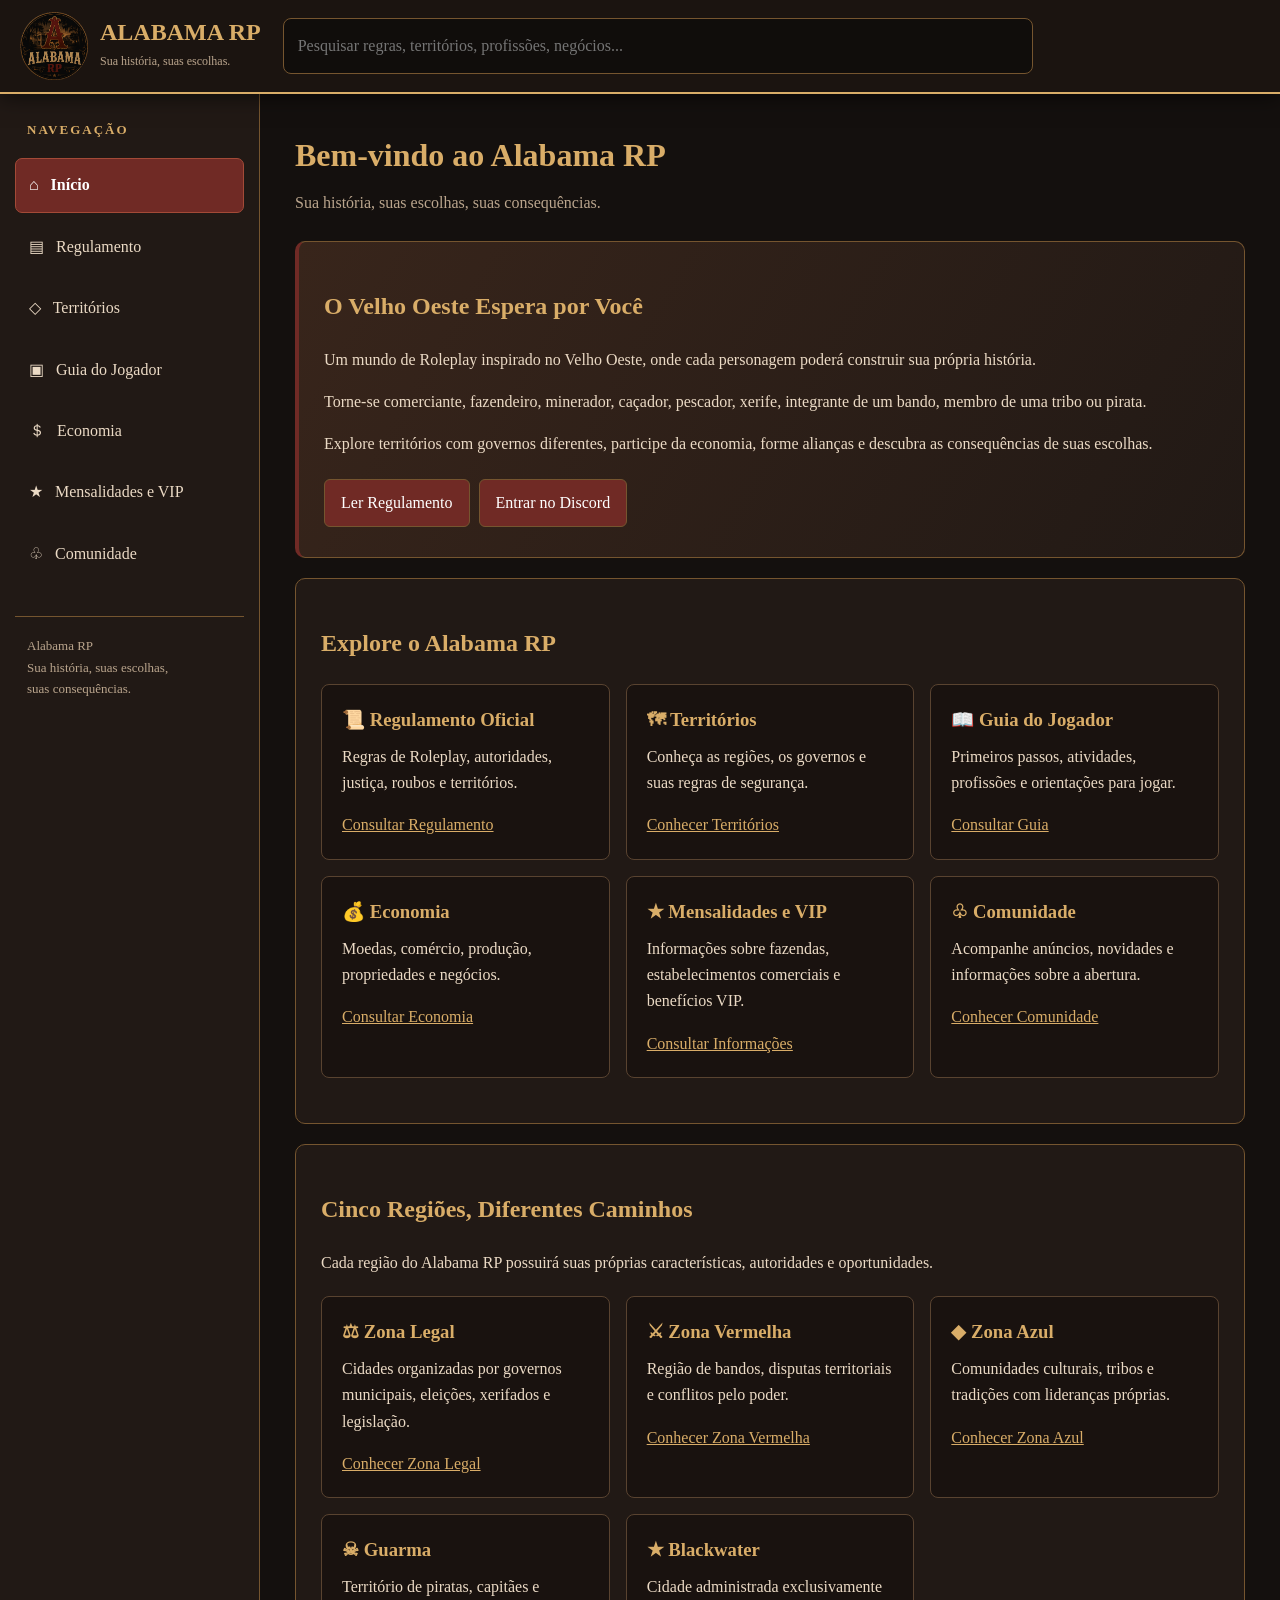
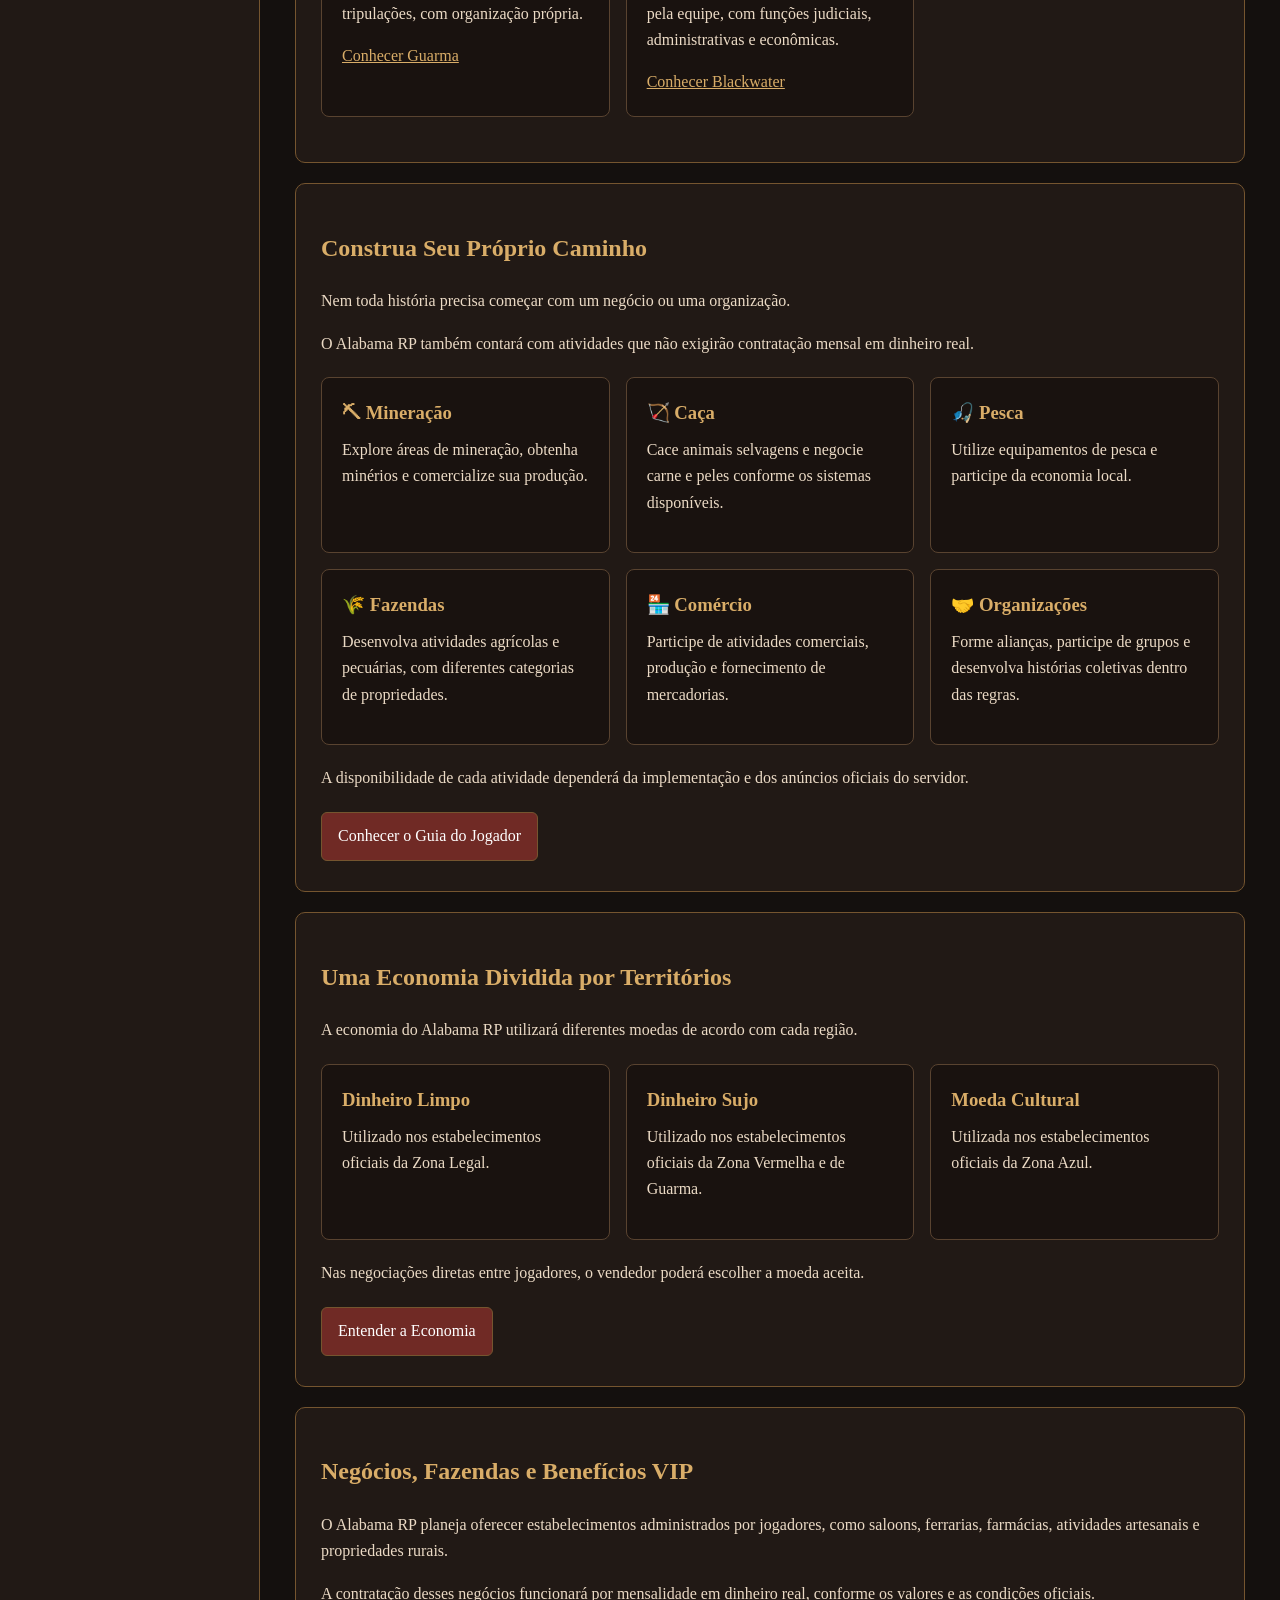
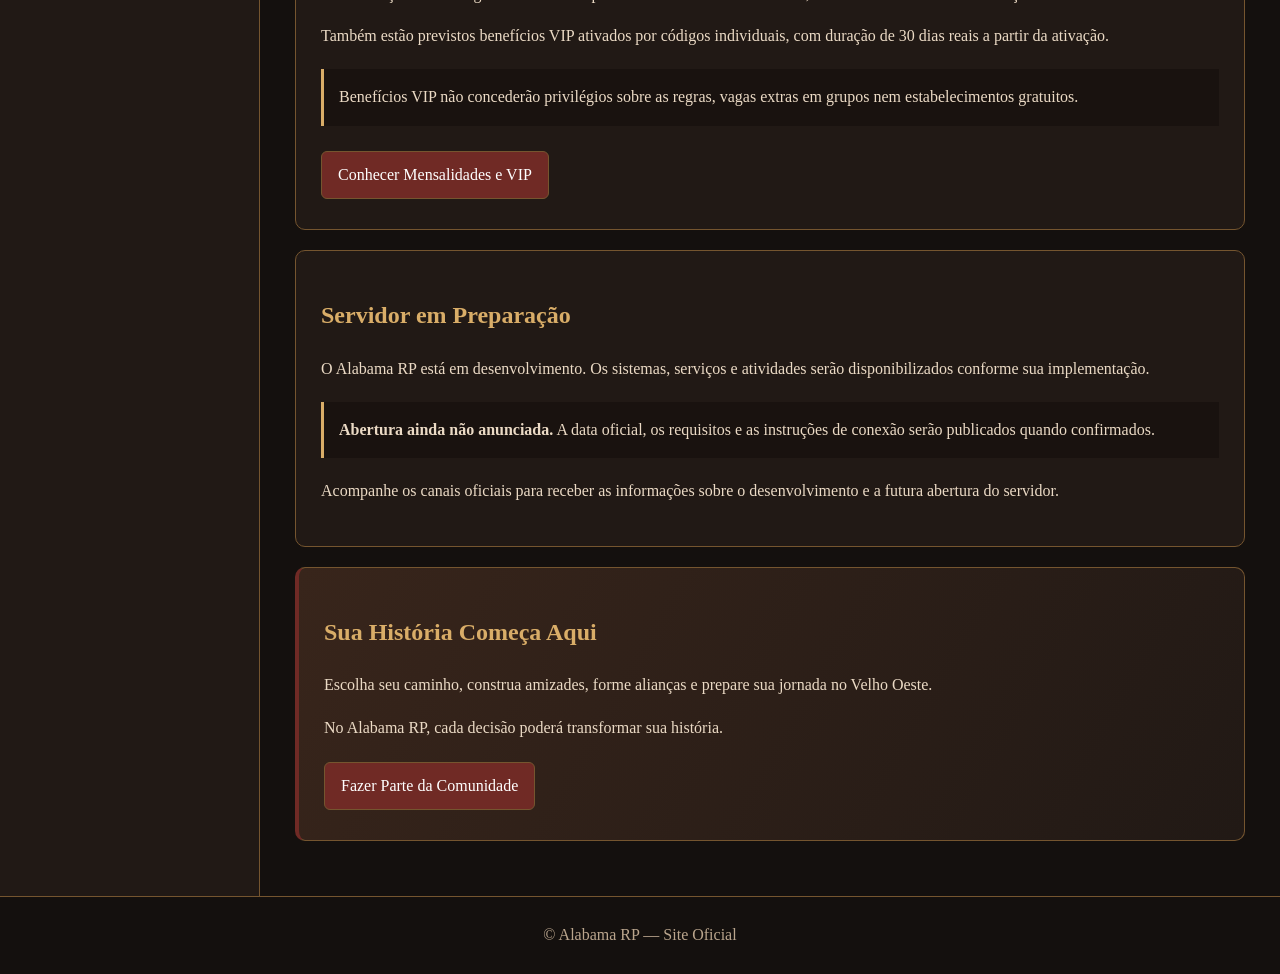
==== commit 89473000: "Update index.html" ====
--- a/index.html
+++ b/index.html
@@ -4,11 +4,12 @@
 <head>
   <meta charset="UTF-8">
   <meta name="viewport" content="width=device-width, initial-scale=1">
-  <meta name="description" content="Alabama RP - Servidor de Roleplay no Velho Oeste.">
+  <meta name="description" content="Alabama RP — Servidor de Roleplay no Velho Oeste. Explore territórios, profissões, governos, economia e histórias criadas pelos jogadores.">
   <title>Alabama RP | Início</title>
   <link rel="stylesheet" href="estilo.css">
   <script src="script.js" defer></script>
 </head>
+
 <body>
 
 <header class="topo">
@@ -22,19 +23,28 @@
     </div>
 
     <div class="pesquisa">
-      <input id="pesquisaGlobal" type="search"
+      <input
+        id="pesquisaGlobal"
+        type="search"
         placeholder="Pesquisar regras, territórios, profissões, negócios..."
-        aria-label="Pesquisar no site" autocomplete="off">
+        aria-label="Pesquisar no site"
+        autocomplete="off"
+      >
       <div id="resultadosBusca" class="resultados" hidden></div>
     </div>
 
-    <button id="botaoMenu" class="botao-menu"
-      type="button" aria-expanded="false"
-      aria-controls="menuLateral">☰ Menu</button>
+    <button
+      id="botaoMenu"
+      class="botao-menu"
+      type="button"
+      aria-expanded="false"
+      aria-controls="menuLateral"
+    >☰ Menu</button>
   </div>
 </header>
 
 <div class="estrutura">
+
   <aside class="lateral" id="menuLateral">
     <h2>Navegação</h2>
 
@@ -57,61 +67,452 @@
 
   <main class="conteudo">
     <section class="pagina" id="inicio">
-      <h2 class="titulo-pagina">Bem-vindo ao Alabama RP</h2>
-      <p class="subtitulo">Sua história, suas escolhas, suas consequências.</p>
+
+      <h2 class="titulo-pagina">
+        Bem-vindo ao Alabama RP
+      </h2>
+
+      <p class="subtitulo">
+        Sua história, suas escolhas,
+        suas consequências.
+      </p>
+
+      <!-- APRESENTAÇÃO PRINCIPAL -->
 
       <div class="painel destaque">
-        <h2>O Velho Oeste espera por você</h2>
-        <p>
-          Um universo de Roleplay inspirado no Velho Oeste,
-          com governos, xerifados, tribos, piratas,
-          comércio e histórias construídas pelos jogadores.
-        </p>
-        <p>
-          Conheça o regulamento, explore os territórios,
-          consulte o guia do jogador e descubra
-          como funciona a economia do Alabama RP.
+        <h2>O Velho Oeste Espera por Você</h2>
+
+        <p>
+          Um mundo de Roleplay inspirado
+          no Velho Oeste, onde cada personagem
+          poderá construir sua própria história.
+        </p>
+
+        <p>
+          Torne-se comerciante, fazendeiro,
+          minerador, caçador, pescador,
+          xerife, integrante de um bando,
+          membro de uma tribo ou pirata.
+        </p>
+
+        <p>
+          Explore territórios com governos
+          diferentes, participe da economia,
+          forme alianças e descubra
+          as consequências de suas escolhas.
         </p>
 
         <a class="botao" href="regulamento.html">
           Ler Regulamento
         </a>
-        <a class="botao" href="https://discord.gg/YhVTENFm2B"
-           target="_blank" rel="noopener noreferrer">
+
+        <a
+          class="botao"
+          href="https://discord.gg/YhVTENFm2B"
+          target="_blank"
+          rel="noopener noreferrer"
+        >
           Entrar no Discord
         </a>
       </div>
 
-      <div class="grade">
-        <div class="cartao">
-          <h3>Regulamento Oficial</h3>
-          <p>Regras de Roleplay, autoridades, justiça e territórios.</p>
-          <a href="regulamento.html">Consultar regulamento</a>
+      <!-- ACESSO RÁPIDO -->
+
+      <div class="painel" id="explorar">
+        <h2>Explore o Alabama RP</h2>
+
+        <div class="grade">
+
+          <div class="cartao">
+            <h3>📜 Regulamento Oficial</h3>
+            <p>
+              Regras de Roleplay,
+              autoridades, justiça,
+              roubos e territórios.
+            </p>
+            <a href="regulamento.html">
+              Consultar Regulamento
+            </a>
+          </div>
+
+          <div class="cartao">
+            <h3>🗺 Territórios</h3>
+            <p>
+              Conheça as regiões,
+              os governos e suas
+              regras de segurança.
+            </p>
+            <a href="territorios.html">
+              Conhecer Territórios
+            </a>
+          </div>
+
+          <div class="cartao">
+            <h3>📖 Guia do Jogador</h3>
+            <p>
+              Primeiros passos,
+              atividades, profissões
+              e orientações para jogar.
+            </p>
+            <a href="guia.html">
+              Consultar Guia
+            </a>
+          </div>
+
+          <div class="cartao">
+            <h3>💰 Economia</h3>
+            <p>
+              Moedas, comércio,
+              produção, propriedades
+              e negócios.
+            </p>
+            <a href="economia.html">
+              Consultar Economia
+            </a>
+          </div>
+
+          <div class="cartao">
+            <h3>★ Mensalidades e VIP</h3>
+            <p>
+              Informações sobre fazendas,
+              estabelecimentos comerciais
+              e benefícios VIP.
+            </p>
+            <a href="mensalidades.html">
+              Consultar Informações
+            </a>
+          </div>
+
+          <div class="cartao">
+            <h3>♧ Comunidade</h3>
+            <p>
+              Acompanhe anúncios,
+              novidades e informações
+              sobre a abertura.
+            </p>
+            <a href="comunidade.html">
+              Conhecer Comunidade
+            </a>
+          </div>
+
         </div>
-
-        <div class="cartao">
-          <h3>Guia do Jogador</h3>
-          <p>Informações sobre atividades e profissões.</p>
-          <a href="guia.html">Consultar guia</a>
+      </div>
+
+      <!-- TERRITÓRIOS -->
+
+      <div class="painel" id="territorios">
+        <h2>Cinco Regiões, Diferentes Caminhos</h2>
+
+        <p>
+          Cada região do Alabama RP
+          possuirá suas próprias características,
+          autoridades e oportunidades.
+        </p>
+
+        <div class="grade">
+
+          <div class="cartao">
+            <h3>⚖ Zona Legal</h3>
+            <p>
+              Cidades organizadas por
+              governos municipais,
+              eleições, xerifados
+              e legislação.
+            </p>
+            <a href="territorios.html#zona-legal">
+              Conhecer Zona Legal
+            </a>
+          </div>
+
+          <div class="cartao">
+            <h3>⚔ Zona Vermelha</h3>
+            <p>
+              Região de bandos,
+              disputas territoriais
+              e conflitos pelo poder.
+            </p>
+            <a href="territorios.html#zona-vermelha">
+              Conhecer Zona Vermelha
+            </a>
+          </div>
+
+          <div class="cartao">
+            <h3>◆ Zona Azul</h3>
+            <p>
+              Comunidades culturais,
+              tribos e tradições
+              com lideranças próprias.
+            </p>
+            <a href="territorios.html#zona-azul">
+              Conhecer Zona Azul
+            </a>
+          </div>
+
+          <div class="cartao">
+            <h3>☠ Guarma</h3>
+            <p>
+              Território de piratas,
+              capitães e tripulações,
+              com organização própria.
+            </p>
+            <a href="territorios.html#guarma">
+              Conhecer Guarma
+            </a>
+          </div>
+
+          <div class="cartao">
+            <h3>★ Blackwater</h3>
+            <p>
+              Cidade administrada
+              exclusivamente pela equipe,
+              com funções judiciais,
+              administrativas e econômicas.
+            </p>
+            <a href="territorios.html#blackwater">
+              Conhecer Blackwater
+            </a>
+          </div>
+
         </div>
-
-        <div class="cartao">
-          <h3>Economia</h3>
-          <p>Moedas, comércio e propriedades.</p>
-          <a href="economia.html">Consultar economia</a>
+      </div>
+
+      <!-- ATIVIDADES -->
+
+      <div class="painel" id="atividades">
+        <h2>Construa Seu Próprio Caminho</h2>
+
+        <p>
+          Nem toda história precisa
+          começar com um negócio
+          ou uma organização.
+        </p>
+
+        <p>
+          O Alabama RP também contará
+          com atividades que não exigirão
+          contratação mensal em dinheiro real.
+        </p>
+
+        <div class="grade">
+
+          <div class="cartao">
+            <h3>⛏ Mineração</h3>
+            <p>
+              Explore áreas de mineração,
+              obtenha minérios
+              e comercialize sua produção.
+            </p>
+          </div>
+
+          <div class="cartao">
+            <h3>🏹 Caça</h3>
+            <p>
+              Cace animais selvagens
+              e negocie carne e peles
+              conforme os sistemas disponíveis.
+            </p>
+          </div>
+
+          <div class="cartao">
+            <h3>🎣 Pesca</h3>
+            <p>
+              Utilize equipamentos
+              de pesca e participe
+              da economia local.
+            </p>
+          </div>
+
+          <div class="cartao">
+            <h3>🌾 Fazendas</h3>
+            <p>
+              Desenvolva atividades
+              agrícolas e pecuárias,
+              com diferentes categorias
+              de propriedades.
+            </p>
+          </div>
+
+          <div class="cartao">
+            <h3>🏪 Comércio</h3>
+            <p>
+              Participe de atividades
+              comerciais, produção
+              e fornecimento de mercadorias.
+            </p>
+          </div>
+
+          <div class="cartao">
+            <h3>🤝 Organizações</h3>
+            <p>
+              Forme alianças,
+              participe de grupos
+              e desenvolva histórias
+              coletivas dentro das regras.
+            </p>
+          </div>
+
         </div>
 
-        <div class="cartao">
-          <h3>Mensalidades e VIP</h3>
-          <p>Fazendas, saloons, armerias e outros negócios.</p>
-          <a href="mensalidades.html">Consultar mensalidades</a>
+        <p>
+          A disponibilidade de cada atividade
+          dependerá da implementação
+          e dos anúncios oficiais do servidor.
+        </p>
+
+        <a class="botao" href="guia.html">
+          Conhecer o Guia do Jogador
+        </a>
+      </div>
+
+      <!-- ECONOMIA -->
+
+      <div class="painel" id="economia">
+        <h2>Uma Economia Dividida por Territórios</h2>
+
+        <p>
+          A economia do Alabama RP
+          utilizará diferentes moedas
+          de acordo com cada região.
+        </p>
+
+        <div class="grade">
+
+          <div class="cartao">
+            <h3>Dinheiro Limpo</h3>
+            <p>
+              Utilizado nos estabelecimentos
+              oficiais da Zona Legal.
+            </p>
+          </div>
+
+          <div class="cartao">
+            <h3>Dinheiro Sujo</h3>
+            <p>
+              Utilizado nos estabelecimentos
+              oficiais da Zona Vermelha
+              e de Guarma.
+            </p>
+          </div>
+
+          <div class="cartao">
+            <h3>Moeda Cultural</h3>
+            <p>
+              Utilizada nos estabelecimentos
+              oficiais da Zona Azul.
+            </p>
+          </div>
+
         </div>
-      </div>
-
-      <div class="aviso">
-        Algumas atividades e serviços serão disponibilizados
-        conforme o desenvolvimento e a abertura do servidor.
-      </div>
+
+        <p>
+          Nas negociações diretas entre jogadores,
+          o vendedor poderá escolher
+          a moeda aceita.
+        </p>
+
+        <a class="botao" href="economia.html">
+          Entender a Economia
+        </a>
+      </div>
+
+      <!-- NEGÓCIOS E VIP -->
+
+      <div class="painel" id="negocios">
+        <h2>Negócios, Fazendas e Benefícios VIP</h2>
+
+        <p>
+          O Alabama RP planeja oferecer
+          estabelecimentos administrados
+          por jogadores, como saloons,
+          ferrarias, farmácias,
+          atividades artesanais
+          e propriedades rurais.
+        </p>
+
+        <p>
+          A contratação desses negócios
+          funcionará por mensalidade
+          em dinheiro real,
+          conforme os valores
+          e as condições oficiais.
+        </p>
+
+        <p>
+          Também estão previstos
+          benefícios VIP ativados
+          por códigos individuais,
+          com duração de 30 dias reais
+          a partir da ativação.
+        </p>
+
+        <div class="aviso">
+          Benefícios VIP não concederão
+          privilégios sobre as regras,
+          vagas extras em grupos
+          nem estabelecimentos gratuitos.
+        </div>
+
+        <a class="botao" href="mensalidades.html">
+          Conhecer Mensalidades e VIP
+        </a>
+      </div>
+
+      <!-- PREPARAÇÃO -->
+
+      <div class="painel" id="abertura">
+        <h2>Servidor em Preparação</h2>
+
+        <p>
+          O Alabama RP está em desenvolvimento.
+          Os sistemas, serviços e atividades
+          serão disponibilizados
+          conforme sua implementação.
+        </p>
+
+        <div class="aviso">
+          <strong>Abertura ainda não anunciada.</strong>
+          A data oficial, os requisitos
+          e as instruções de conexão
+          serão publicados quando confirmados.
+        </div>
+
+        <p>
+          Acompanhe os canais oficiais
+          para receber as informações
+          sobre o desenvolvimento
+          e a futura abertura do servidor.
+        </p>
+      </div>
+
+      <!-- COMUNIDADE -->
+
+      <div class="painel destaque" id="comunidade">
+        <h2>Sua História Começa Aqui</h2>
+
+        <p>
+          Escolha seu caminho,
+          construa amizades,
+          forme alianças
+          e prepare sua jornada
+          no Velho Oeste.
+        </p>
+
+        <p>
+          No Alabama RP,
+          cada decisão poderá
+          transformar sua história.
+        </p>
+
+        <a
+          class="botao"
+          href="https://discord.gg/YhVTENFm2B"
+          target="_blank"
+          rel="noopener noreferrer"
+        >
+          Fazer Parte da Comunidade
+        </a>
+      </div>
+
     </section>
   </main>
 </div>
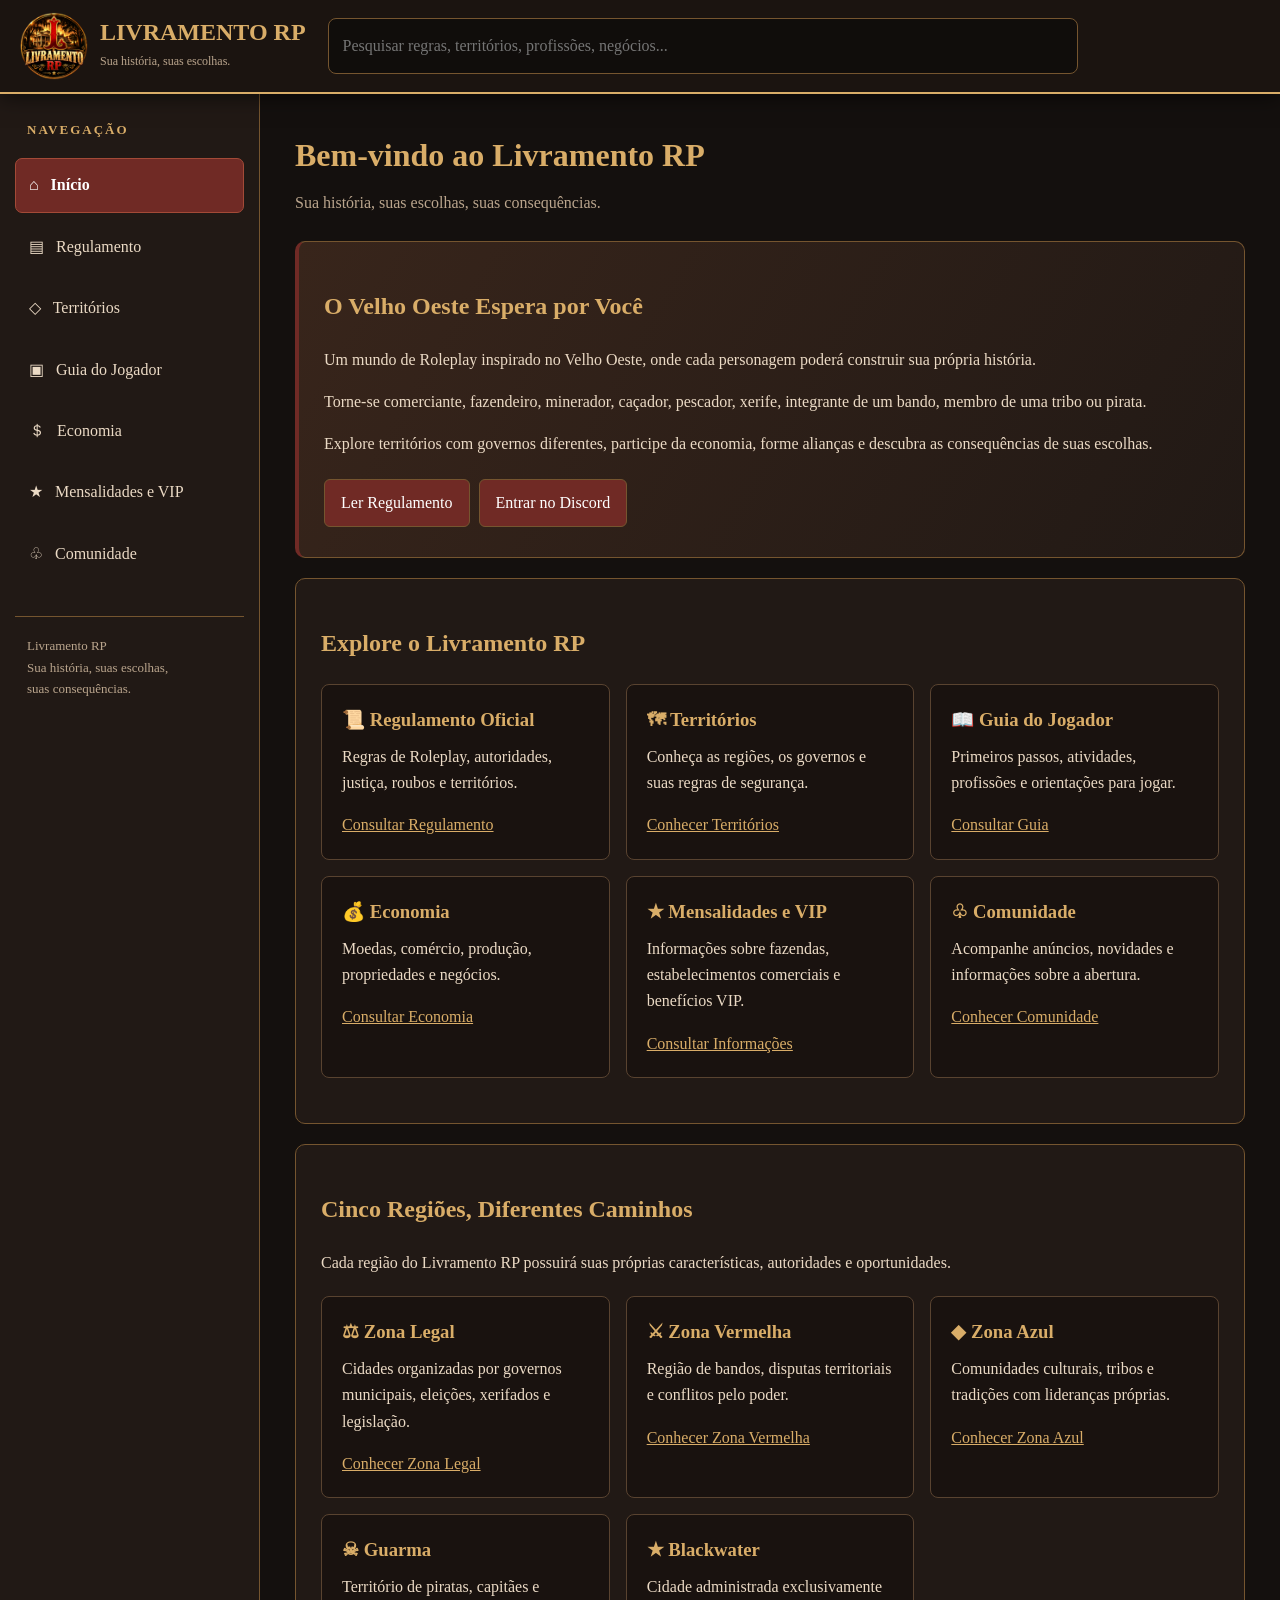
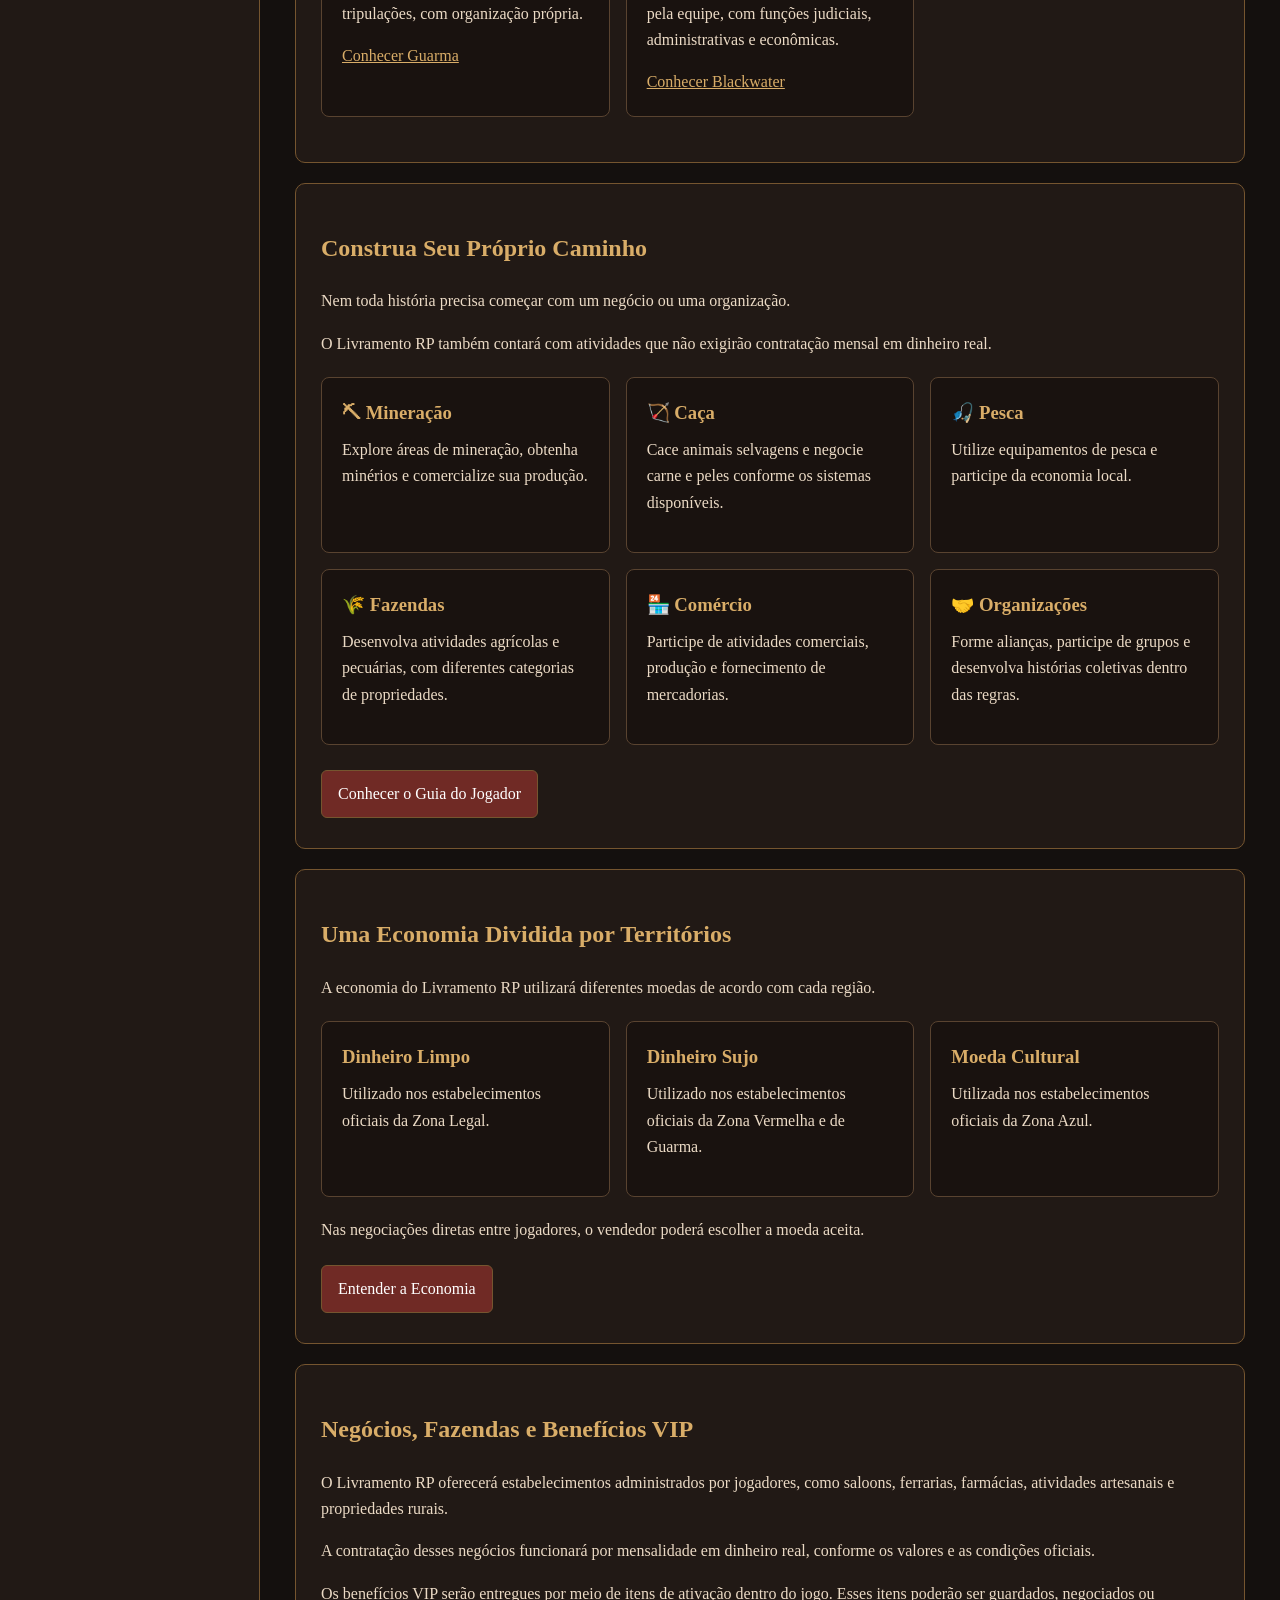
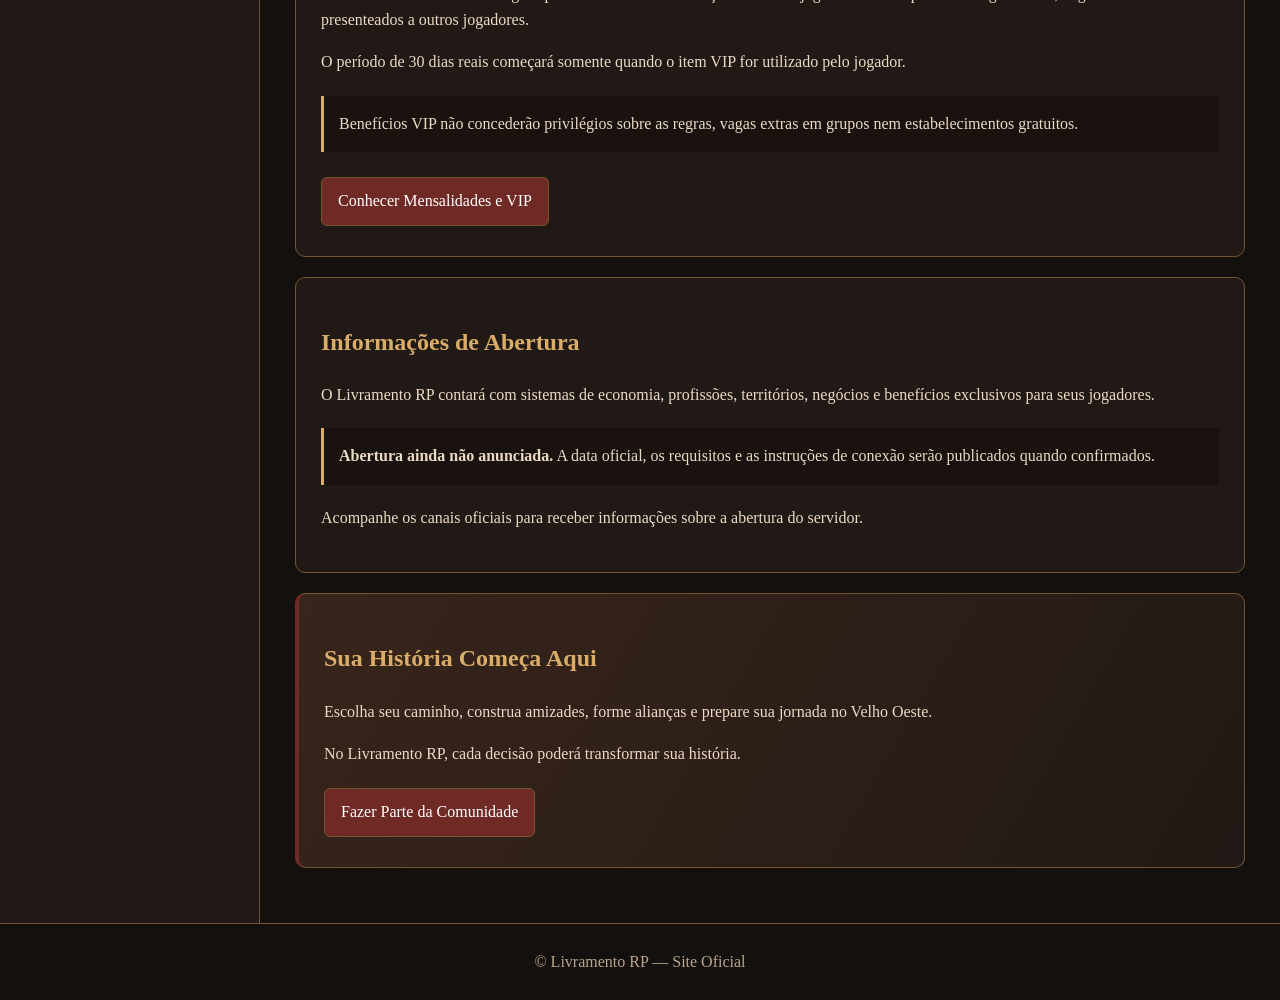
==== commit 53d6ea82: "Update index.html" ====
--- a/index.html
+++ b/index.html
@@ -4,8 +4,8 @@
 <head>
   <meta charset="UTF-8">
   <meta name="viewport" content="width=device-width, initial-scale=1">
-  <meta name="description" content="Alabama RP — Servidor de Roleplay no Velho Oeste. Explore territórios, profissões, governos, economia e histórias criadas pelos jogadores.">
-  <title>Alabama RP | Início</title>
+  <meta name="description" content="Livramento RP — Servidor de Roleplay no Velho Oeste. Explore territórios, profissões, governos, economia e histórias criadas pelos jogadores.">
+  <title>Livramento RP | Início</title>
   <link rel="stylesheet" href="estilo.css">
   <script src="script.js" defer></script>
 </head>
@@ -15,9 +15,9 @@
 <header class="topo">
   <div class="topo-interno">
     <div class="marca">
-      <img src="LOGO.png" alt="Logo oficial Alabama RP">
+      <img src="LOGO.png" alt="Logo oficial Livramento RP">
       <div>
-        <h1>ALABAMA RP</h1>
+        <h1>LIVRAMENTO RP</h1>
         <small>Sua história, suas escolhas.</small>
       </div>
     </div>
@@ -59,7 +59,7 @@
     </nav>
 
     <div class="lateral-rodape">
-      Alabama RP<br>
+      Livramento RP<br>
       Sua história, suas escolhas,<br>
       suas consequências.
     </div>
@@ -69,7 +69,7 @@
     <section class="pagina" id="inicio">
 
       <h2 class="titulo-pagina">
-        Bem-vindo ao Alabama RP
+        Bem-vindo ao Livramento RP
       </h2>
 
       <p class="subtitulo">
@@ -119,7 +119,7 @@
       <!-- ACESSO RÁPIDO -->
 
       <div class="painel" id="explorar">
-        <h2>Explore o Alabama RP</h2>
+        <h2>Explore o Livramento RP</h2>
 
         <div class="grade">
 
@@ -204,7 +204,7 @@
         <h2>Cinco Regiões, Diferentes Caminhos</h2>
 
         <p>
-          Cada região do Alabama RP
+          Cada região do Livramento RP
           possuirá suas próprias características,
           autoridades e oportunidades.
         </p>
@@ -288,7 +288,7 @@
         </p>
 
         <p>
-          O Alabama RP também contará
+          O Livramento RP também contará
           com atividades que não exigirão
           contratação mensal em dinheiro real.
         </p>
@@ -353,12 +353,6 @@
 
         </div>
 
-        <p>
-          A disponibilidade de cada atividade
-          dependerá da implementação
-          e dos anúncios oficiais do servidor.
-        </p>
-
         <a class="botao" href="guia.html">
           Conhecer o Guia do Jogador
         </a>
@@ -370,7 +364,7 @@
         <h2>Uma Economia Dividida por Territórios</h2>
 
         <p>
-          A economia do Alabama RP
+          A economia do Livramento RP
           utilizará diferentes moedas
           de acordo com cada região.
         </p>
@@ -421,7 +415,7 @@
         <h2>Negócios, Fazendas e Benefícios VIP</h2>
 
         <p>
-          O Alabama RP planeja oferecer
+          O Livramento RP oferecerá
           estabelecimentos administrados
           por jogadores, como saloons,
           ferrarias, farmácias,
@@ -438,11 +432,17 @@
         </p>
 
         <p>
-          Também estão previstos
-          benefícios VIP ativados
-          por códigos individuais,
-          com duração de 30 dias reais
-          a partir da ativação.
+          Os benefícios VIP serão entregues
+          por meio de itens de ativação
+          dentro do jogo. Esses itens poderão
+          ser guardados, negociados ou
+          presenteados a outros jogadores.
+        </p>
+
+        <p>
+          O período de 30 dias reais
+          começará somente quando o item
+          VIP for utilizado pelo jogador.
         </p>
 
         <div class="aviso">
@@ -457,16 +457,16 @@
         </a>
       </div>
 
-      <!-- PREPARAÇÃO -->
+      <!-- ABERTURA -->
 
       <div class="painel" id="abertura">
-        <h2>Servidor em Preparação</h2>
-
-        <p>
-          O Alabama RP está em desenvolvimento.
-          Os sistemas, serviços e atividades
-          serão disponibilizados
-          conforme sua implementação.
+        <h2>Informações de Abertura</h2>
+
+        <p>
+          O Livramento RP contará com
+          sistemas de economia, profissões,
+          territórios, negócios e benefícios
+          exclusivos para seus jogadores.
         </p>
 
         <div class="aviso">
@@ -478,9 +478,8 @@
 
         <p>
           Acompanhe os canais oficiais
-          para receber as informações
-          sobre o desenvolvimento
-          e a futura abertura do servidor.
+          para receber informações
+          sobre a abertura do servidor.
         </p>
       </div>
 
@@ -498,7 +497,7 @@
         </p>
 
         <p>
-          No Alabama RP,
+          No Livramento RP,
           cada decisão poderá
           transformar sua história.
         </p>
@@ -518,7 +517,7 @@
 </div>
 
 <footer class="rodape">
-  © Alabama RP — Site Oficial
+  © Livramento RP — Site Oficial
 </footer>
 
 </body>
